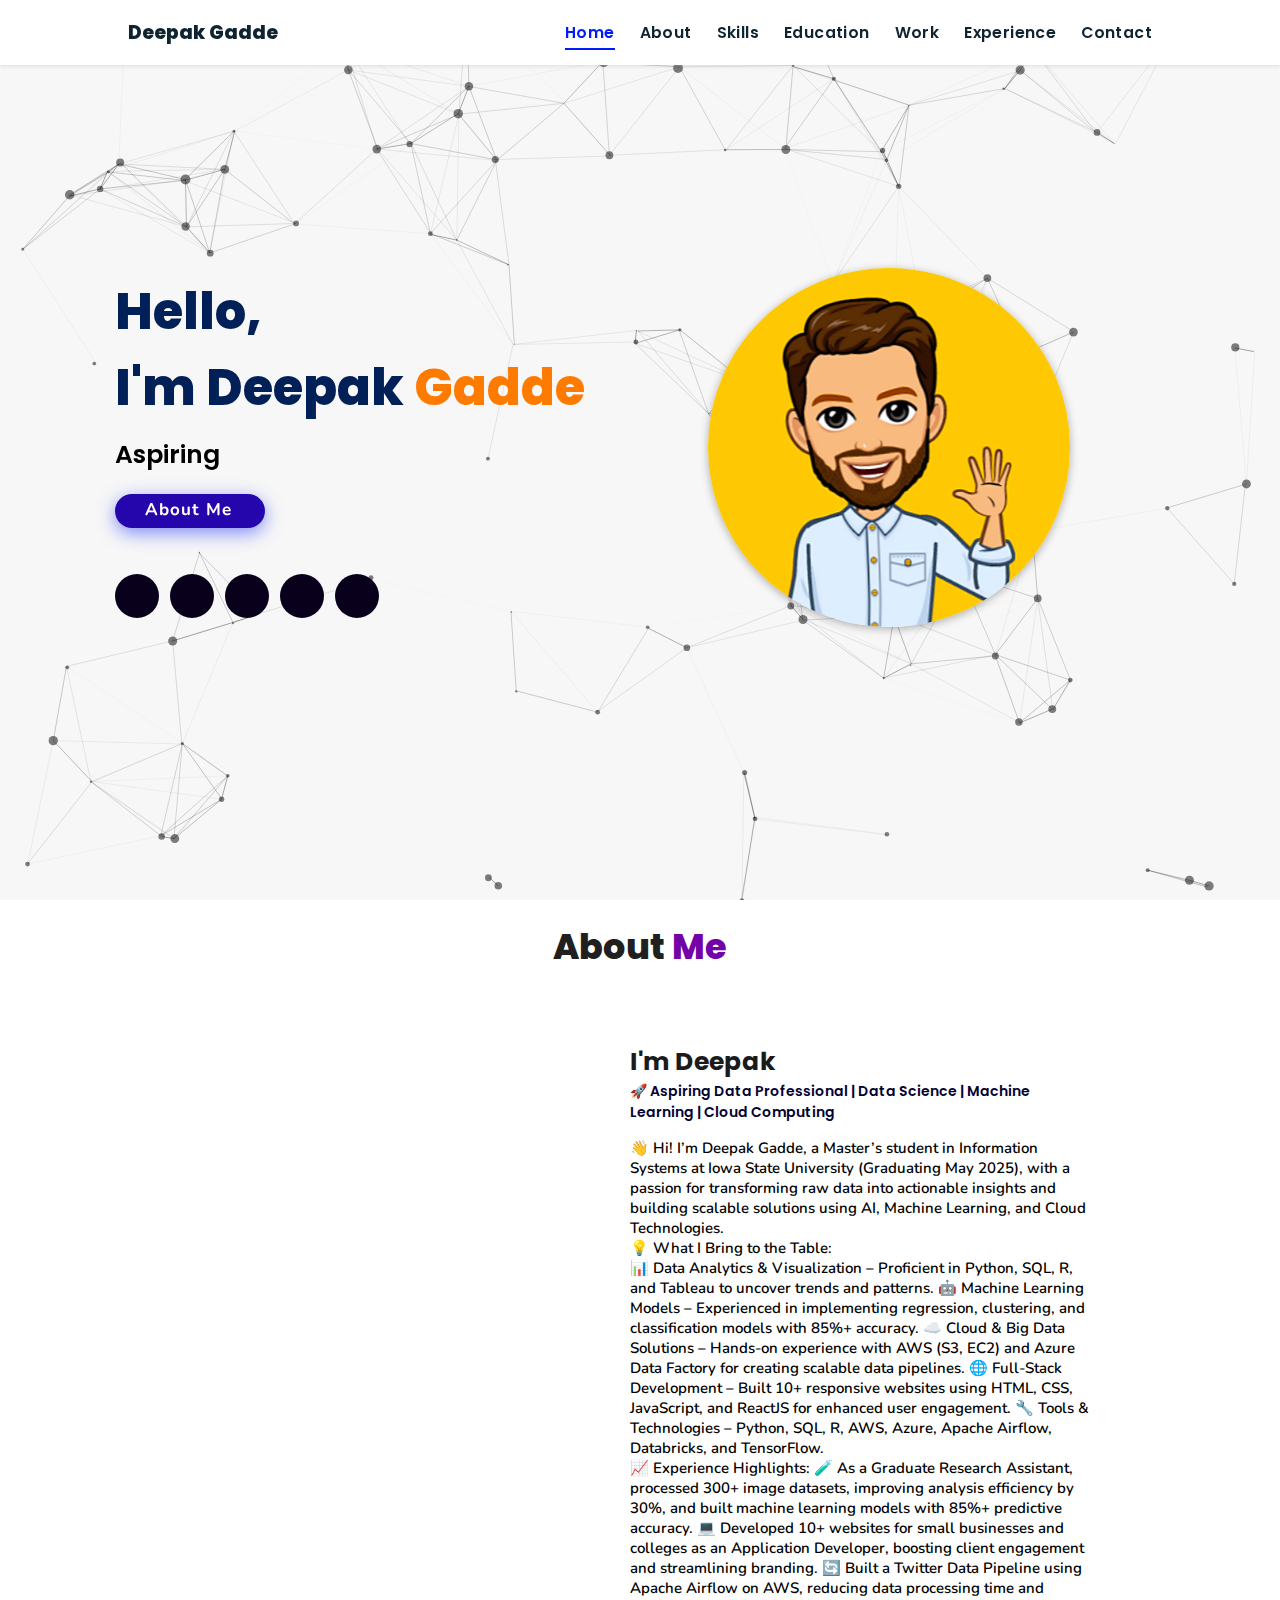
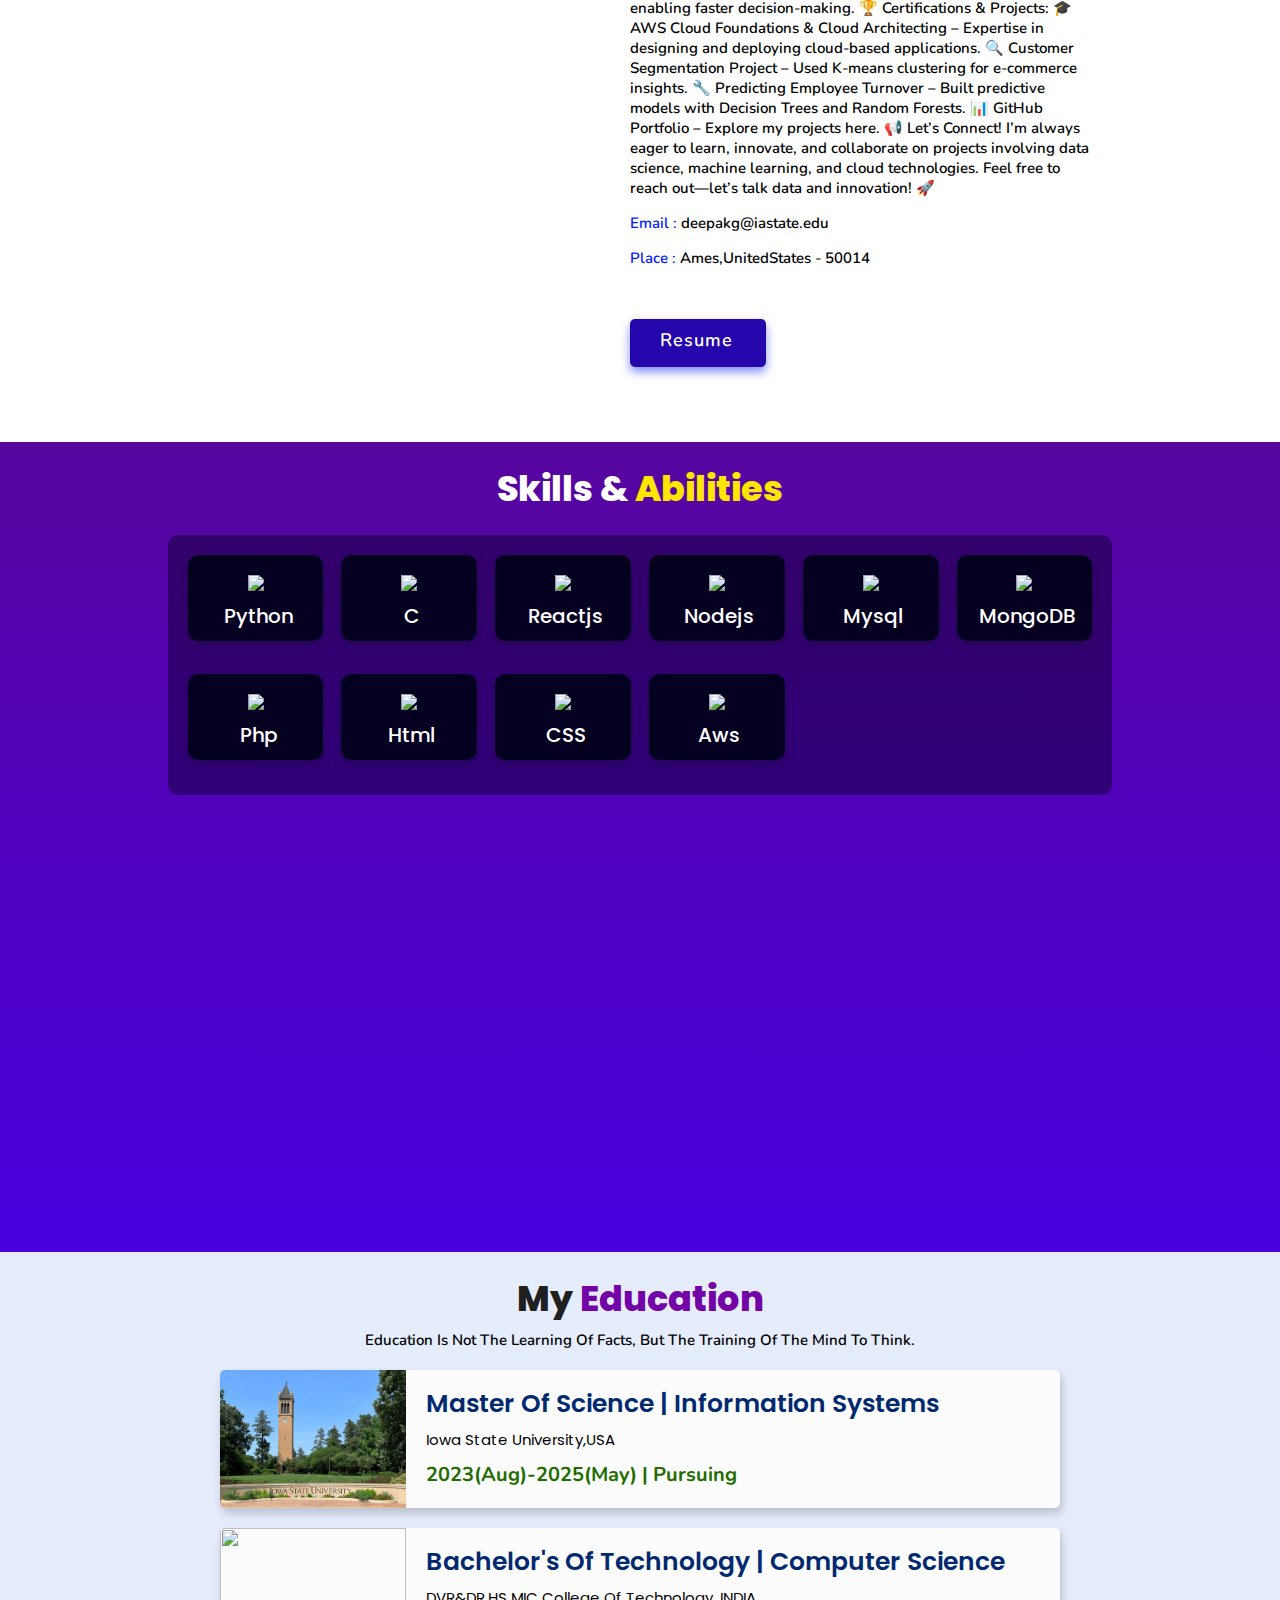
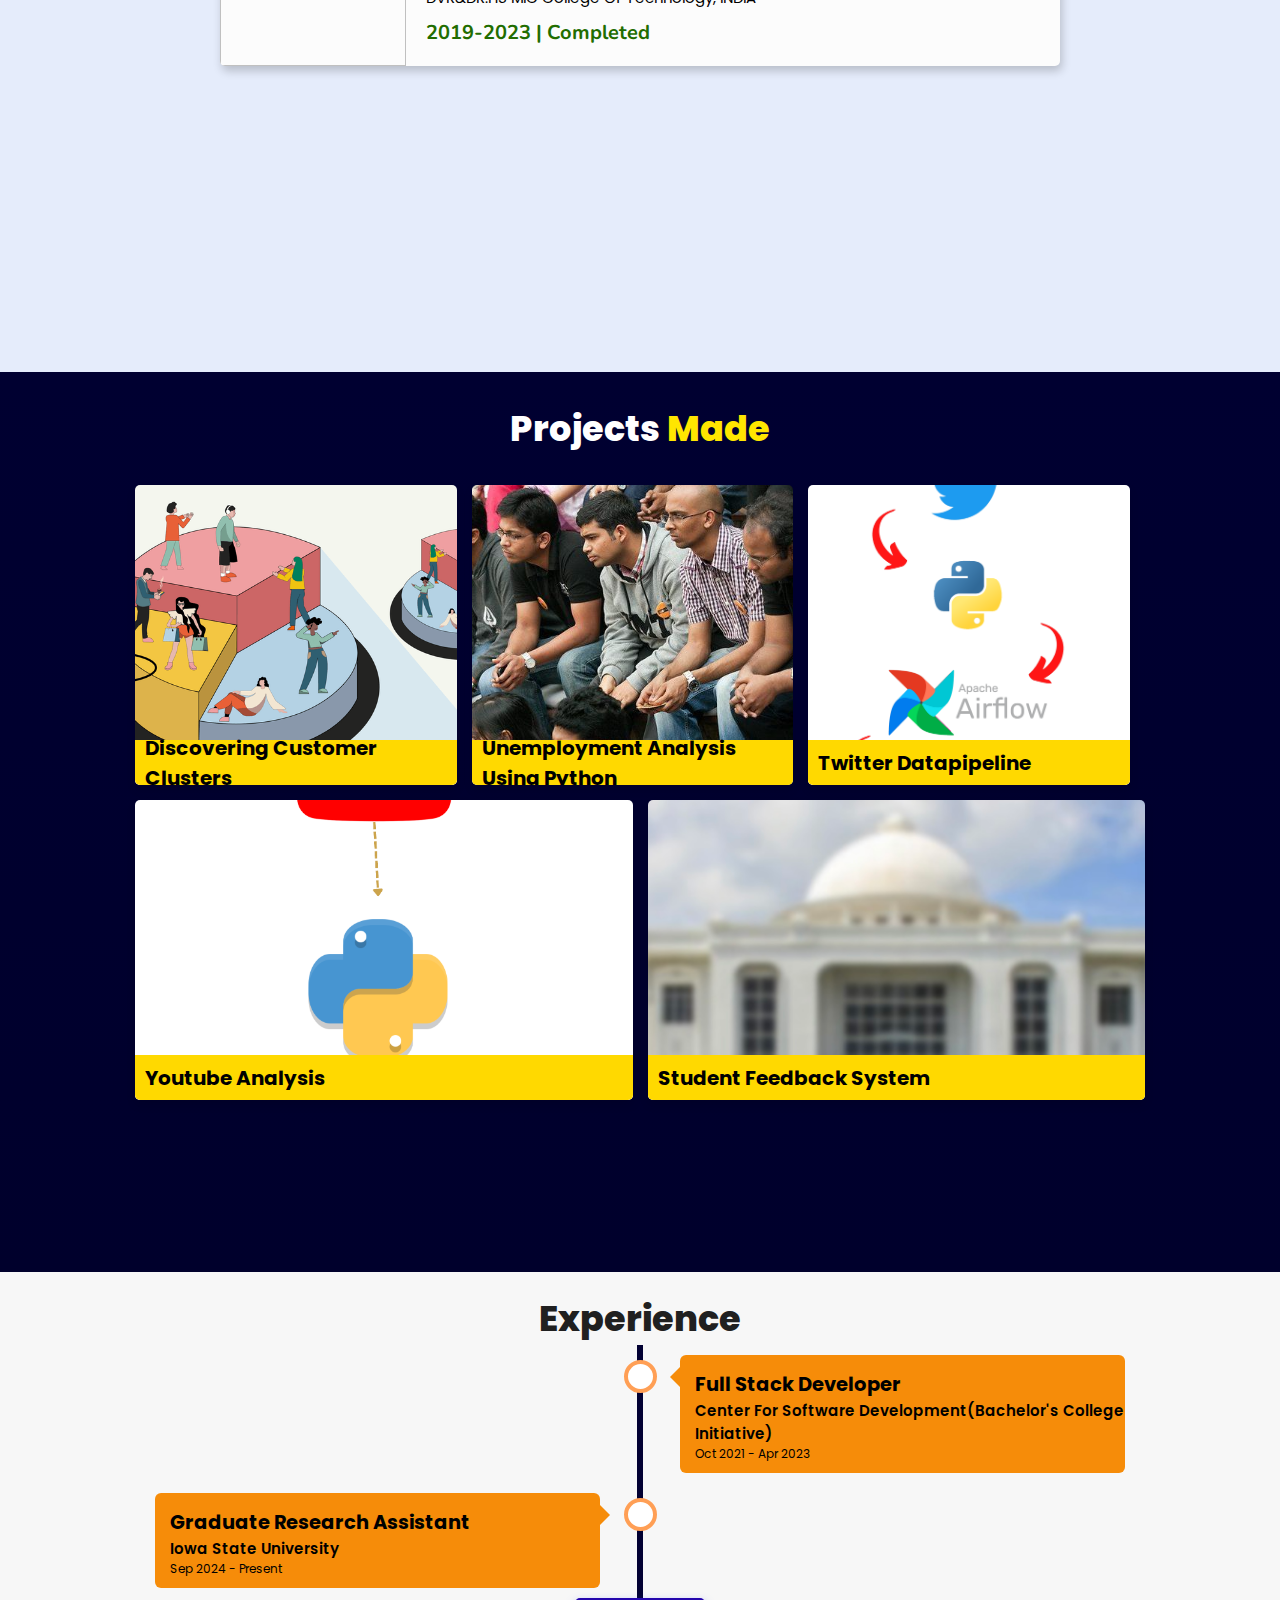
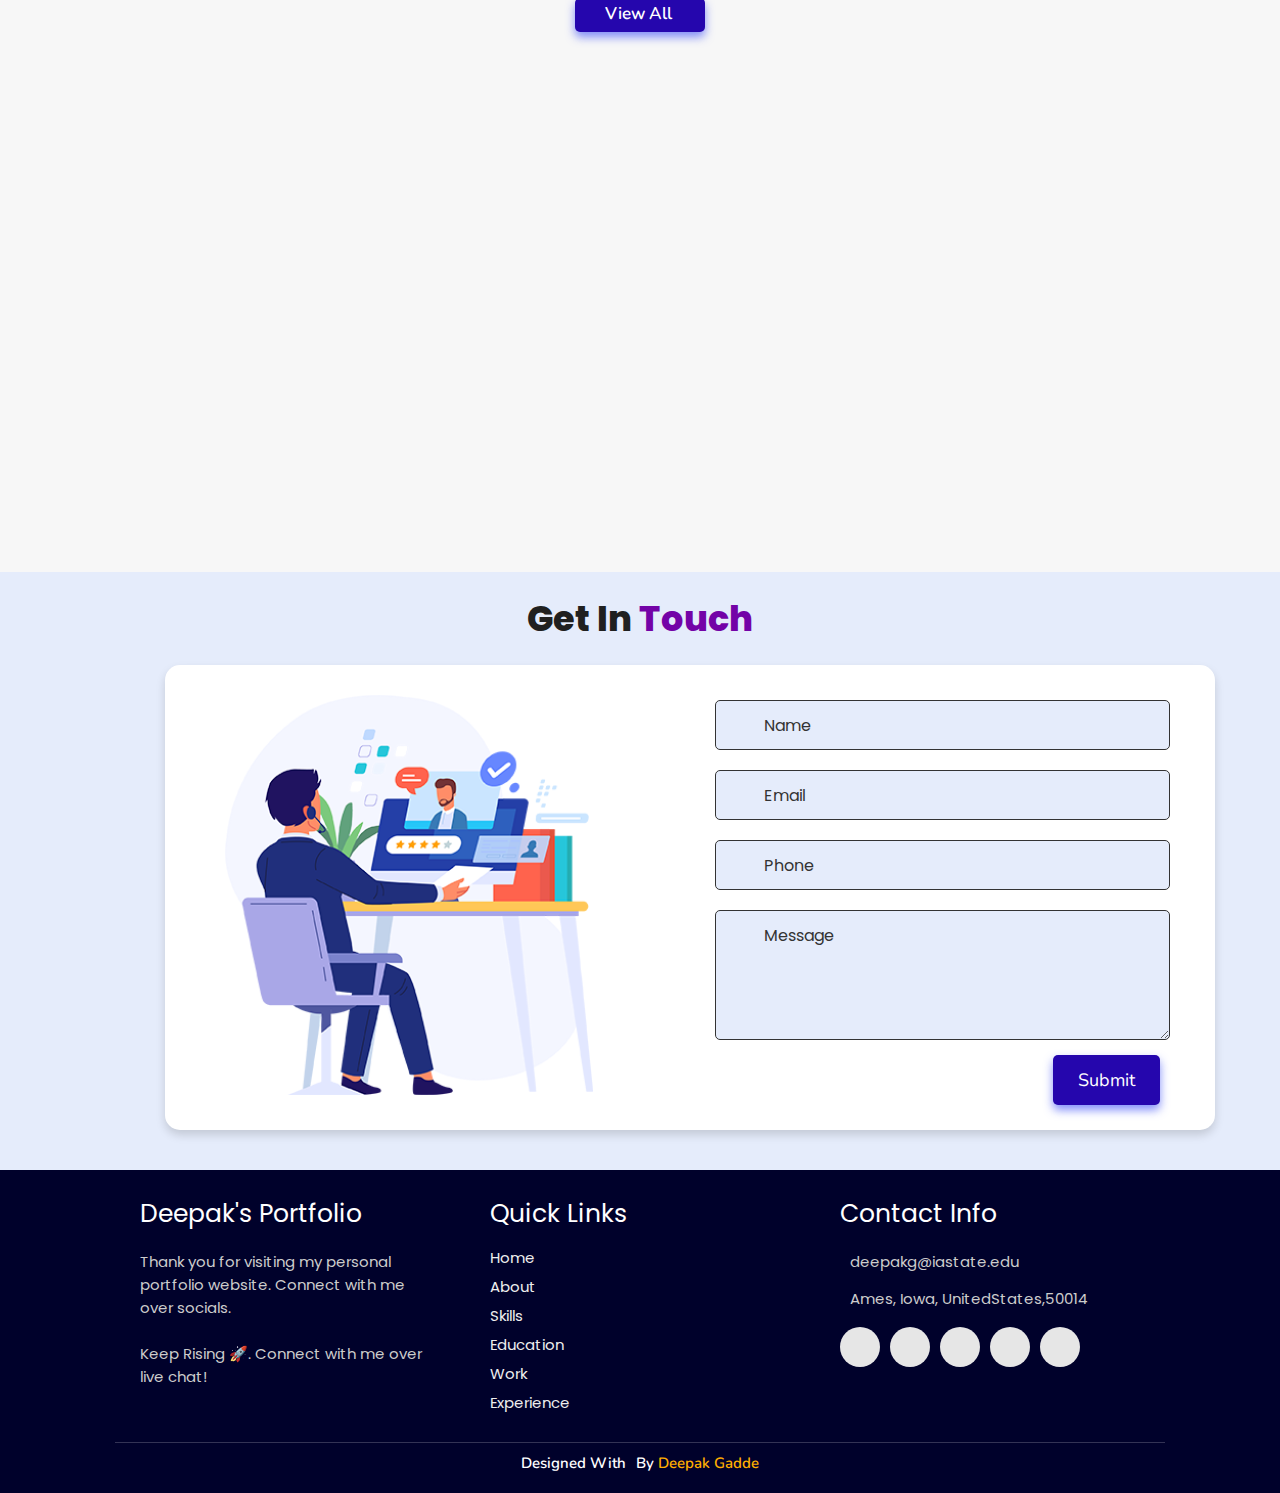
==== index.html @ ec5dc2f4 "Update index.html" ====
<!DOCTYPE html>
<html lang="en">
<head>
    <meta charset="UTF-8">
    <meta http-equiv="X-UA-Compatible" content="IE=edge">
    <meta name="viewport" content="width=device-width, initial-scale=1.0">
    <meta name="keywords" content=" portfolio, full stack dev, personal portfolio lifecodes, portfolio design, portfolio website, personal portfolio" />
    <meta name="description" content="Welcome to Deepak's Portfolio.  Machine learning and  Data Science Aspirant" />
    <!-- Custom CSS -->
    <link rel="stylesheet" href="./assets/css/style.css">
    <!-- Font Awesome -->
    <link rel="stylesheet" href="https://cdnjs.cloudflare.com/ajax/libs/font-awesome/5.15.3/css/all.min.css" integrity="sha512-iBBXm8fW90+nuLcSKlbmrPcLa0OT92xO1BIsZ+ywDWZCvqsWgccV3gFoRBv0z+8dLJgyAHIhR35VZc2oM/gI1w==" crossorigin="anonymous" referrerpolicy="no-referrer" />
    <!-- Favicon -->
    <link id='favicon' rel="shortcut icon" href="./assets/images/favicon.png" type="image/x-png">
    <title>Portfolio | Deepak Gadde</title>
</head>
<body oncontextmenu="return false">

<!-- pre loader -->
<!-- <div class="loader-container">
  <img draggable="false" src="./assets/images/preloader.gif" alt="">
</div> -->

<!-- navbar starts -->
<header>
        <a href="/" class="logo">Deepak Gadde</a>

        <div id="menu" class="fas fa-bars"></div>
        <nav class="navbar">
            <ul>
            <li><a class="active" href="#home">Home</a></li>
            <li><a href="#about">About</a></li>
            <li><a href="#skills">Skills</a></li>
            <li><a href="#education">Education</a></li>
            <li><a href="#work">Work</a></li>
            <li><a href="#experience">Experience</a></li>
            <li><a href="#contact">Contact</a></li>
            </ul>
        </nav>
</header>
<!-- navbar ends -->


<!-- hero section starts -->
<section class="home" id="home">
    <div id="particles-js"></div>

    <div class="content">
    <h2>Hello,<br/> I'm Deepak <span>Gadde</span></h2>
    <p>Aspiring <span class="typing-text"></span></p>
    <a href="#about" class="btn"><span>About Me</span>
      <i class="fas fa-arrow-circle-down"></i>
    </a>
    <div class="socials">
        <ul class="social-icons">
          <li><a class="linkedin" aria-label="LinkedIn" href="https://www.linkedin.com/in/deepak-gadde/" target="_blank"><i class="fab fa-linkedin"></i></a></li> 
          <li><a class="github" aria-label="GitHub" href="https://github.com/deepak2509" target="_blank"><i class="fab fa-github"></i></a></li>
          <li><a class="twitter" aria-label="Twitter" href="https://x.com/deepakgadde" target="_blank"><i class="fab fa-twitter"></i></a></li>
          <li><a class="instagram" aria-label="Instagram" href="https://www.instagram.com/deepakgadde25/?hl=en"><i class="fab fa-instagram" target="_blank"></i></a></li>
          <li><a class="dev" aria-label="Dev" href="#" target="_blank"><i class="fab fa-dev"></i></a></li>
        </ul>
      </div>
    </div>
<div class="image">
    <img draggable="false" class="tilt" src="./assets/images/hero.png" alt="">
</div>
</section>
<!-- hero section ends -->


<!-- about section starts -->
<section class="about" id="about">
    <h2 class="heading"><i class="fas fa-user-alt"></i> About <span>Me</span></h2>
    
    <div class="row">

    <div class="image">
        <img draggable="false" class="tilt" src="./assets/images/photo-output.HEIC" alt="">
    </div>
    <div class="content">
        <h3>I'm Deepak </h3>
        <span class="tag">🚀 Aspiring Data Professional | Data Science | Machine Learning | Cloud Computing</span>
        
        <p>👋 Hi! I’m Deepak Gadde, a Master’s student in Information Systems at Iowa State University (Graduating May 2025), with a passion for transforming raw data into actionable insights and building scalable solutions using AI, Machine Learning, and Cloud Technologies.
<br>
💡 What I Bring to the Table:
<br>
📊 Data Analytics & Visualization – Proficient in Python, SQL, R, and Tableau to uncover trends and patterns.
🤖 Machine Learning Models – Experienced in implementing regression, clustering, and classification models with 85%+ accuracy.
☁️ Cloud & Big Data Solutions – Hands-on experience with AWS (S3, EC2) and Azure Data Factory for creating scalable data pipelines.
🌐 Full-Stack Development – Built 10+ responsive websites using HTML, CSS, JavaScript, and ReactJS for enhanced user engagement.
🔧 Tools & Technologies – Python, SQL, R, AWS, Azure, Apache Airflow, Databricks, and TensorFlow.
<br>
📈 Experience Highlights:

🧪 As a Graduate Research Assistant, processed 300+ image datasets, improving analysis efficiency by 30%, and built machine learning models with 85%+ predictive accuracy.
💻 Developed 10+ websites for small businesses and colleges as an Application Developer, boosting client engagement and streamlining branding.
🔄 Built a Twitter Data Pipeline using Apache Airflow on AWS, reducing data processing time and enabling faster decision-making.

🏆 Certifications & Projects:

🎓 AWS Cloud Foundations & Cloud Architecting – Expertise in designing and deploying cloud-based applications.
🔍 Customer Segmentation Project – Used K-means clustering for e-commerce insights.
🔧 Predicting Employee Turnover – Built predictive models with Decision Trees and Random Forests.
📊 GitHub Portfolio – Explore my projects here.
📢 Let’s Connect!
I’m always eager to learn, innovate, and collaborate on projects involving data science, machine learning, and cloud technologies. Feel free to reach out—let’s talk data and innovation! 🚀</p>
        
        <div class="box-container">
            <!-- <div class="box">
              <p><span> age: </span> 20</p>
              <p><span> phone : </span> +91 XXX-XXX-XXXX</p>
            </div> -->
            <div class="box">
              <p><span> email : </span>deepakg@iastate.edu</p>
              <p><span> place : </span> Ames,UnitedStates - 50014</p>
            </div>
        </div>
        
        <div class="resumebtn">
            <a href="https://drive.google.com/file/d/1uhk9C5ehlZlVR6Irl1rBupCfFhFD1ezU/view?usp=share_link" target="_blank" class="btn"><span>Resume</span>
                <i class="fas fa-chevron-right"></i>
            </a>
        </div>

    </div>
    </div>
</section>
<!-- about section ends -->

<!-- skills section starts -->
<section class="skills" id="skills">

    <h2 class="heading"><i class="fas fa-laptop-code"></i> Skills & <span>Abilities</span></h2>

    <div class="container">
          <div class="row" id="skillsContainer">

            <div class="bar">
              <div class="info">
                <img src="https://img.icons8.com/color/60/python--v1.png"/>
                <span>Python</span>
              </div>
            </div> 
            <div class="bar">
              <div class="info">
                <img src="https://img.icons8.com/badges/60/circled-c.png"/>
                <span>c</span>
              </div>
            </div> 
            <div class="bar">
              <div class="info">
                <img src="https://img.icons8.com/color/60/react-native.png"/>
                <span>Reactjs</span>
              </div>
            </div> 
           
            <div class="bar">
              <div class="info">
                <img src="https://img.icons8.com/fluency/60/node-js.png"/>
                <span>Nodejs</span>
              </div>
            </div> 
            <div class="bar">
              <div class="info">
                <img src="https://img.icons8.com/color/60/mysql-logo.png"/>
                <span>Mysql</span>
              </div>
            </div> 
            <div class="bar">
              <div class="info">
                <img src="https://img.icons8.com/color/60/mongodb.png"/>
                <span>MongoDB</span>
              </div>
            </div> 
            <div class="bar">
              <div class="info">
                <img src="https://img.icons8.com/officel/60/php-logo.png"/>
                <span>Php</span>
              </div>
            </div> 
            <div class="bar">
              <div class="info">
                <img src="https://img.icons8.com/color/60/html-5--v1.png"/>
                <span>Html</span>
              </div>
            </div> 
            <div class="bar">
              <div class="info">
                <img src="https://img.icons8.com/fluency/60/css3.png"/>
                <span>CSS</span>
              </div>
            </div> 
            <div class="bar">
              <div class="info">
                <img src="https://img.icons8.com/color/60/amazon-web-services.png"/>
                <span>Aws</span>
              </div>
            </div> 
            
           

      </div>
</div>
</section>
<!-- skills section ends -->


<!-- education section starts -->
<section class="education" id="education">

  <h1 class="heading"><i class="fas fa-graduation-cap"></i> My <span>Education</span></h1>

    <p class="qoute">Education is not the learning of facts, but the training of the mind to think.</p>

    <div class="box-container">

    <div class="box">
        <div class="image">
        <img draggable="false" src="./assets/images/education/college.jpg" alt="">
        </div>
        <div class="content">
        <h3>Master of Science | Information Systems</h3>
        <p>Iowa state University,USA</p>
        <h4>2023(Aug)-2025(May) | Pursuing</h4>
        </div>
    </div>

    <div class="box">
      <div class="image">
      <img draggable="false" src="./assets/images/education/school.png.jxl" alt="">
      </div>
      <div class="content">
      <h3>Bachelor's of Technology | Computer Science</h3>
      <p>DVR&DR.HS MIC College Of Technology, INDIA</p>
      <h4>2019-2023 | Completed</h4>
      </div>
    </div>

</div>
</section>
<!-- education section ends -->


<!-- work project section starts -->
<section class="work" id="work">

  <h2 class="heading"><i class="fas fa-laptop-code"></i> Projects <span>Made</span></h2>

  <div class="box-container">
         <div class="box tilt">
      <img draggable="false" src="./assets/images/projects/segmentation.png" alt="" />
      <div class="content">
        <div class="tag">
        <h3>Discovering Customer Clusters</h3>
        </div>
        <div class="desc">
          <p>In this project, I analyzed and segmented a real-world e-commerce customer base using Python, the scikit-learn library, and Plotly.</p>
          <div class="btns">
            <a href="#" class="btn" target="_blank"><i class="fas fa-eye"></i> View</a>
            <a href="https://github.com/deepak2509/CustomerSegmentation-Unsupervised-ML-Model" class="btn" target="_blank">Code <i class="fas fa-code"></i></a>
          </div>
        </div>
      </div>
    </div> 
    <div class="box tilt">
      <img draggable="false" src="./assets/images/projects/mcms.php.jpeg" alt="" />
      <div class="content">
        <div class="tag">
        <h3>Unemployment Analysis using Python</h3>
        </div>
        <div class="desc">
          <p>Utilized Python to analyze India's unemployment rate during the Covid-19 pandemic.</p>
          <div class="btns">
            <a href="#" class="btn" target="_blank"><i class="fas fa-eye"></i> View</a>
            <a href="https://github.com/deepak2509/DataEngineering-project2-YouTube-analysis" class="btn" target="_blank">Code <i class="fas fa-code"></i></a>
          </div>
        </div>
      </div>
    </div> 
    <div class="box tilt">
      <img draggable="false" src="./assets/images/projects/twitter.PNG" alt="" />
      <div class="content">
        <div class="tag">
        <h3>Twitter Datapipeline</h3>
        </div>
        <div class="desc">
          <p>Orchestrated the design and development of a cutting-edge data pipeline using Apache Airflow on Amazon EC2 to extract user data from the Twitter API.</p>
          <div class="btns">
            <a href="#" class="btn" target="_blank"><i class="fas fa-eye"></i> View</a>
            <a href="https://github.com/deepak2509/DataEngineering-project-with-twitter-data" class="btn" target="_blank">Code <i class="fas fa-code"></i></a>
          </div>
        </div>
      </div>
    </div> 
    <br><br>
    <div class="box tilt">
      <img draggable="false" src="./assets/images/projects/youtube.png" alt="" />
      <div class="content">
        <div class="tag">
        <h3>Youtube Analysis</h3>
        </div>
        <div class="desc">
          <p>Modernized the development and deployment of a scalable infrastructure using AWS Glue, Spark, and Data Lake.</p>
          <div class="btns">
            <a href="#" class="btn" target="_blank"><i class="fas fa-eye"></i> View</a>
            <a href="https://github.com/deepak2509/DataEngineering-project2-YouTube-analysis" class="btn" target="_blank">Code <i class="fas fa-code"></i></a>
          </div>
        </div>
      </div>
    </div> 
    <div class="box tilt">
      <img draggable="false" src="./assets/images/projects/feedback.jpg" alt="" />
      <div class="content">
        <div class="tag">
        <h3>Student Feedback System</h3>
        </div>
        <div class="desc">
          <p>Developed a web application that improved faculty-student communication by 35% and increased feedback submissions by 40%, fostering a collaborative learning environment. .</p>
          <div class="btns">
            <a href="#" class="btn" target="_blank"><i class="fas fa-eye"></i> View</a>
            <a href="https://feedback.mictech.edu.in" class="btn" target="_blank">Code <i class="fas fa-code"></i></a>
          </div>
        </div>
      </div>
    </div> 
 

</div>

<!--<div class="viewall">
  <a href="/projects" class="btn"><span>View All</span>
    <i class="fas fa-arrow-right"></i>
</a>
</div>-->

</section>
<!-- work project section ends -->

<!-- experience section starts -->
<section class="experience" id="experience">

  <h2 class="heading"><i class="fas fa-briefcase"></i> Experience </h2>

  <div class="timeline">

    <div class="container right">
      <div class="content">
        <div class="tag">
          <h2>Full Stack Developer</h2>
        </div>
        <div class="desc">
            <h3>Center for Software Development(Bachelor's college Initiative)</h3>
            <p>Oct 2021 - Apr 2023</p>
        </div>
      </div>
    </div>

   <div class="container left">
      <div class="content">
        <div class="tag">
          <h2> Graduate Research Assistant</h2>
        </div>
        <div class="desc">
            <h3>Iowa State University</h3>
            <p>Sep 2024 - Present</p>
        </div>
      </div>
    </div>

   <!--  <div class="container right">
      <div class="content">
        <div class="tag">
          <h2>The Spark Foundation</h2>
        </div>
        <div class="desc">
            <h3>Website Developer | Internship</h3>
            <p>May 2021 - June 2021</p>
        </div>
      </div>
    </div>

    <div class="container left">
      <div class="content">
        <div class="tag">
          <h2>The Spark Foundation</h2>
        </div>
        <div class="desc">
            <h3>Mobile Application Developer | Internship</h3>
            <p>April 2021 - May 2021</p>
        </div>
      </div>
    </div>

    <div class="container right">
      <div class="content">
        <div class="tag">
          <h2>Frshr Technologies</h2>
        </div>
        <div class="desc">
            <h3>Wordpress Developer | Internship</h3>
            <p>April 2021 - April 2021</p>
        </div>
      </div>
    </div>

    <div class="container left">
      <div class="content">
        <div class="tag">
          <h2>WonderingBlog</h2>
        </div>
        <div class="desc">
            <h3>Web Development & SEO | Internship</h3>
            <p>March 2021 - April 2021</p>
        </div>
      </div>
    </div>
  </div>-->

  <div class="morebtn">
    <a href="/experience" class="btn"><span>View All</span>
      <i class="fas fa-arrow-right"></i>
  </a>
  </div>

</div>

</section>
<!-- experience section ends -->

<!-- contact section starts -->
<section class="contact" id="contact">
  
  <h2 class="heading"><i class="fas fa-headset"></i> Get in <span>Touch</span></h2>

  <div class="container">
    <div class="content">
      <div class="image-box">
        <img draggable="false" src="./assets/images/contact1.png" alt="">
      </div>
    <form id="contact-form">
      <script type="text/javascript" src="https://cdn.emailjs.com/dist/email.min.js"></script>
      <div class="form-group">
        <div class="field">
          <input type="text" name="name" placeholder="Name" required>
          <i class='fas fa-user'></i>
        </div>
        <div class="field">
          <input type="text" name="email" placeholder="Email" required>
          <i class='fas fa-envelope'></i>
        </div>
        <div class="field">
          <input type="text" name="phone" placeholder="Phone">
          <i class='fas fa-phone-alt'></i>
        </div>
        <div class="message">
        <textarea placeholder="Message" name="message" required></textarea>
        <i class="fas fa-comment-dots"></i>
        </div>
        </div>
      <div class="button-area">
        <button type="submit">
          Submit <i class="fa fa-paper-plane"></i></button>
      </div>
    </form>
  </div>
  </div>
</section>
<!-- contact section ends -->


<!-- footer section starts -->
<section class="footer">

  <div class="box-container">

      <div class="box">
          <h3>Deepak's Portfolio</h3>
          <p>Thank you for visiting my personal portfolio website. Connect with me over socials. <br/> <br/> Keep Rising 🚀. Connect with me over live chat!</p>
      </div>

      <div class="box">
          <h3>quick links</h3>
          <a href="#home"><i class="fas fa-chevron-circle-right"></i> home</a>
          <a href="#about"><i class="fas fa-chevron-circle-right"></i> about</a>
          <a href="#skills"><i class="fas fa-chevron-circle-right"></i> skills</a>
          <a href="#education"><i class="fas fa-chevron-circle-right"></i> education</a>
          <a href="#work"><i class="fas fa-chevron-circle-right"></i> work</a>
          <a href="#experience"><i class="fas fa-chevron-circle-right"></i> experience</a>
      </div>

      <div class="box">
          <h3>contact info</h3>
          <p> <i class="fas fa-envelope"></i>deepakg@iastate.edu</p>
          <p> <i class="fas fa-map-marked-alt"></i>Ames, Iowa, UnitedStates,50014</p>
          <div class="share">

              <a href="https://www.linkedin.com/in/deepak-gadde" class="fab fa-linkedin" aria-label="LinkedIn" target="_blank"></a>
              <a href="https://github.com/deepak2509 "class="fab fa-github" aria-label="GitHub" target="_blank"></a>
              <a href="mailto:deepakg@iastate.edu" class="fas fa-envelope" aria-label="Mail" target="_blank"></a>
              <a href="https://x.com/deepakgadde" class="fab fa-twitter" aria-label="Twitter" target="_blank"></a>
              <a href="#" class="fab fa-telegram-plane" aria-label="Telegram" target="_blank"></a>
          </div>
      </div>
  </div>

  <h1 class="credit">Designed with <i class="fa fa-heart pulse"></i> by <a href="https://www.linkedin.com/in/deepak-gadde">Deepak Gadde</a></h1>

</section>
<!-- footer section ends -->


<!-- scroll top btn -->
<a href="#home" aria-label="ScrollTop" class="fas fa-angle-up" id="scroll-top"></a>
<!-- scroll back to top -->


<!-- ==== ALL MAJOR JAVASCRIPT CDNS STARTS ==== -->
<!-- jquery cdn -->
<script src="https://cdnjs.cloudflare.com/ajax/libs/jquery/3.6.0/jquery.min.js" integrity="sha512-894YE6QWD5I59HgZOGReFYm4dnWc1Qt5NtvYSaNcOP+u1T9qYdvdihz0PPSiiqn/+/3e7Jo4EaG7TubfWGUrMQ==" crossorigin="anonymous" referrerpolicy="no-referrer"></script>

<!-- typed.js cdn -->
<script src="https://cdnjs.cloudflare.com/ajax/libs/typed.js/2.0.5/typed.min.js" integrity="sha512-1KbKusm/hAtkX5FScVR5G36wodIMnVd/aP04af06iyQTkD17szAMGNmxfNH+tEuFp3Og/P5G32L1qEC47CZbUQ==" crossorigin="anonymous" referrerpolicy="no-referrer"></script>

<!-- particle.js links -->
<script src="./assets/js/particles.min.js"></script>
<script src="./assets/js/app.js"></script>

<!-- vanilla tilt.js links -->
<script src="https://cdnjs.cloudflare.com/ajax/libs/vanilla-tilt/1.7.0/vanilla-tilt.min.js" integrity="sha512-SttpKhJqONuBVxbRcuH0wezjuX+BoFoli0yPsnrAADcHsQMW8rkR84ItFHGIkPvhnlRnE2FaifDOUw+EltbuHg==" crossorigin="anonymous" referrerpolicy="no-referrer"></script>

<!-- scroll reveal anim -->
<script src="https://unpkg.com/scrollreveal"></script>

<script
      type="text/javascript"
      src="https://cdn.jsdelivr.net/npm/emailjs-com@3/dist/email.min.js"
    ></script>

<!-- ==== ALL MAJOR JAVASCRIPT CDNS ENDS ==== -->

<script src="./assets/js/script.js"></script>

</body>
</html>
---- assets/css/style.css ----
@import url("https://fonts.googleapis.com/css2?family=Poppins:wght@400;600;700&display=swap");
@import url("https://fonts.googleapis.com/css2?family=Nunito:ital,wght@0,300;0,400;0,600;0,700;1,300;1,400&display=swap");

* {
  margin: 0;
  padding: 0;
  box-sizing: border-box;
  text-decoration: none;
  outline: none;
  border: none;
  text-transform: capitalize;
  transition: all 0.2s linear;
}
html {
  font-size: 62.5%;
  overflow-x: hidden;
  scroll-behavior: smooth;
}
body {
  background: #f7f7f7;
  font-family: "Poppins", sans-serif;
}

*::selection {
  background: #2b3dda;
  color: #fff;
}

html {
  font-size: 62.5%;
  overflow-x: hidden;
}
html::-webkit-scrollbar {
  width: 0.8rem;
}
html::-webkit-scrollbar-track {
  background: rgb(235, 202, 245);
}
html::-webkit-scrollbar-thumb {
  background: #420177;
}

/* pre loader start */
.loader-container {
  position: fixed;
  top: 0;
  left: 0;
  z-index: 10000;
  background: #e6eff1;
  display: flex;
  align-items: center;
  justify-content: center;
  height: 100%;
  width: 100%;
}
.loader-container.fade-out {
  top: -120%;
}
/* pre loader end */

/* navbar starts */
header {
  position: fixed;
  top: 0;
  left: 0;
  right: 0;
  z-index: 1000;
  display: flex;
  align-items: center;
  justify-content: space-between;
  padding: 1.7rem 10%;
  height: 6.5rem;
  background-color: #fff;
  box-shadow: 0 1px 4px rgba(146, 161, 176, 0.3);
}
section {
  min-height: 100vh;
  padding: 2rem 9%;
}
.heading {
  font-size: 3.5rem;
  color: rgb(32, 32, 32);
  font-weight: 800;
  text-align: center;
}
.heading span {
  color: rgb(115, 3, 167);
}
header .logo {
  font-size: 1.9rem;
  font-weight: 800;
  text-decoration: none;
  color: #0e2431;
}
header .logo i {
  font-size: 2.2rem;
}
header .logo:hover {
  color: #fc8c05;
}
header .navbar ul {
  list-style: none;
  display: flex;
  justify-content: center;
  align-items: center;
}
header .navbar li {
  margin-left: 2.5rem;
}
header .navbar ul li a {
  font-size: 1.57rem;
  color: #0e2431;
  font-weight: 600;
  text-decoration: none;
  letter-spacing: 0.04rem;
  transition: 0.2s;
}
header .navbar ul li a.active,
header .navbar ul li a:hover {
  color: #011aff;
  border-bottom: 0.2rem solid #011aff;
  padding: 0.5rem 0;
}
/* navbar ends */

/* hamburger icon starts*/
#menu {
  font-size: 3rem;
  cursor: pointer;
  color: rgb(24, 2, 63);
  display: none;
}
@media (max-width: 768px) {
  #menu {
    display: block;
  }
  header .navbar {
    position: fixed;
    top: 6.5rem;
    right: -120%;
    width: 75%;
    height: 100%;
    text-align: left;
    align-items: flex-start;
    background-color: #0e0f31;
  }
  header .navbar ul {
    flex-flow: column;
    padding: 1rem;
  }
  header .navbar ul li {
    text-align: center;
    width: 100%;
    margin: 1rem 0;
    border-radius: 0.5rem;
    width: 26rem;
  }
  header .navbar ul li a {
    display: block;
    padding: 1rem;
    text-align: left;
    color: #fff;
    font-size: 2rem;
  }
  header .navbar ul li a.active,
  header .navbar ul li a:hover {
    padding: 1rem;
    color: #fff;
    border-radius: 0.5rem;
    border-bottom: 0.5rem solid #011aff;
  }
  .fa-times {
    transform: rotate(180deg);
  }
  header .navbar.nav-toggle {
    right: 0;
  }
}
/* hamburger icon ends */

/* hero section starts*/
.home {
  position: relative;
  display: flex;
  flex-wrap: wrap;
  gap: 1.5rem;
  min-height: 100vh;
  align-items: center;
}
.home #particles-js {
  position: absolute;
  top: 0;
  left: 0;
  height: 100%;
  width: 100%;
}
.home::before {
  content: "";
  position: absolute;
  top: 0;
  left: 0;
  height: 100%;
  width: 100%;
}
.home .content {
  flex: 1 1 40rem;
  padding-top: 1rem;
  z-index: 1;
}
.home .image {
  flex: 1 1 40rem;
  z-index: 1;
}
.home .image img {
  width: 70%;
  margin-left: 6rem;
  border-radius: 50%;
  box-shadow: 0 2px 8px rgba(0, 0, 0, 0.3);
  cursor: pointer;
}
.home .image img:hover {
  box-shadow: 0 5px 15px rgba(0, 0, 0, 0.5);
}
.home .content h2 {
  font-size: 5rem;
  font-weight: 800;
  color: #002057;
}
.home .content h2 span {
  font-size: 5rem;
  font-weight: 800;
  color: #ff7b00;
}
.home .content p {
  font-size: 2.5rem;
  color: #000;
  font-weight: 600;
  padding: 1rem 0;
}
.home .content p span {
  font-size: 2.5rem;
  color: rgb(148, 8, 8);
  font-weight: 600;
  padding: 1rem 0;
}
.home .btn {
  margin-top: 1rem;
  position: absolute;
  line-height: 0;
  padding: 1.6rem 3rem;
  border-radius: 4em;
  transition: 0.5s;
  color: #fff;
  background: #2506ad;
  box-shadow: 0px 5px 18px rgba(48, 68, 247, 0.6);
  font-family: "Nunito", sans-serif;
}
.home .btn span {
  font-weight: 700;
  font-size: 1.7rem;
  letter-spacing: 0.1rem;
}
.home .btn i {
  margin-left: 0.3rem;
  font-size: 1.5rem;
  transition: 0.3s;
}
.home .btn:hover {
  background: #1a047e;
}
.home .btn:hover i {
  transform: translateX(5px);
}
/* social icons start */
.socials {
  position: relative;
  margin-top: 9rem;
}
.socials .social-icons {
  padding-left: 0;
  margin-bottom: 0;
  list-style: none;
}
.socials .social-icons li {
  display: inline-block;
  margin-bottom: 14px;
}
.social-icons a {
  font-size: 2rem;
  display: inline-block;
  line-height: 44px;
  color: #00d9ff;
  background-color: #09011b;
  width: 44px;
  height: 44px;
  text-align: center;
  margin-right: 8px;
  border-radius: 100%;
  -webkit-transition: all 0.2s linear;
  -o-transition: all 0.2s linear;
  transition: all 0.2s linear;
}
.social-icons a:active,
.social-icons a:focus,
.social-icons a:hover {
  color: #fff;
  background-color: #0685da;
}
.social-icons a.github:hover {
  background-color: #0e0e0e;
}
.social-icons a.twitter:hover {
  background-color: #00aced;
}
.social-icons a.linkedin:hover {
  background-color: #007bb6;
}
.social-icons a.dev:hover {
  background-color: #070707;
}
.social-icons a.instagram:hover {
  background-color: #ee00da;
}
/* social icons end */

/* hero media queries starts*/
@media (max-width: 450px) {
  .home .btn {
    margin: 4rem 0;
  }
  .socials {
    margin-top: 12rem;
  }
  .home .image img {
    margin-top: -12rem;
  }
  .home .content p {
    font-size: 2.2rem;
  }
  .home .content p span {
    font-size: 2.2rem;
  }
}
/* hero media queries ends*/
/* hero section end */

/* about section starts */
.about {
  background: rgb(255, 255, 255);
}
.about .row {
  display: flex;
  flex-direction: row;
  gap: 2rem;
  flex-wrap: wrap;
  padding: 4rem;
}
.about .row .image {
  text-align: center;
  flex: 1 1 35rem;
}
.about .row .image img {
  margin: 4rem;
  width: 30rem;
  height: auto;
  border-radius: 5%;
  box-shadow: 0 5px 10px rgba(0, 0, 0, 0.6);
  mix-blend-mode: luminosity;
  transition: 0.3s;
  cursor: pointer;
}
.about .row .image img:hover {
  mix-blend-mode: normal;
}
.about .row .content {
  flex: 1 1 45rem;
  padding: 3rem;
}
.about .row .content h3 {
  color: rgb(27, 27, 27);
  font-size: 2.5rem;
}
.about .row .content .tag {
  font-size: 1.4rem;
  color: #020133;
  font-weight: 600;
  margin-top: 1rem;
}
.about .row .content p {
  font-size: 1.5rem;
  margin-top: 1.5rem;
  font-family: "Nunito";
  font-weight: 600;
  text-transform: none;
}
.about .row .content .box-container {
  display: flex;
  flex-wrap: wrap;
  gap: 1.5rem;
  font-family: "Nunito";
  font-weight: 600;
}
.about .row .content .box-container .box p {
  text-transform: none;
}
.about .row .content .box-container .box p span {
  color: #011aff;
}
.resumebtn {
  margin-top: 6rem;
}
.resumebtn .btn {
  padding: 1.7rem 3rem;
  border-radius: 0.5em;
  transition: 0.3s;
  color: #fff;
  background: #2506ad;
  box-shadow: 0px 5px 10px rgba(48, 68, 247, 0.6);
  font-family: "Nunito", sans-serif;
}
.resumebtn .btn span {
  font-weight: 600;
  font-size: 1.8rem;
  letter-spacing: 0.1rem;
}
.resumebtn .btn i {
  margin-left: 0.3rem;
  font-size: 1.2rem;
  transition: 0.3s;
}
.resumebtn .btn:hover {
  background: #1a047e;
}
.resumebtn .btn:hover i {
  transform: translateX(5px);
}
/* about media queries starts*/
@media screen and (max-width: 600px) {
  .about .row .image {
    margin-top: 2rem;
  }
  .about .row .image img {
    margin: 0 auto;
    width: 80%;
    mix-blend-mode: normal;
  }
  .about .row {
    padding: 0.5rem;
    margin-bottom: 7rem;
  }
  .about .row .content {
    padding: 1rem;
  }
  .about .row .content .box-container {
    gap: 0;
  }
}
/* about media queries ends*/
/* about section ends */

/* skills section starts */
.skills {
  min-height: 90vh;
  background: linear-gradient(to bottom, #57059e, #4a00e0);
}
.skills h2 {
  color: #fff;
}
.skills .heading span {
  color: rgb(255, 230, 0);
}
.skills .container {
  background: rgba(0, 0, 22, 0.4);
  color: #fff;
  border-radius: 1rem;
  padding: 2rem;
  width: 90%;
  margin: auto;
  margin-top: 2rem;
}
.skills .container .row {
  display: grid;
  grid-template-columns: repeat(6, 1fr);
  flex-wrap: wrap;
  gap: 1.8rem;
}
.skills .container .bar {
  margin-bottom: 15px;
  padding: 10px;
  border-radius: 1rem;
  box-shadow: 0 4px 10px rgba(0, 0, 0, 0.2);
  background: rgba(0, 0, 22, 0.9);
  transition: 0.2s;
}
.skills .container .bar:hover {
  box-shadow: 0 8px 10px rgba(0, 2, 68, 0.8) !important;
  background-color: rgba(0, 0, 0, 0.9) !important;
}
.skills .container .bar .info {
  display: flex;
  flex-direction: column;
  align-items: center;
  gap: 1rem;
  margin-top: 1rem;
}
.skills .container .bar .info i {
  font-size: 4rem;
}
.skills .container .bar .info span {
  font-size: 2rem;
  font-weight: 500;
  font-family: "Poppins";
  margin-left: 0.5rem;
}
/* skills media queries starts*/
@media screen and (max-width: 600px) {
  .skills .container {
    padding: 0;
    margin: 0;
  }
  .skills .container .row {
    grid-template-columns: repeat(2, 1fr);
    margin: 1rem;
    padding: 2rem 0.2rem 2rem 0.2rem;
    gap: 1rem;
  }
  .skills .container {
    margin-top: 5px;
    width: 100%;
  }
}
/* skills media queries ends*/
/* skills section ends */

/* education section starts */
.education {
  background: #e5ecfb;
  min-height: 80vh;
}
.education .qoute {
  font-size: 1.5rem;
  text-align: center;
  font-family: "Nunito", sans-serif;
  font-weight: 600;
  margin-top: 0.5rem;
}
.education .box-container {
  display: flex;
  flex-wrap: wrap;
  justify-content: center;
  align-items: center;
  flex-direction: column;
}
.education .box-container .box {
  display: flex;
  flex-direction: row;
  width: 80%;
  border-radius: 0.5rem;
  box-shadow: 0.2rem 0.5rem 1rem rgba(0, 0, 0, 0.2);
  text-align: center;
  position: relative;
  margin-top: 2rem;
  overflow: hidden;
  transition: 0.3s;
  background: rgb(252, 252, 252);
}
.education .box-container .box:hover {
  transform: scale(1.03);
  box-shadow: 1rem 0.5rem 1.2rem rgba(0, 0, 0, 0.3);
}
.education .box-container .box .image {
  flex: 1 1 20rem;
  width: 100%;
}
.education .box-container .box img {
  object-fit: cover;
  position: relative;
  width: 100%;
  height: 100%;
}
.education .box-container .box .content {
  position: relative;
  display: flex;
  flex-direction: column;
  padding: 1rem;
  flex-wrap: wrap;
  flex: 1 1 70rem;
}
.education .box-container .box .content h3 {
  font-size: 2.5rem;
  color: #012970;
  padding: 0.5rem 0;
  font-weight: 600;
  text-align: left;
  margin-left: 1rem;
}
.education .box-container .box .content p {
  font-size: 1.5rem;
  margin-left: 1rem;
  text-align: left;
}
.education h4 {
  font-size: 2rem;
  color: rgb(34, 109, 0);
  text-align: left;
  margin: 1rem;
  font-family: "Nunito", sans-serif;
  font-weight: 700;
}

/* education media queries starts*/
@media screen and (max-width: 600px) {
  .education .box-container .box {
    flex-direction: column;
    width: 100%;
  }
  .education .box-container .box .image {
    width: 100%;
    height: 25rem;
  }
  .education .box-container .box img {
    width: 100%;
  }
  .education .box-container .box .content {
    position: relative;
    display: flex;
    flex-direction: column;
    padding: 1rem;
    flex-wrap: wrap;
    flex: 0;
  }
  .education .btns {
    margin-top: 2rem;
    margin-left: 1rem;
    margin-right: 1rem;
    flex-wrap: wrap;
  }
}
/* education media queries ends*/
/* education section ends */

/* work section starts */
.work {
  /* background: #010124; */
  background: linear-gradient(to bottom, #000031, #00002c);
}
.work h2 {
  color: #fff;
  padding: 1rem;
}
.work .heading span {
  color: rgb(255, 230, 0);
}
.work .box-container {
  display: flex;
  flex-wrap: wrap;
  gap: 1.5rem;
  margin: 2rem;
}
.work .box-container .box {
  flex: 1 1 30rem;
  border-radius: 0.5rem;
  box-shadow: 0 0.5rem 1rem rgba(0, 0, 0, 0.1);
  position: relative;
  overflow: hidden;
  height: 30rem;
}
.work .box-container .box img {
  height: 100%;
  width: 100%;
  object-fit: cover;
}
.work .box-container .box .content {
  height: 100%;
  width: 100%;
  position: absolute;
  top: 85%;
  left: 0;
  background: rgba(255, 255, 255, 0.9);
  display: flex;
  flex-direction: column;
}
.work .box-container .box .content .tag {
  display: flex;
  flex-direction: row;
  justify-content: space-between;
  align-items: center;
  height: 4.5rem;
  width: 100%;
  padding-left: 1rem;
  background: #ffd900;
}
.work .box-container .box .content .tag h3 {
  font-size: 2rem;
}
.work .box-container .box:hover .content {
  top: 25%;
}
.work .desc {
  margin: 2rem;
  display: flex;
  flex-direction: column;
  justify-content: center;
}
.work .desc p {
  font-size: 1.5rem;
}
.work .desc .btns {
  display: flex;
  justify-content: space-between;
  width: 100%;
  margin-top: 2rem;
}
.work .desc .btns .btn {
  line-height: 0;
  display: inline;
  padding: 1.5rem 2.5rem;
  border-radius: 0.5rem;
  font-size: 1.5rem;
  color: #fff;
  background: rgb(12, 12, 12);
  margin-right: 2rem;
}
.work .desc .btns .btn:hover {
  background: #310ae0f5;
}
.work .viewall {
  display: flex;
  justify-content: center;
}
.work .viewall .btn {
  position: relative;
  line-height: 0;
  padding: 1.6rem 3rem;
  border-radius: 0.5em;
  transition: 0.5s;
  color: rgb(255, 255, 255);
  font-weight: 700;
  border: 2px solid #fff;
  box-shadow: 0px 5px 10px rgba(65, 84, 241, 0.4);
  text-align: center;
}
.work .viewall .btn span {
  font-weight: 600;
  font-size: 1.7rem;
  font-family: "Nunito", sans-serif;
}
.work .viewall .btn i {
  margin-left: 0.3rem;
  font-size: 1.5rem;
  transition: 0.3s;
}
.work .viewall .btn:hover {
  background: #fff;
  color: #000;
}
.work .viewall .btn:hover i {
  transform: translateX(5px);
}
/* work section ends */

/* experience section starts */
.experience .timeline {
  position: relative;
  max-width: 1200px;
  margin: 0 auto;
}
.experience .timeline::after {
  content: "";
  position: absolute;
  width: 6px;
  background: #020133;
  top: 0;
  bottom: 0;
  left: 50%;
  margin-left: -3px;
  z-index: -2;
}
.experience .container {
  padding: 10px 40px;
  position: relative;
  background-color: inherit;
  width: 50%;
}
/*circles on timeline*/
.experience .container::after {
  content: "\f0b1";
  position: absolute;
  width: 25px;
  height: 25px;
  right: -17px;
  background-color: rgb(255, 255, 255);
  border: 4px solid #ff9f55;
  top: 15px;
  border-radius: 50%;
  z-index: 100;
  font-size: 1.89rem;
  text-align: center;
  font-weight: 600;
  color: #02094b;
  font-family: "Font Awesome\ 5 Free";
}
.experience .left {
  left: 0;
}
.experience .right {
  left: 50%;
}
/* arrows pointing right */
.experience .left::before {
  content: " ";
  height: 0;
  position: absolute;
  top: 22px;
  width: 0;
  z-index: 1;
  right: 30px;
  border: medium solid #f68c09;
  border-width: 10px 0 10px 10px;
  border-color: transparent transparent transparent #f68c09;
}
/* arrows pointing left  */
.experience .right::before {
  content: " ";
  height: 0;
  position: absolute;
  top: 22px;
  width: 0;
  z-index: 1;
  left: 30px;
  border: medium solid #f68c09;
  border-width: 10px 10px 10px 0;
  border-color: transparent #f68c09 transparent transparent;
}
.experience .right::after {
  left: -16px;
}
.experience .content {
  background-color: #f68c09;
  position: relative;
  border-radius: 6px;
}
.experience .content .tag {
  font-size: 1.3rem;
  padding-top: 1.5rem;
  padding-left: 1.5rem;
}
.experience .content .desc {
  margin-left: 1.5rem;
  padding-bottom: 1rem;
}
.experience .content .desc h3 {
  font-size: 1.5rem;
  font-weight: 600;
}
.experience .content .desc p {
  font-size: 1.2rem;
}
/* view all button */
.morebtn {
  display: flex;
  justify-content: center;
}
.morebtn .btn {
  position: relative;
  line-height: 0;
  padding: 1.6rem 3rem;
  border-radius: 0.5em;
  transition: 0.5s;
  color: #fff;
  background: #2506ad;
  box-shadow: 0px 5px 10px rgba(48, 68, 247, 0.6);
  text-align: center;
}
.morebtn .btn span {
  font-weight: 600;
  font-size: 1.7rem;
  font-family: "Nunito", sans-serif;
}
.morebtn .btn i {
  margin-left: 0.3rem;
  font-size: 1.5rem;
  transition: 0.3s;
}
.morebtn .btn:hover {
  background: #1a047e;
}
.morebtn .btn:hover i {
  transform: translateX(5px);
}

/* Media queries - Responsive timeline on screens less than 600px wide */
@media screen and (max-width: 600px) {
  .experience {
    min-height: 80vh;
  }
  .experience .timeline {
    margin-top: 2rem;
  }
  .experience .timeline::after {
    left: 31px;
  }
  .experience .container {
    width: 100%;
    padding-left: 8rem;
    padding-right: 2rem;
  }
  .experience .container::after {
    font-size: 2.2rem;
  }
  .experience .container::before {
    left: 61px;
    border: medium solid #f68c09;
    border-width: 10px 10px 10px 0;
    border-color: transparent #f68c09 transparent transparent;
  }
  .experience .left::after {
    left: 15px;
  }
  .experience .right::after {
    left: 15px;
  }
  .experience .right {
    left: 0%;
  }
  .morebtn {
    margin-top: 3rem;
  }
}
/* experience media queries ends */
/* experience section ends */

/* contact section starts */
.contact {
  background: #e5ecfb;
  min-height: 60vh;
}
.contact .container {
  max-width: 1050px;
  width: 100%;
  background: #fff;
  border-radius: 1.5rem;
  margin: 2rem 5rem;
  box-shadow: 0 5px 10px rgba(0, 0, 0, 0.15);
}
.contact .container .content {
  display: flex;
  align-items: center;
  justify-content: space-between;
  padding: 2.5rem 2rem;
}
.contact .content .image-box {
  max-width: 60%;
  margin-left: 4rem;
}
.contact .content .image-box img {
  width: 100%;
  height: 40rem;
  position: relative;
}
.contact .content form {
  width: 45%;
  margin-right: 3.5rem;
}
form .form-group {
  display: flex;
  flex-direction: column;
  justify-content: center;
}
.form-group .field {
  height: 50px;
  display: flex;
  position: relative;
  margin: 1rem;
  width: 100%;
}
form i {
  position: absolute;
  top: 50%;
  left: 18px;
  color: rgb(51, 51, 51);
  font-size: 17px;
  pointer-events: none;
  transform: translateY(-50%);
}
form .field input,
form .message textarea {
  width: 100%;
  height: 100%;
  outline: none;
  padding: 0 16px 0 48px;
  font-size: 16px;
  font-family: "Poppins", sans-serif;
  border-radius: 5px;
  border: 1px solid rgb(51, 51, 51);
  background: #e5ecfb;
}
.field input::placeholder,
.message textarea::placeholder {
  color: rgb(51, 51, 51);
}
.field input:focus,
.message textarea:focus {
  padding-left: 47px;
  border: 2px solid rgb(115, 3, 167);
}
.field input:focus ~ i,
.message textarea:focus ~ i {
  color: rgb(115, 3, 167);
}
form .message {
  position: relative;
  margin: 1rem;
  width: 100%;
}
form .message i {
  top: 25px;
  font-size: 20px;
  left: 15px;
}
form .message textarea {
  min-height: 130px;
  max-height: 230px;
  max-width: 100%;
  min-width: 100%;
  padding: 12px 20px 0 48px;
}
form .message textarea::-webkit-scrollbar {
  width: 0px;
}
form .button-area {
  display: flex;
  float: right;
  flex-direction: row-reverse;
}
.button-area button {
  color: #fff;
  border: none;
  outline: none;
  font-size: 1.8rem;
  cursor: pointer;
  border-radius: 5px;
  padding: 13px 25px;
  background: #2506ad;
  box-shadow: 0px 5px 10px rgba(48, 68, 247, 0.6);
  transition: 0.3s ease;
  font-family: "Nunito", sans-serif;
}
.button-area button:hover {
  background: #421cecf5;
}
.button-area span {
  font-size: 17px;
  padding: 1rem;
  display: none;
}
.button-area button i {
  position: relative;
  top: 6px;
  left: 2px;
  font-size: 1.5rem;
  transition: 0.3s;
  color: #fff;
}
.button-area button:hover i {
  left: 8px;
}
/* contact section media queries starts */
@media (max-width: 900px) {
  .contact {
    min-height: 70vh;
  }
  .contact .container {
    margin: 3rem 0 2rem 0;
  }
  .contact .container .content {
    padding: 18px 12px;
  }
  .contact .content .image-box {
    display: none;
  }
  .contact .content form {
    width: 100%;
    margin-right: 2rem;
  }
}
/* contact section media queries ends */
/* contact section ends */

/* footer section starts */
.footer {
  min-height: auto;
  padding-top: 0;
  background: rgb(0, 1, 43);
}
.footer .box-container {
  display: flex;
  justify-content: center;
  flex-wrap: wrap;
}
.footer .box-container .box {
  flex: 1 1 25rem;
  margin: 2.5rem;
}
.footer .box-container .box h3 {
  font-size: 2.5rem;
  color: #fff;
  padding-bottom: 1rem;
  font-weight: normal;
}
.footer .box-container .box p {
  font-size: 1.5rem;
  color: #ccc;
  padding: 0.7rem 0;
  text-transform: none;
}
.footer .box-container .box p i {
  padding-right: 1rem;
  color: #ffae00;
}
.footer .box-container .box a {
  font-size: 1.5rem;
  color: rgb(238, 238, 238);
  padding: 0.3rem 0;
  display: block;
}
.footer .box-container .box a:hover {
  color: #ffae00;
}
.footer .box-container .box .share {
  display: flex;
  flex-wrap: wrap;
  padding: 1rem 0;
}
.footer .box-container .box .share a {
  height: 4rem;
  width: 4rem;
  padding: 1rem;
  text-align: center;
  border-radius: 5rem;
  font-size: 1.7rem;
  margin-right: 1rem;
  transition: 0.2s;
  background: rgb(230, 230, 230);
  color: #02094b;
  border: none;
}
.footer .box-container .box .share a:hover {
  background: transparent;
  transform: scale(0.98);
  border: 0.1rem solid rgb(180, 178, 178);
  color: #ffae00;
}
.footer .credit {
  padding: 1rem 0 0 0;
  text-align: center;
  font-size: 1.5rem;
  font-family: "Nunito", sans-serif;
  font-weight: 600;
  color: #fff;
  border-top: 0.1rem solid #fff3;
}
.footer .credit a {
  color: #ffae00;
}
.footer .fa {
  color: #e90606;
  margin: 0 0.3rem;
  font-size: 1.5rem;
  animation: pound 0.35s infinite alternate;
}
@-webkit-keyframes pound {
  to {
    transform: scale(1.1);
  }
}
@keyframes pound {
  to {
    transform: scale(1.1);
  }
}
@media (max-width: 450px) {
  .footer .box-container .box {
    margin: 1.5rem;
  }
  .footer .box-container .box p {
    padding: 0.7rem;
  }
  .footer .box-container .box .share a {
    padding: 1.2rem;
  }
}
/* footer section ends */

/* common media queries starts*/
@media (max-width: 450px) {
  html {
    font-size: 55%;
  }
  body {
    padding-right: 0;
  }
  section {
    padding: 2rem;
  }
}
/* common media queries ends*/

/* scroll top starts */
#scroll-top {
  position: fixed;
  top: -140%;
  right: 2rem;
  padding: 1rem 1.5rem;
  font-size: 2rem;
  background: #ffae00;
  color: rgb(13, 0, 44);
  border-radius: 50%;
  transition: 1s linear;
  z-index: 1000;
}
#scroll-top.active {
  top: calc(100% - 12rem);
}
/* scroll top ends */
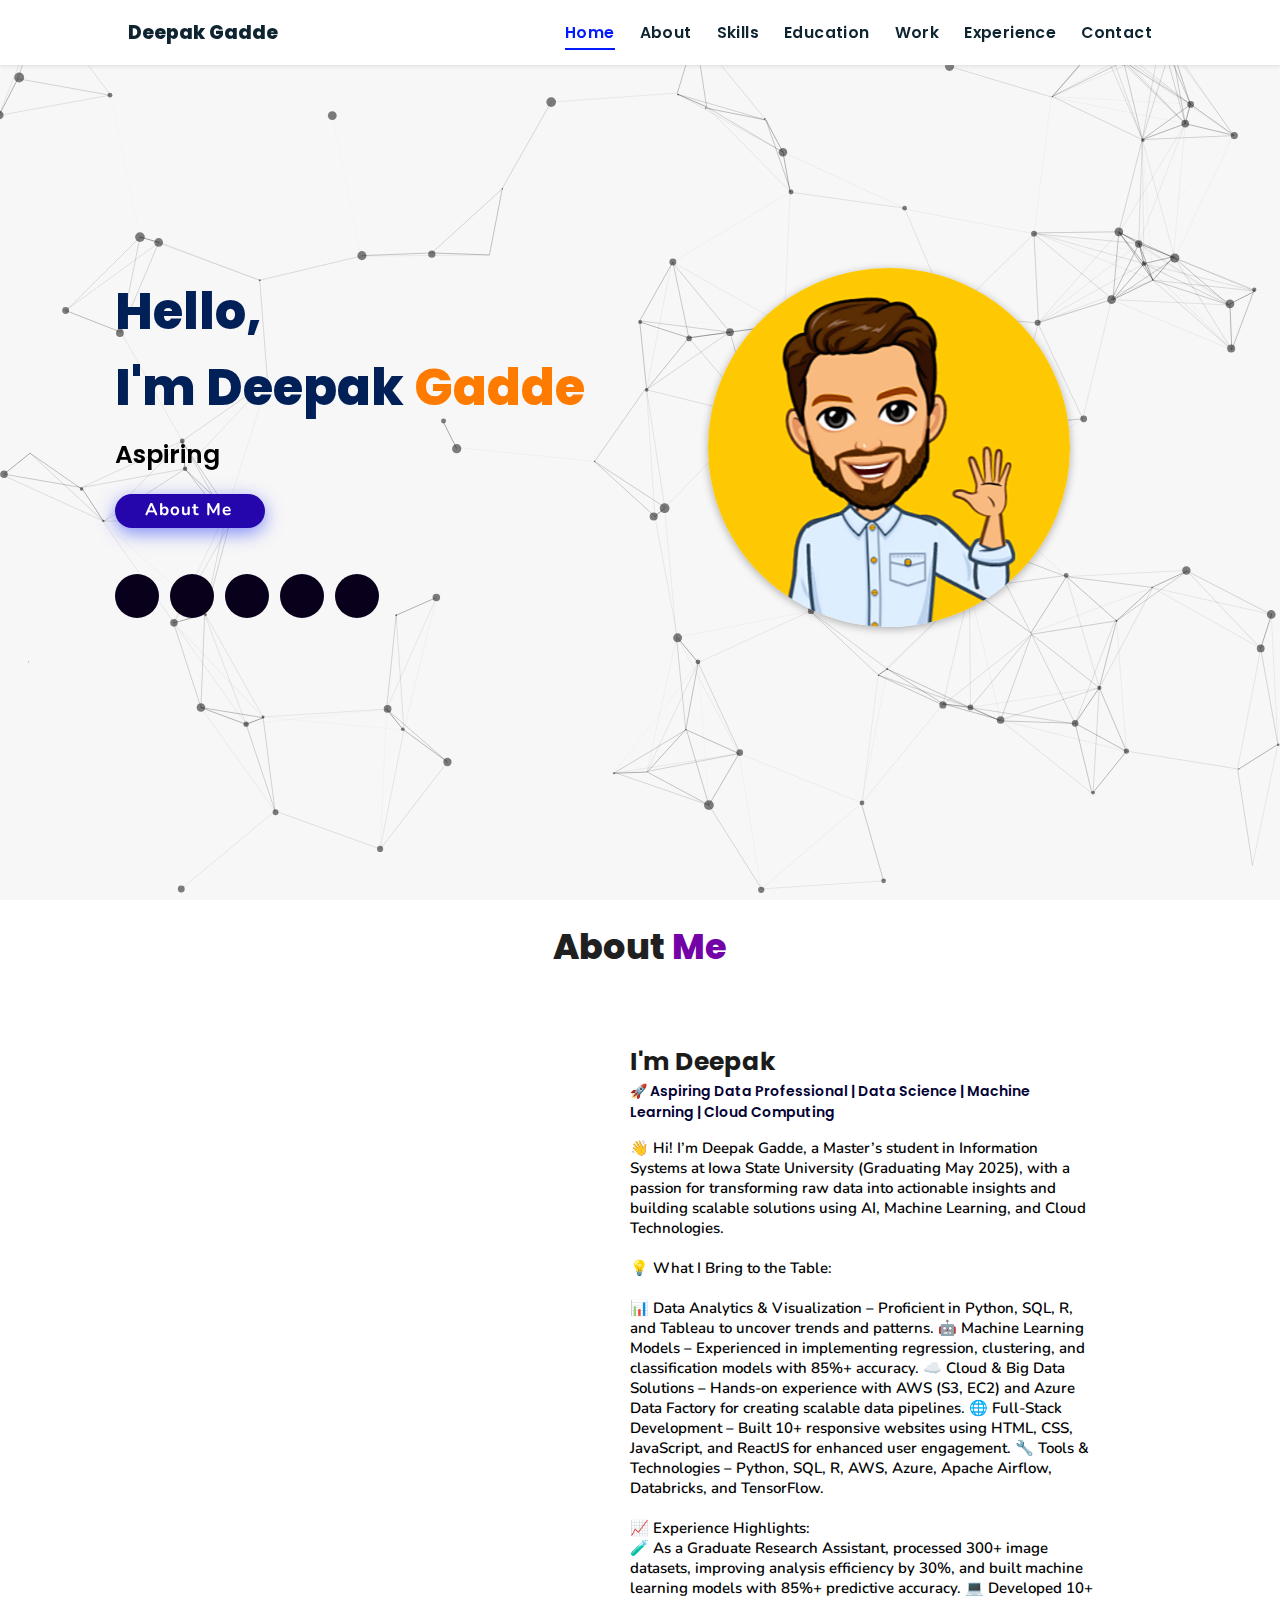
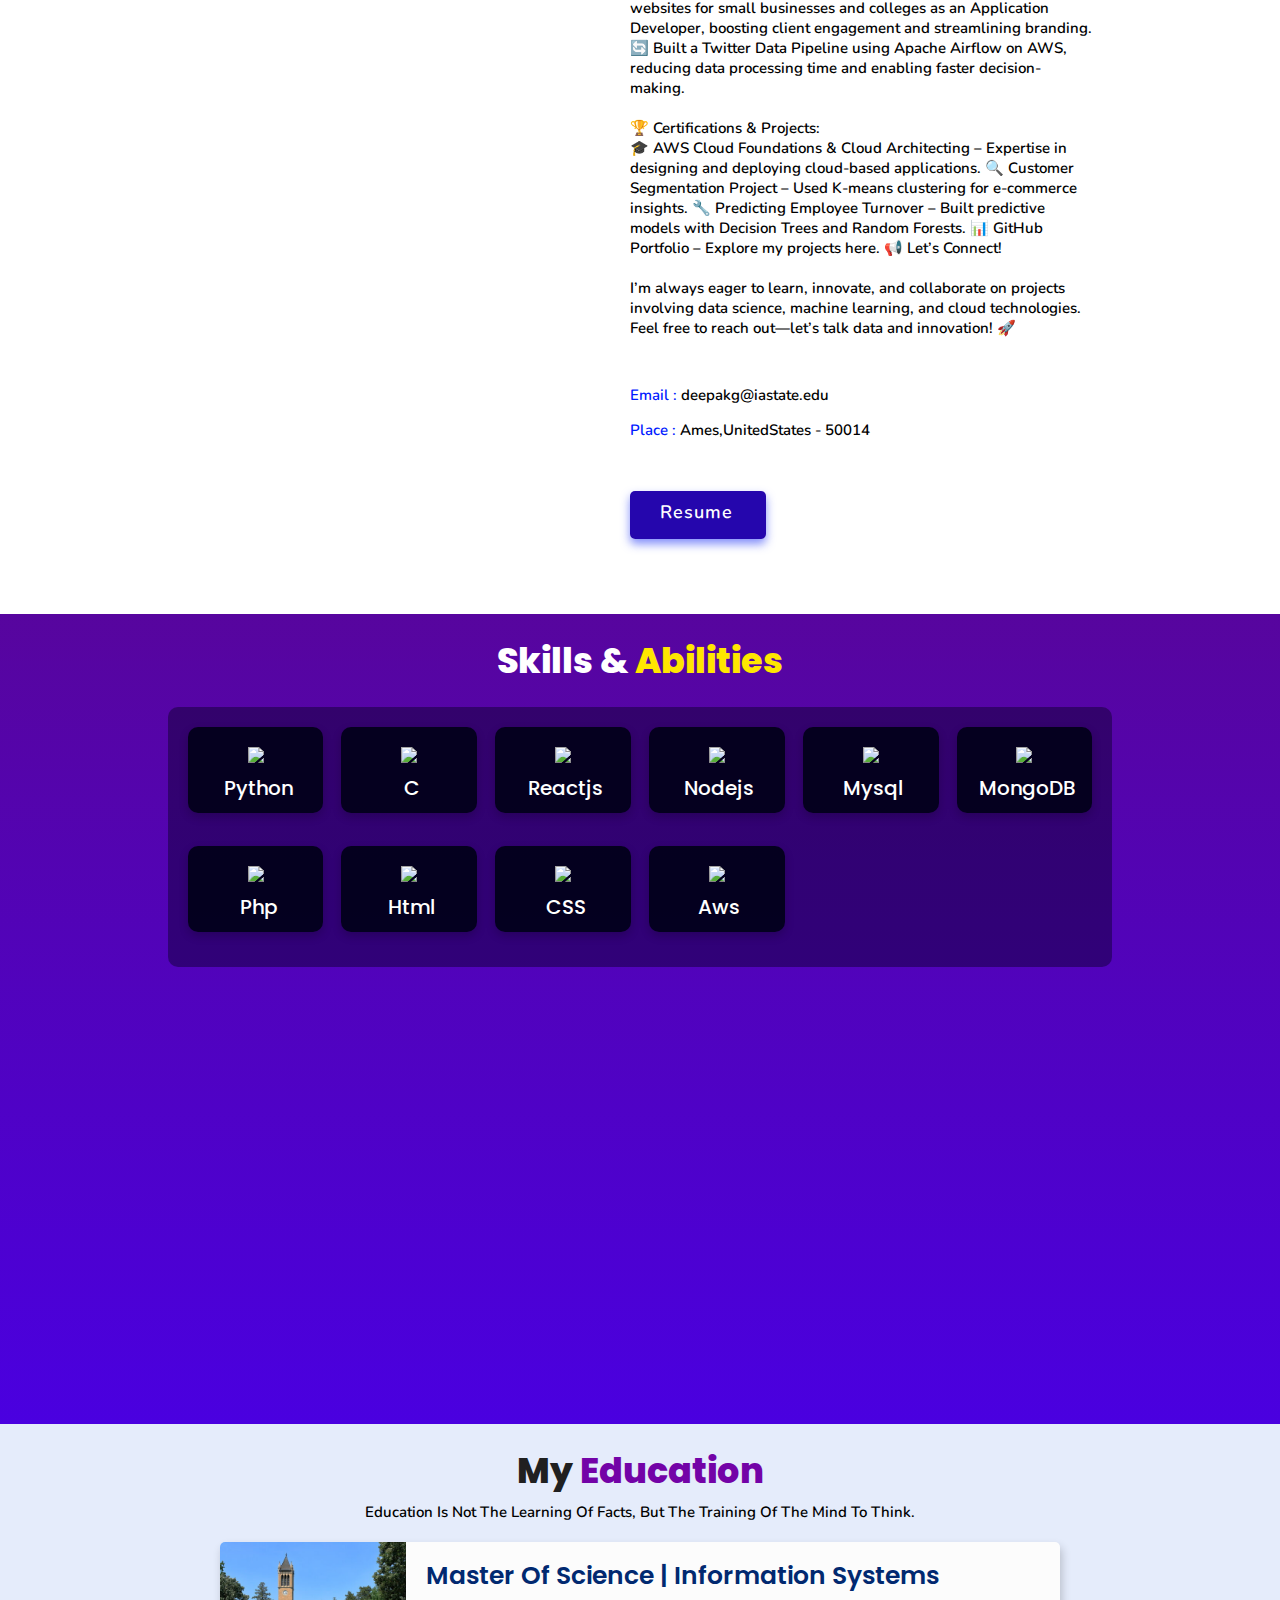
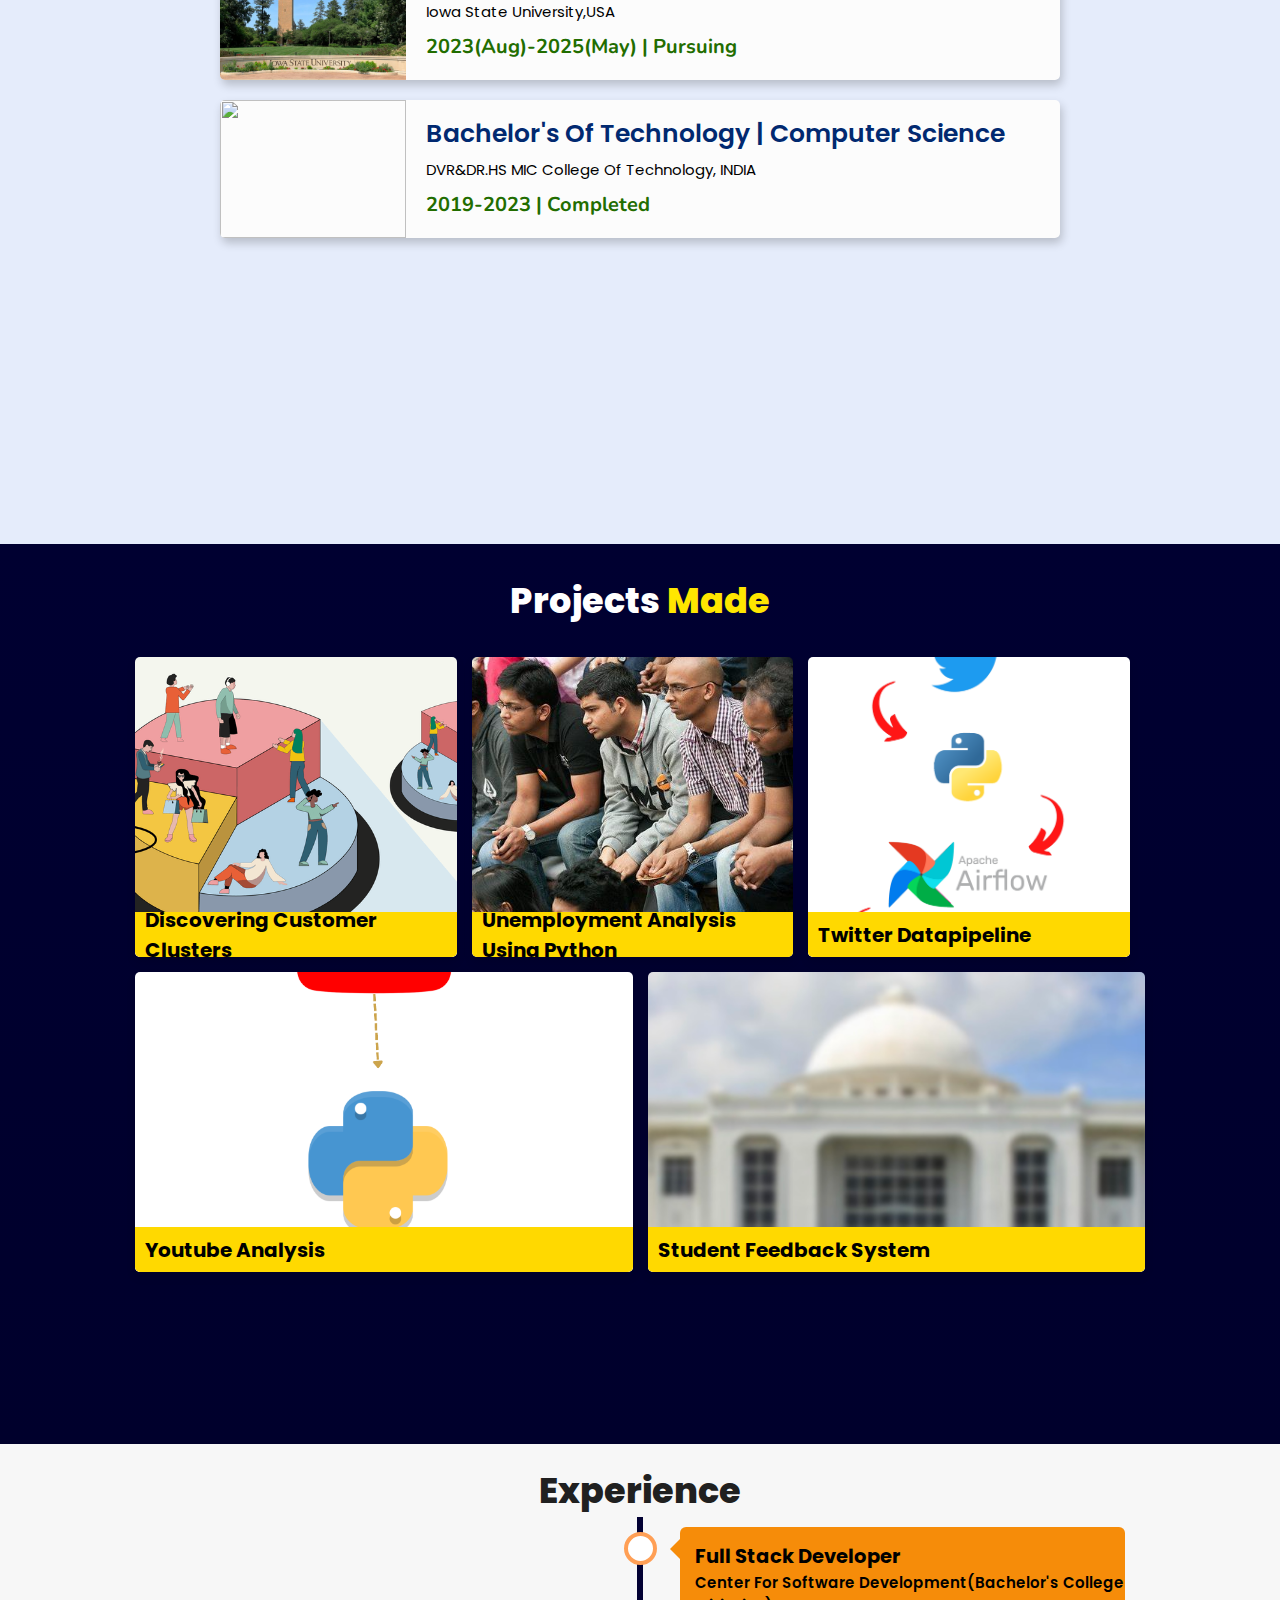
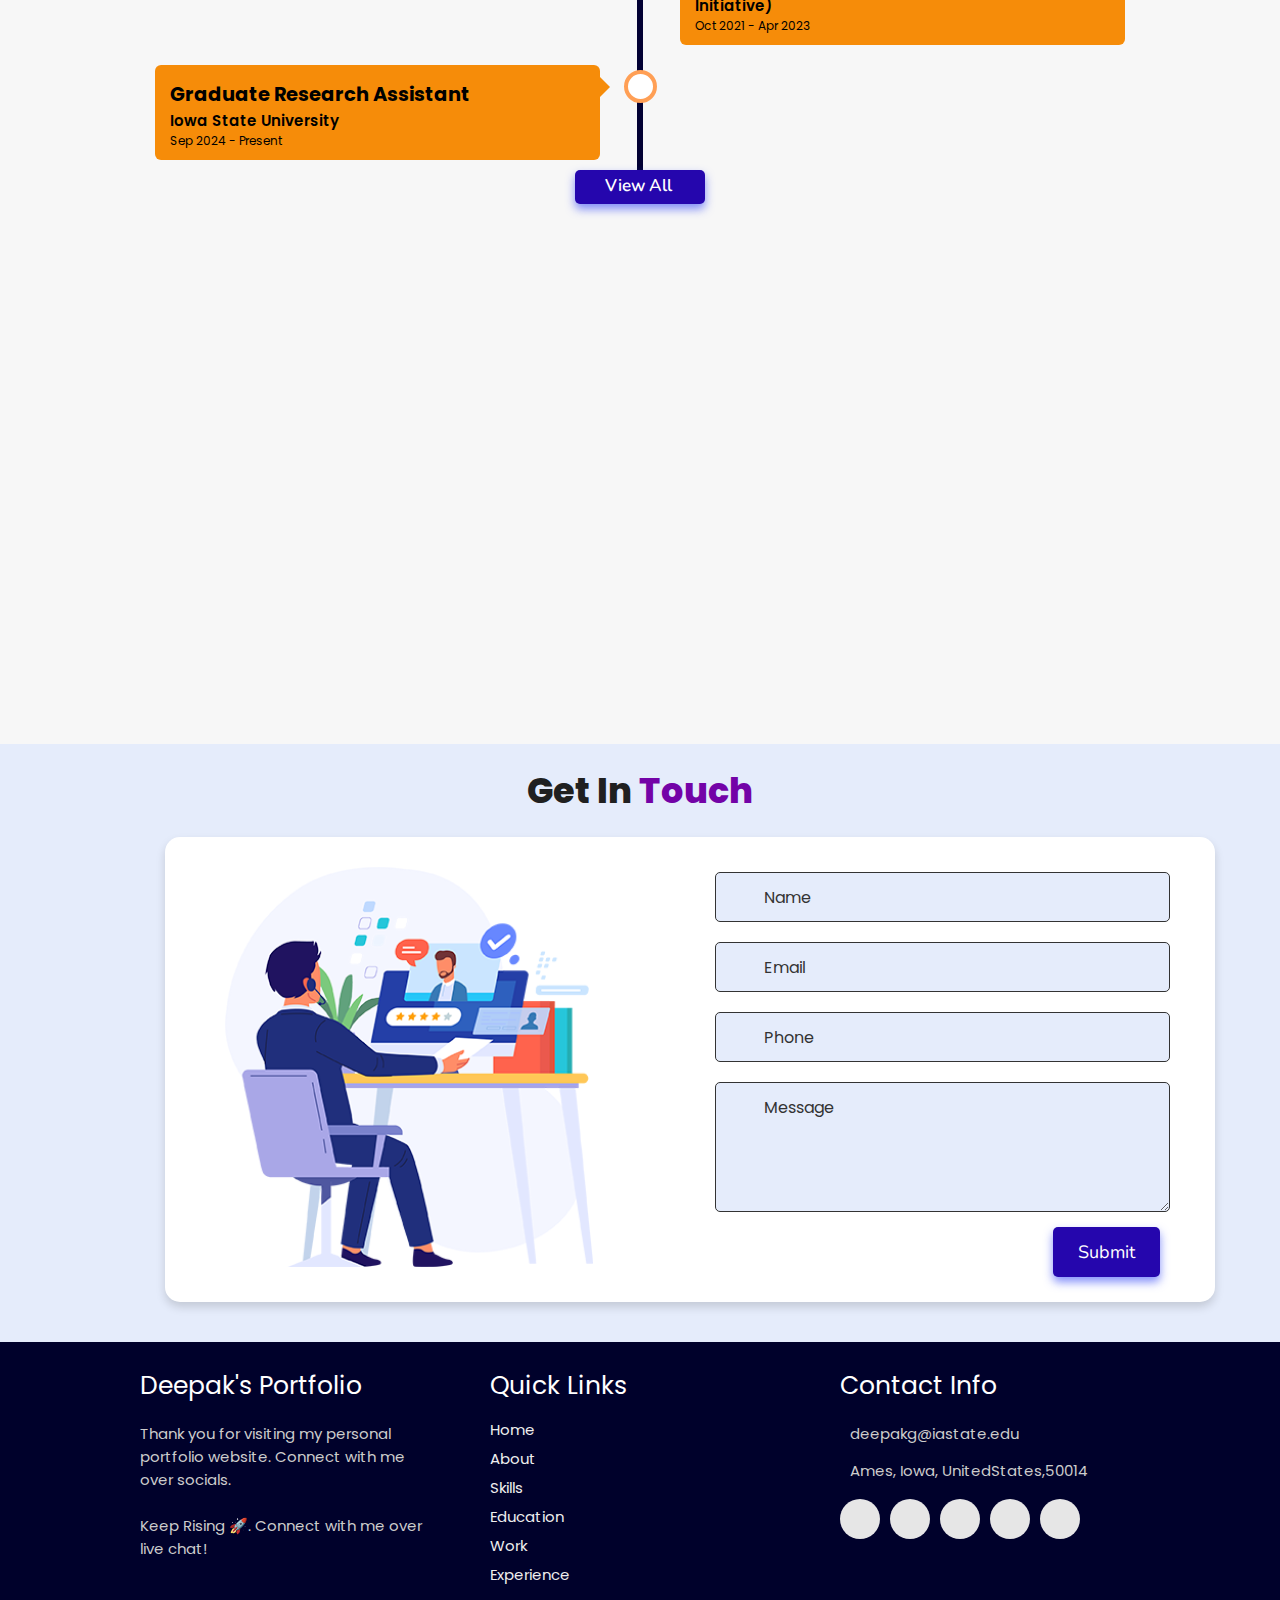
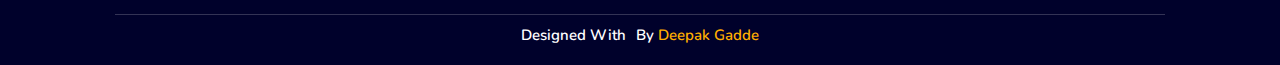
==== commit 3802f1ae: "Update index.html" ====
--- a/index.html
+++ b/index.html
@@ -82,30 +82,30 @@
         <span class="tag">🚀 Aspiring Data Professional | Data Science | Machine Learning | Cloud Computing</span>
         
         <p>👋 Hi! I’m Deepak Gadde, a Master’s student in Information Systems at Iowa State University (Graduating May 2025), with a passion for transforming raw data into actionable insights and building scalable solutions using AI, Machine Learning, and Cloud Technologies.
-<br>
+<br><br>
 💡 What I Bring to the Table:
-<br>
+<br><br>
 📊 Data Analytics & Visualization – Proficient in Python, SQL, R, and Tableau to uncover trends and patterns.
 🤖 Machine Learning Models – Experienced in implementing regression, clustering, and classification models with 85%+ accuracy.
 ☁️ Cloud & Big Data Solutions – Hands-on experience with AWS (S3, EC2) and Azure Data Factory for creating scalable data pipelines.
 🌐 Full-Stack Development – Built 10+ responsive websites using HTML, CSS, JavaScript, and ReactJS for enhanced user engagement.
 🔧 Tools & Technologies – Python, SQL, R, AWS, Azure, Apache Airflow, Databricks, and TensorFlow.
+<br><br>
+📈 Experience Highlights:
 <br>
-📈 Experience Highlights:
-
 🧪 As a Graduate Research Assistant, processed 300+ image datasets, improving analysis efficiency by 30%, and built machine learning models with 85%+ predictive accuracy.
 💻 Developed 10+ websites for small businesses and colleges as an Application Developer, boosting client engagement and streamlining branding.
 🔄 Built a Twitter Data Pipeline using Apache Airflow on AWS, reducing data processing time and enabling faster decision-making.
-
+<br><br>
 🏆 Certifications & Projects:
-
+<br>
 🎓 AWS Cloud Foundations & Cloud Architecting – Expertise in designing and deploying cloud-based applications.
 🔍 Customer Segmentation Project – Used K-means clustering for e-commerce insights.
 🔧 Predicting Employee Turnover – Built predictive models with Decision Trees and Random Forests.
 📊 GitHub Portfolio – Explore my projects here.
-📢 Let’s Connect!
+📢 Let’s Connect!<br><br>
 I’m always eager to learn, innovate, and collaborate on projects involving data science, machine learning, and cloud technologies. Feel free to reach out—let’s talk data and innovation! 🚀</p>
-        
+   <br><br>     
         <div class="box-container">
             <!-- <div class="box">
               <p><span> age: </span> 20</p>
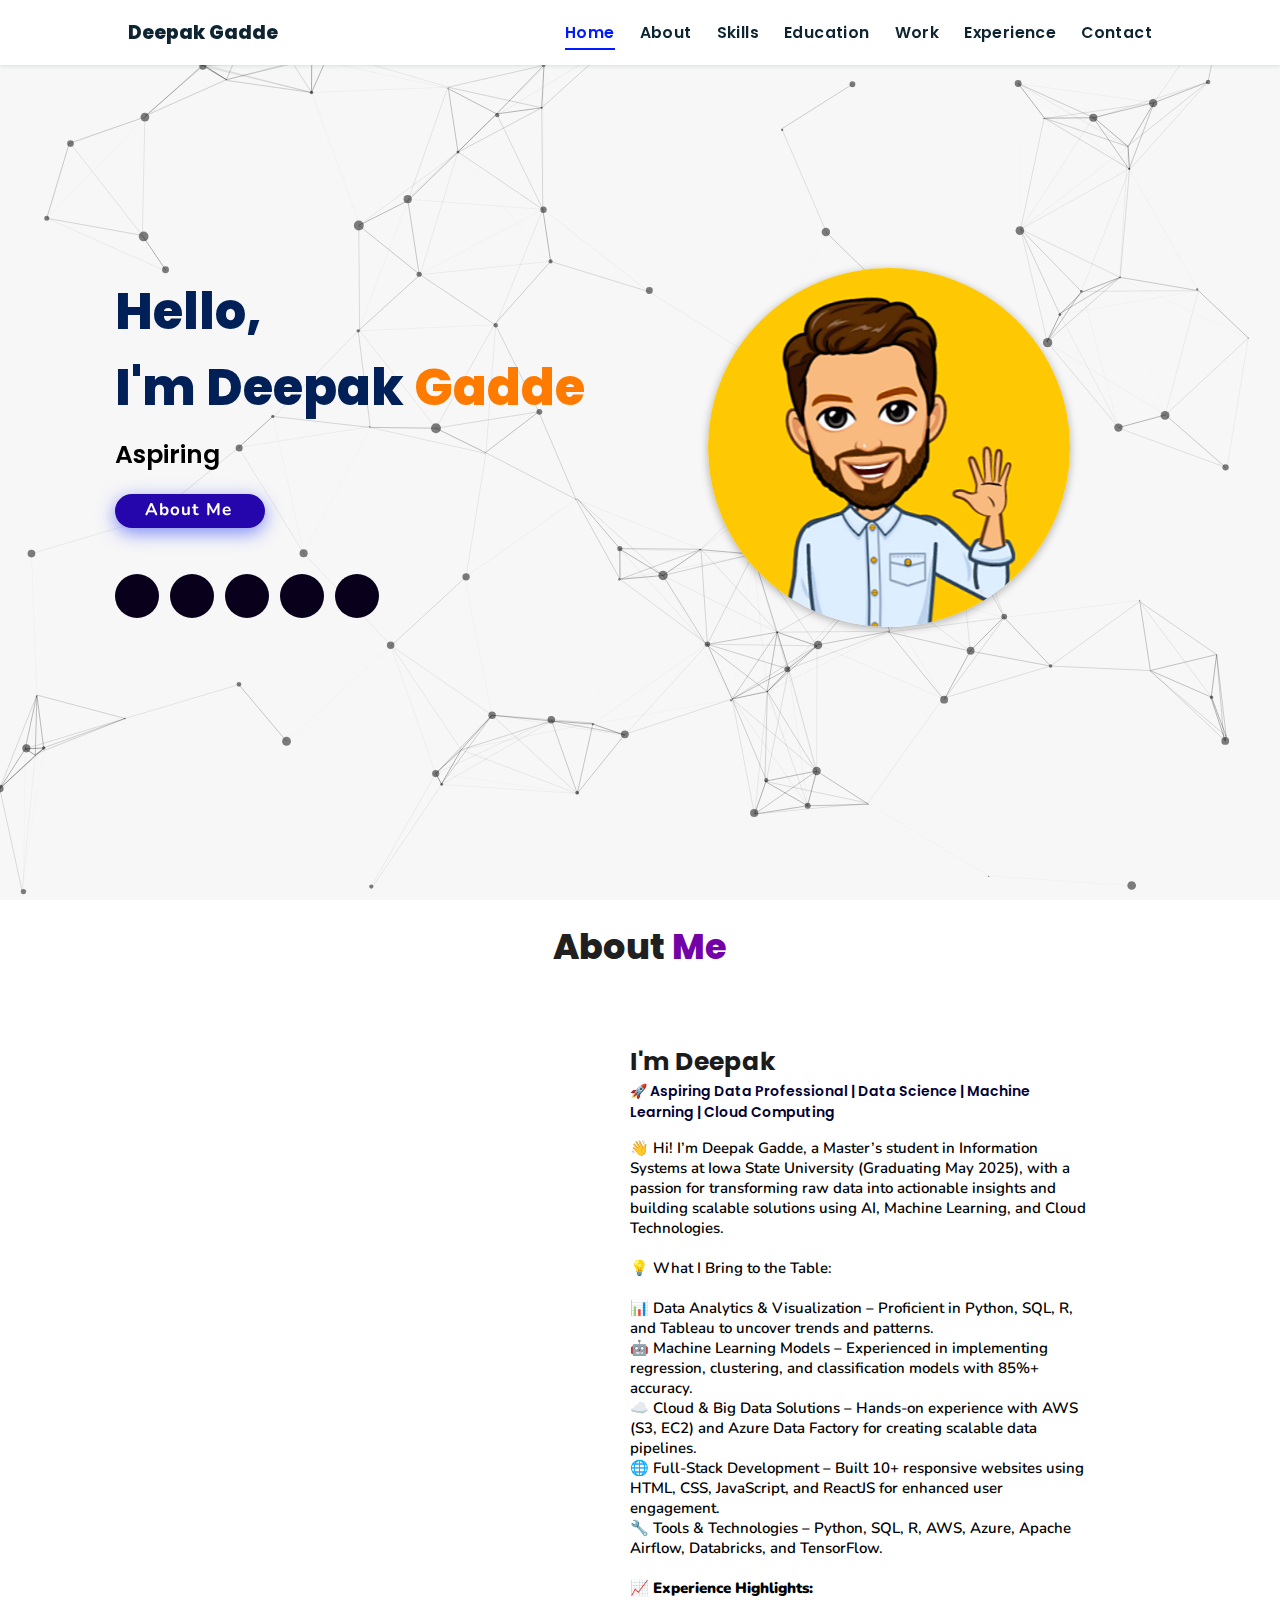
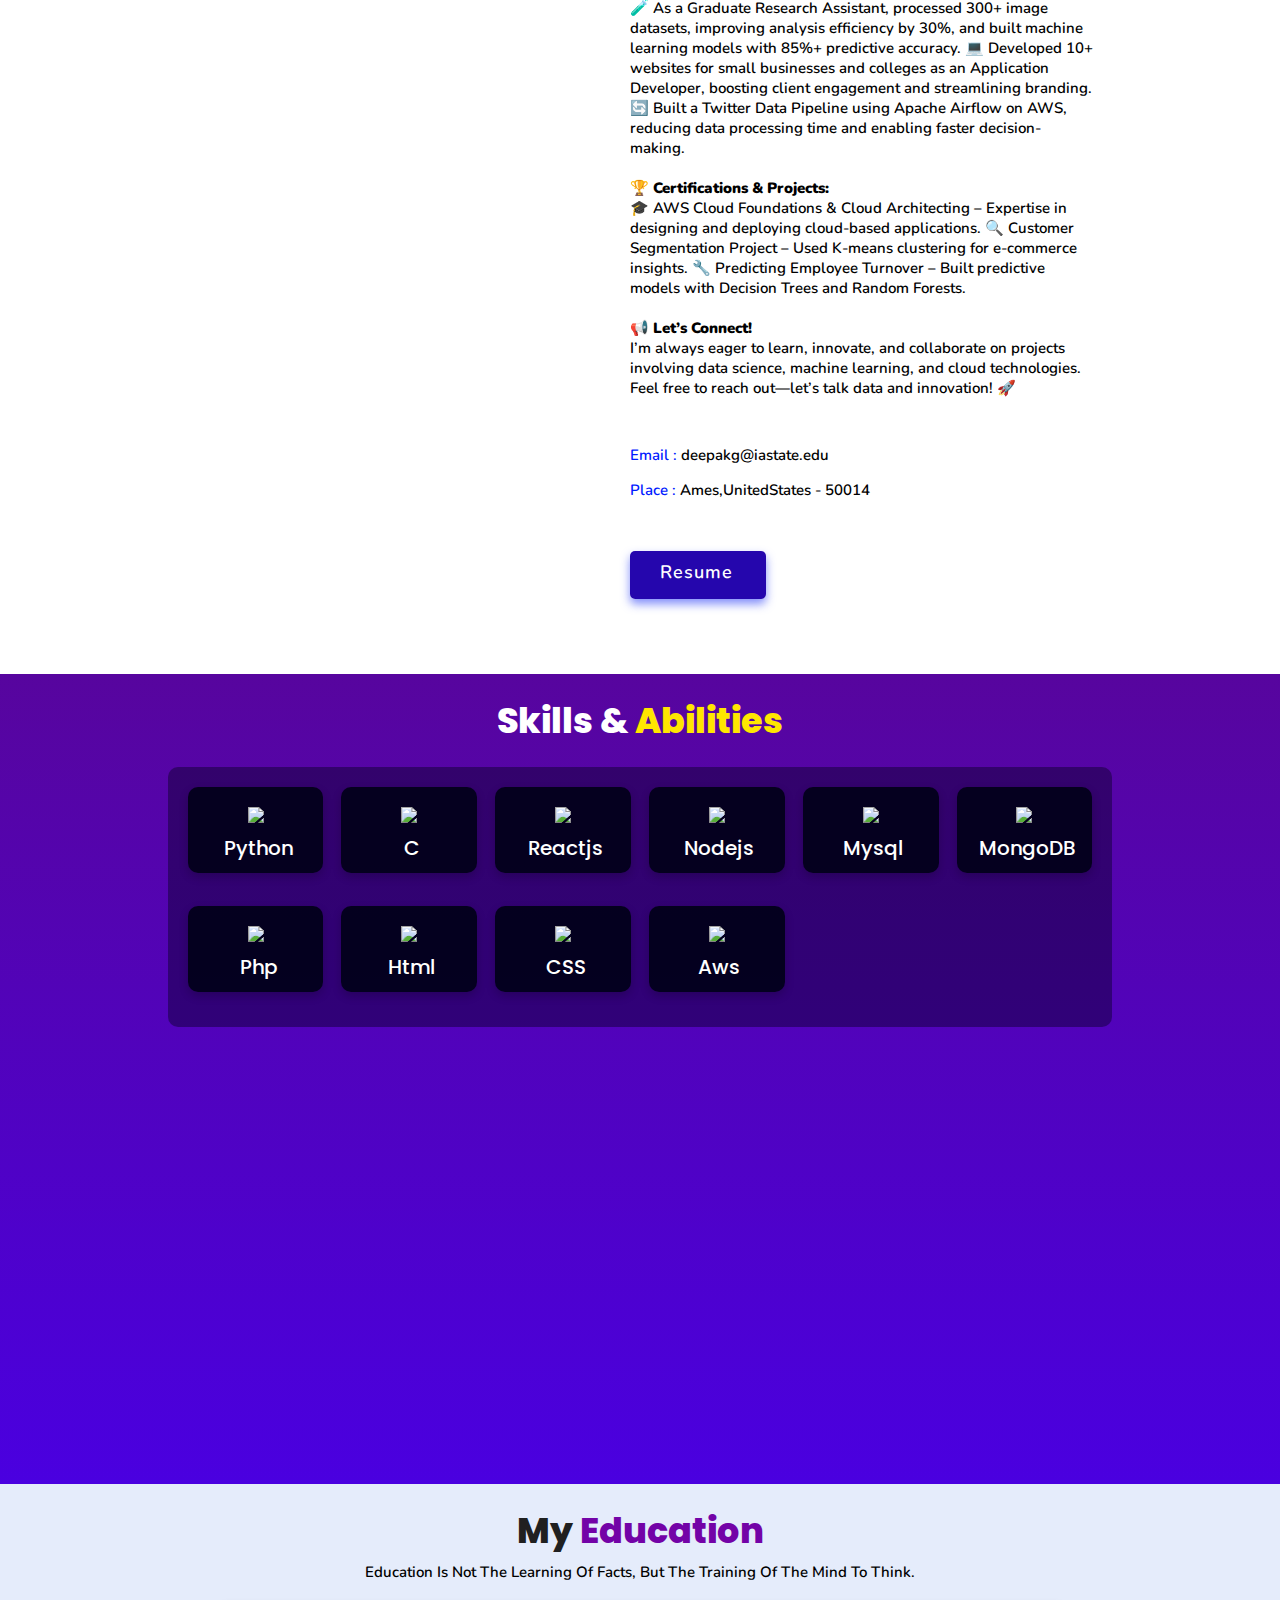
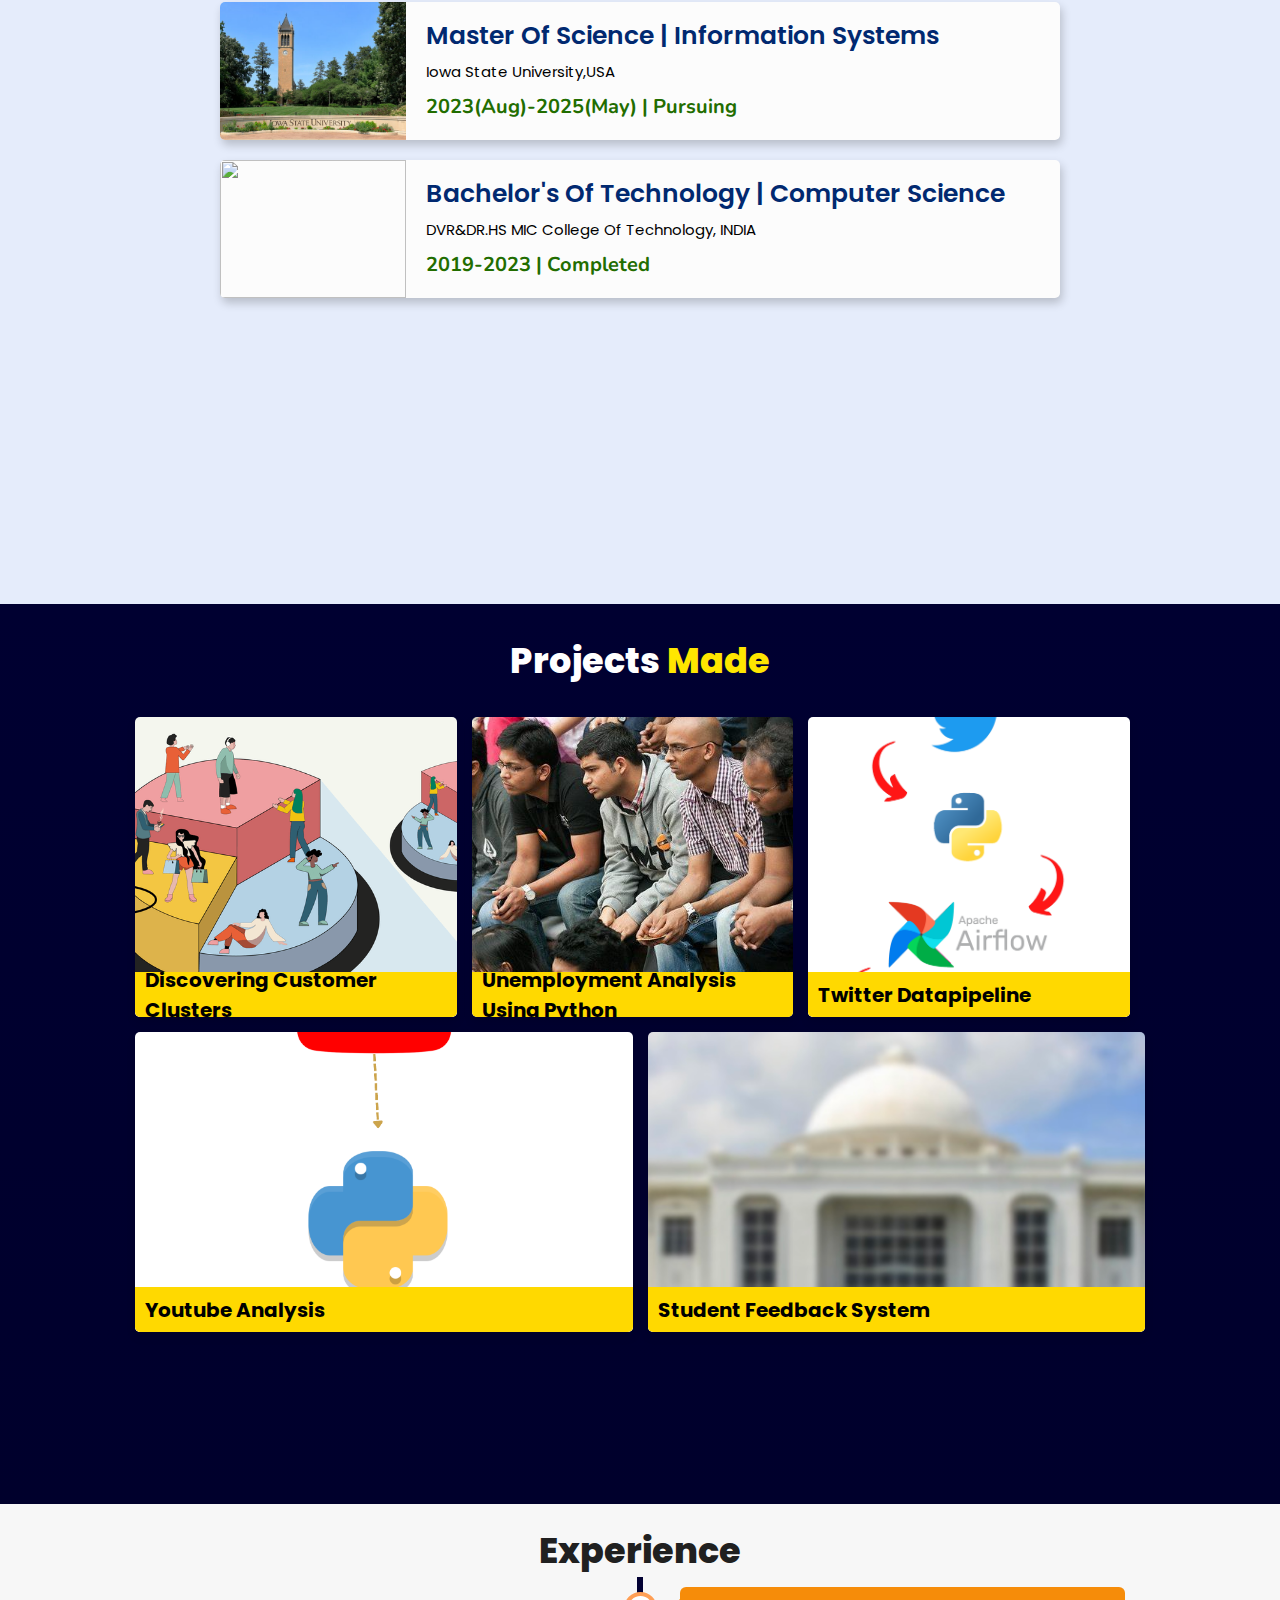
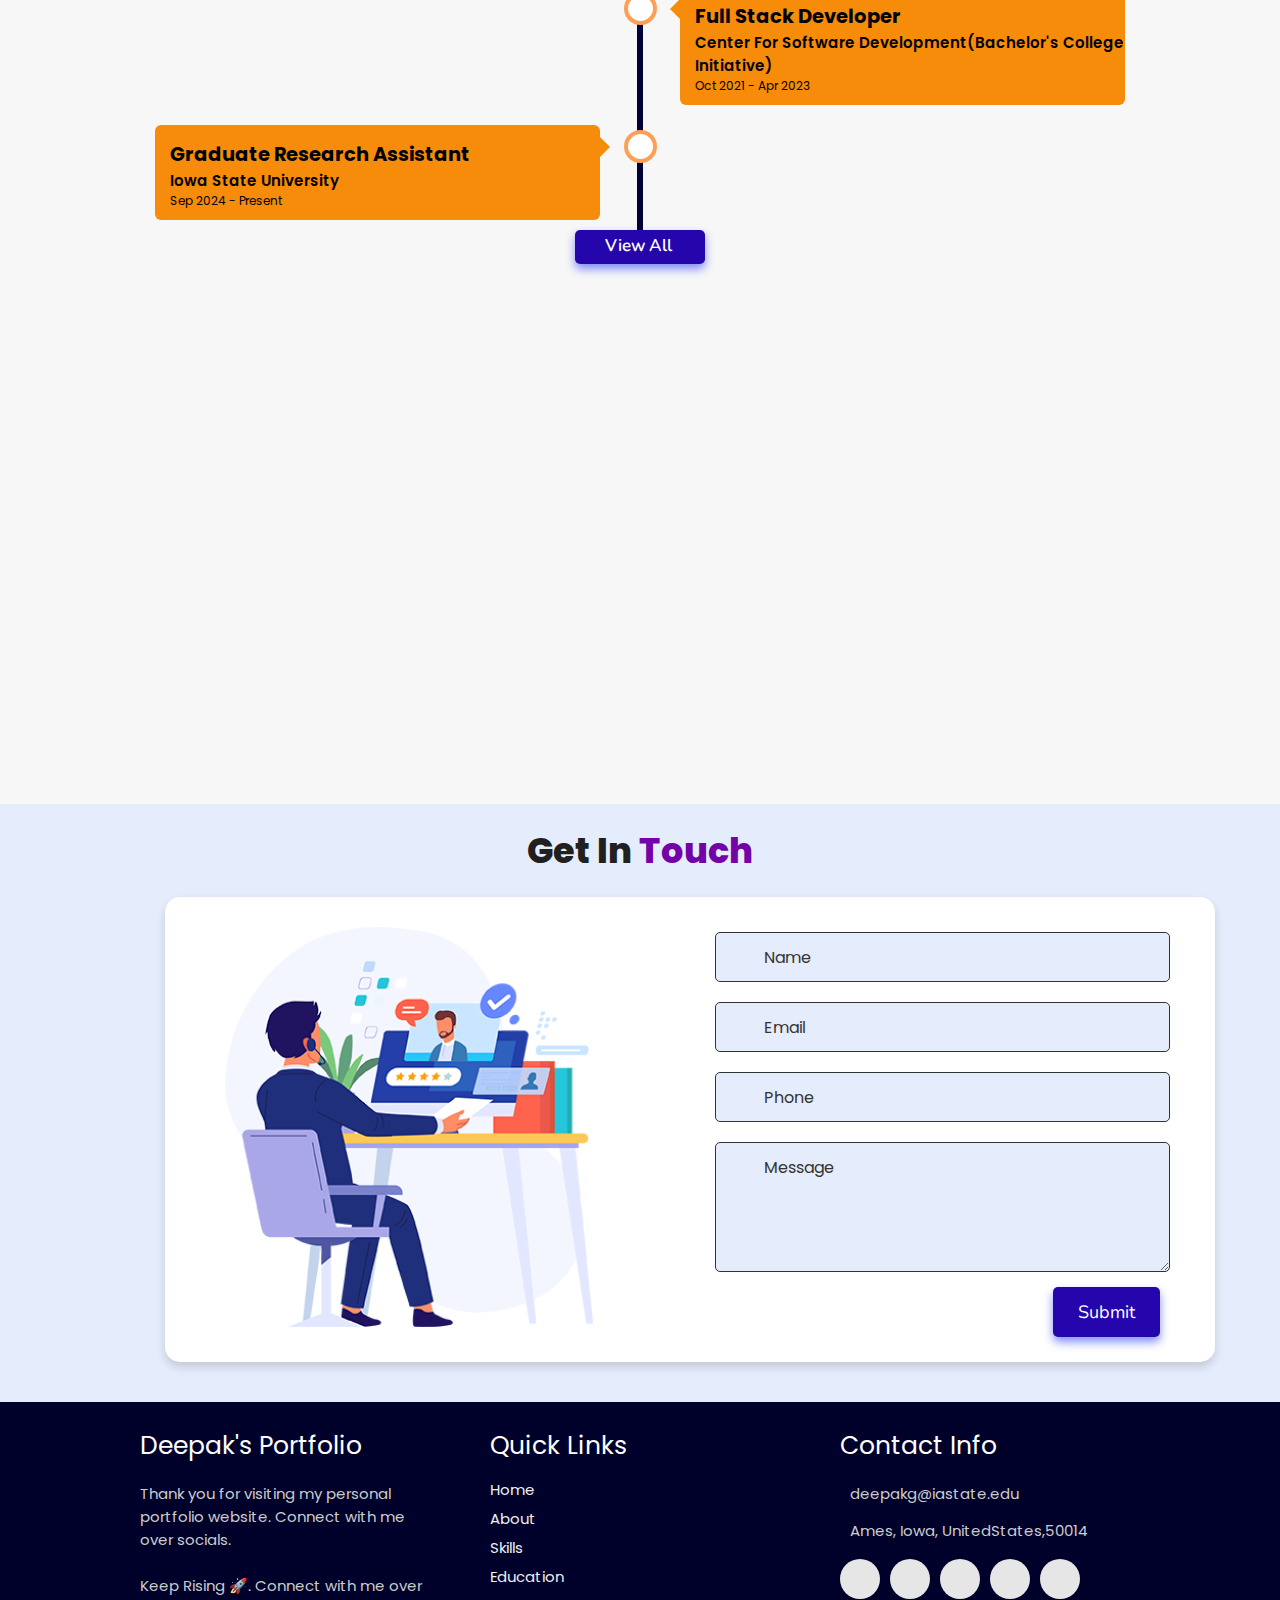
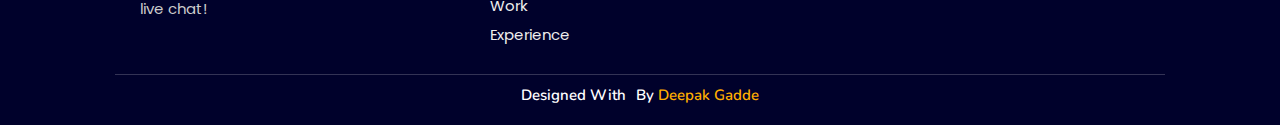
==== commit 5dd61e85: "Update index.html" ====
--- a/index.html
+++ b/index.html
@@ -85,25 +85,25 @@
 <br><br>
 💡 What I Bring to the Table:
 <br><br>
-📊 Data Analytics & Visualization – Proficient in Python, SQL, R, and Tableau to uncover trends and patterns.
-🤖 Machine Learning Models – Experienced in implementing regression, clustering, and classification models with 85%+ accuracy.
-☁️ Cloud & Big Data Solutions – Hands-on experience with AWS (S3, EC2) and Azure Data Factory for creating scalable data pipelines.
-🌐 Full-Stack Development – Built 10+ responsive websites using HTML, CSS, JavaScript, and ReactJS for enhanced user engagement.
+📊 Data Analytics & Visualization – Proficient in Python, SQL, R, and Tableau to uncover trends and patterns.<br>
+🤖 Machine Learning Models – Experienced in implementing regression, clustering, and classification models with 85%+ accuracy.<br>
+☁️ Cloud & Big Data Solutions – Hands-on experience with AWS (S3, EC2) and Azure Data Factory for creating scalable data pipelines.<br>
+🌐 Full-Stack Development – Built 10+ responsive websites using HTML, CSS, JavaScript, and ReactJS for enhanced user engagement.<br>
 🔧 Tools & Technologies – Python, SQL, R, AWS, Azure, Apache Airflow, Databricks, and TensorFlow.
 <br><br>
-📈 Experience Highlights:
+<strong>📈 Experience Highlights:</strong>
 <br>
 🧪 As a Graduate Research Assistant, processed 300+ image datasets, improving analysis efficiency by 30%, and built machine learning models with 85%+ predictive accuracy.
 💻 Developed 10+ websites for small businesses and colleges as an Application Developer, boosting client engagement and streamlining branding.
 🔄 Built a Twitter Data Pipeline using Apache Airflow on AWS, reducing data processing time and enabling faster decision-making.
 <br><br>
-🏆 Certifications & Projects:
+<strong>🏆 Certifications & Projects:</strong>
 <br>
 🎓 AWS Cloud Foundations & Cloud Architecting – Expertise in designing and deploying cloud-based applications.
 🔍 Customer Segmentation Project – Used K-means clustering for e-commerce insights.
 🔧 Predicting Employee Turnover – Built predictive models with Decision Trees and Random Forests.
-📊 GitHub Portfolio – Explore my projects here.
-📢 Let’s Connect!<br><br>
+<br><br>
+<strong>📢 Let’s Connect!</strong><br>
 I’m always eager to learn, innovate, and collaborate on projects involving data science, machine learning, and cloud technologies. Feel free to reach out—let’s talk data and innovation! 🚀</p>
    <br><br>     
         <div class="box-container">
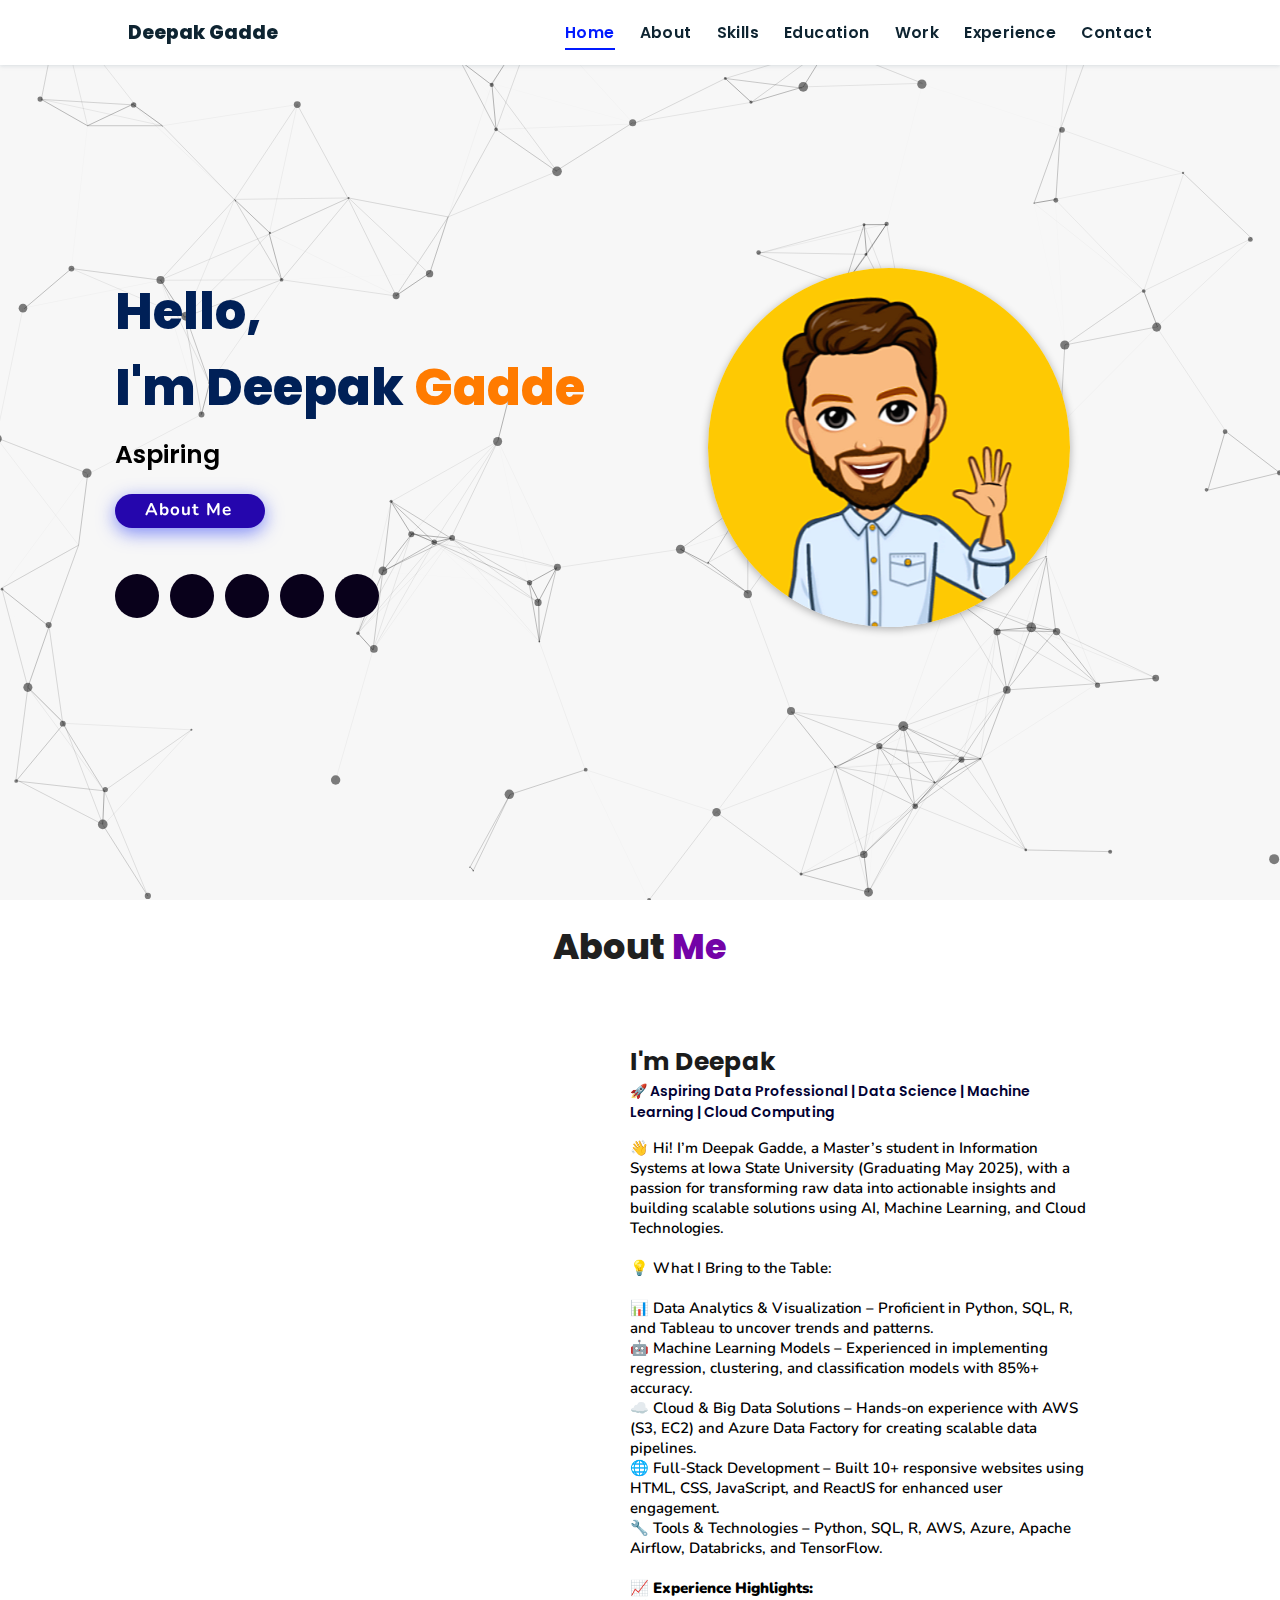
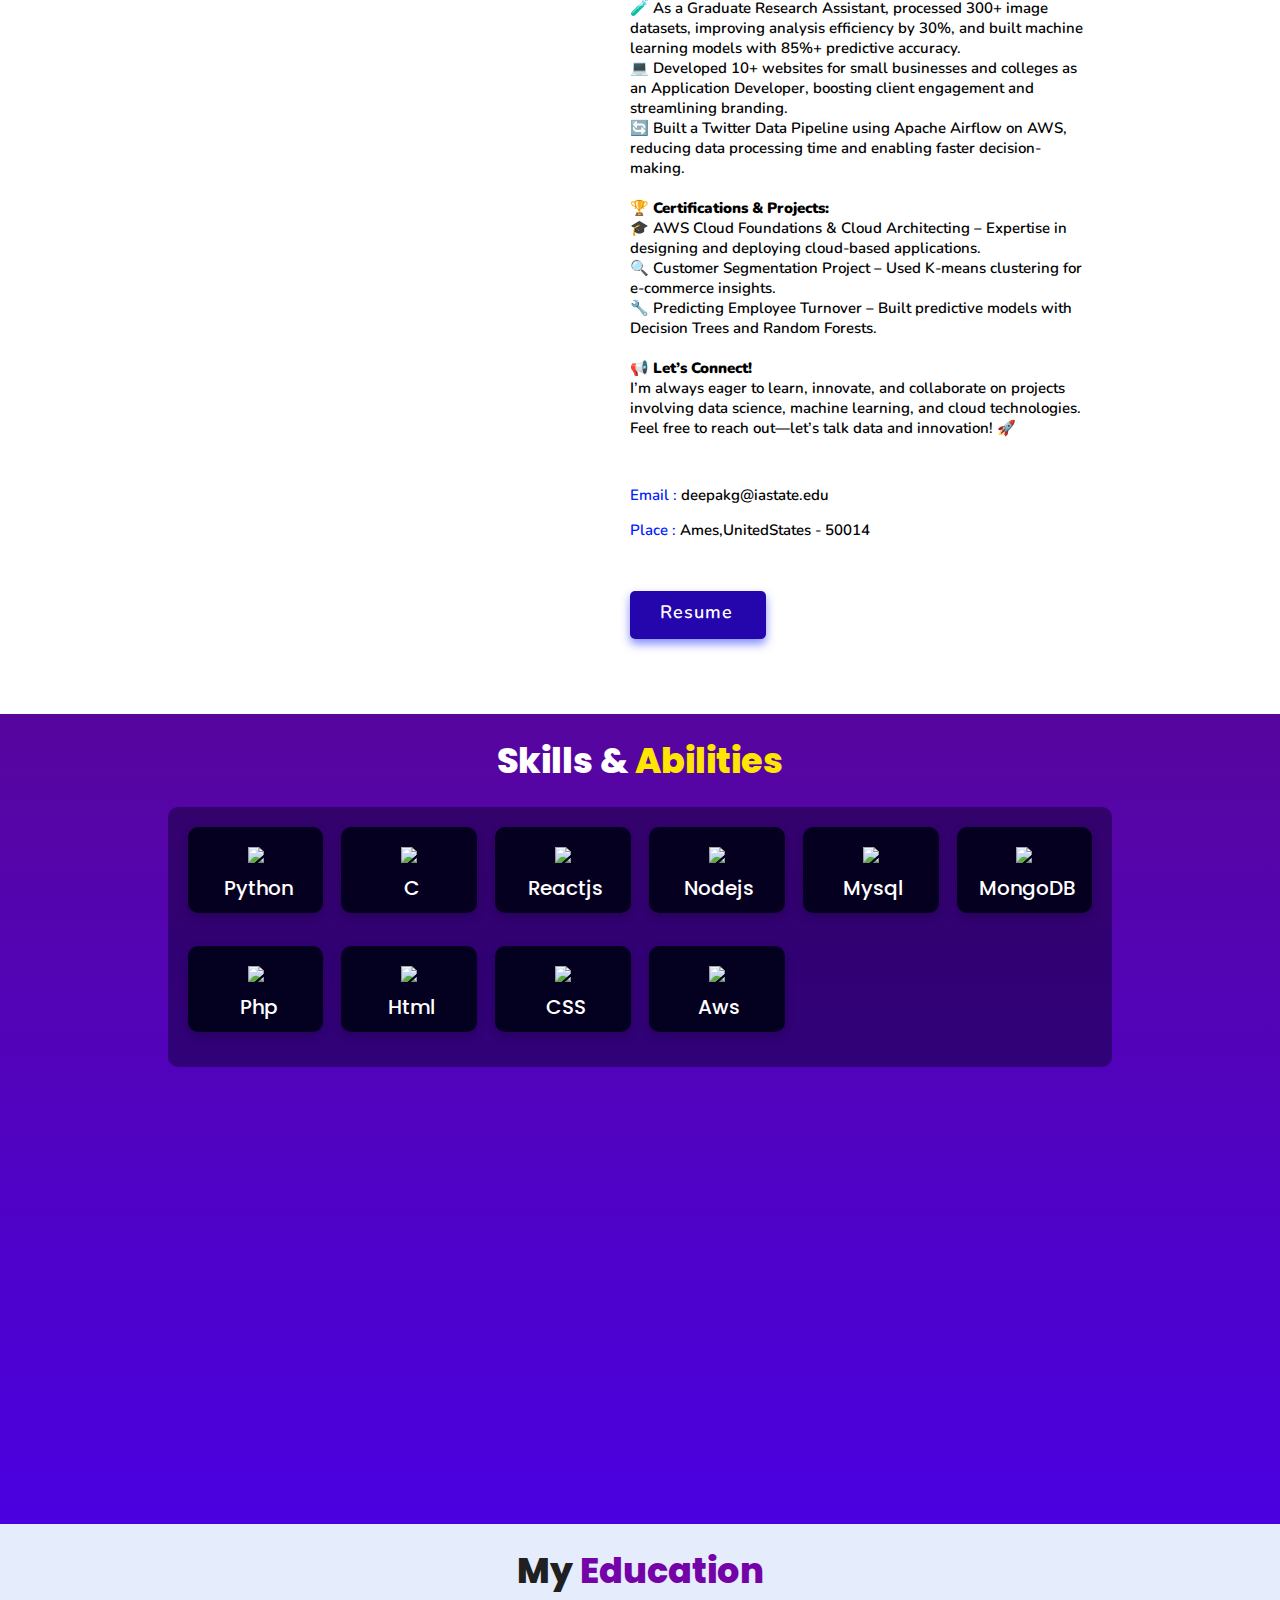
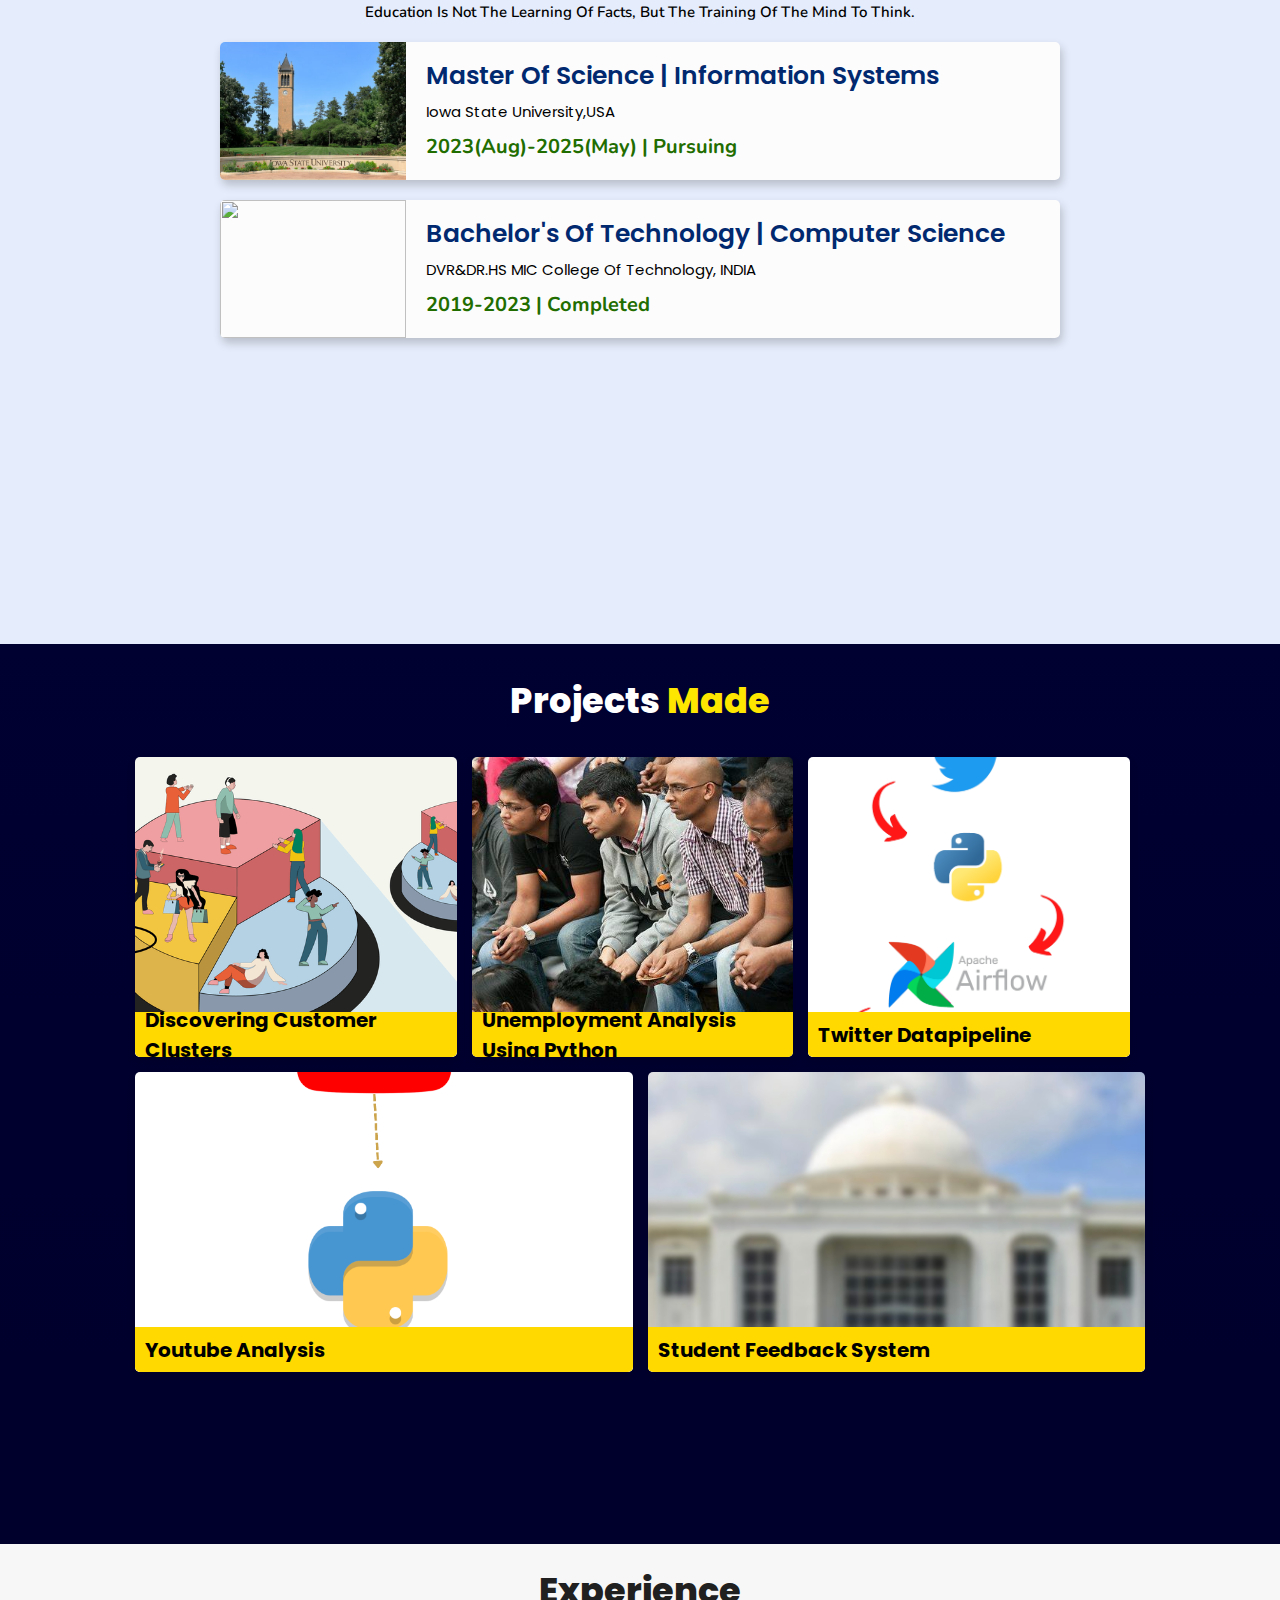
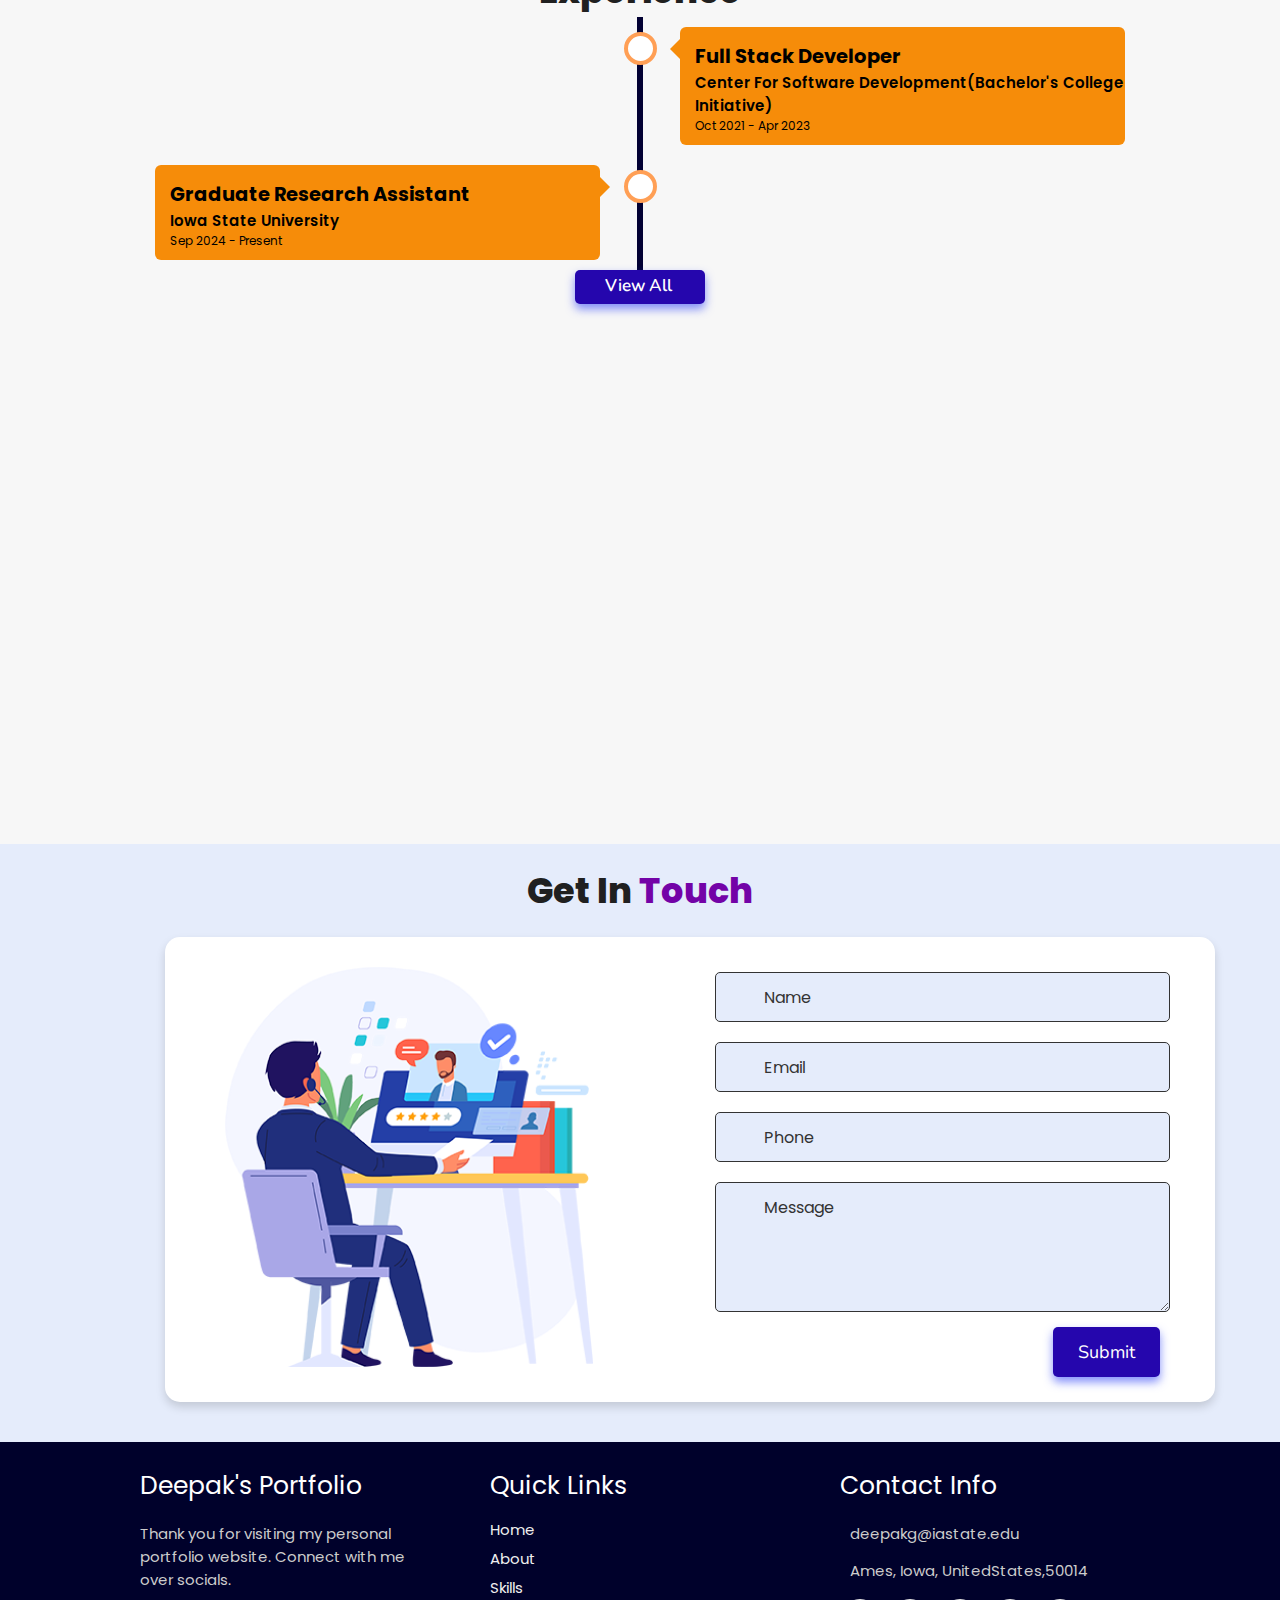
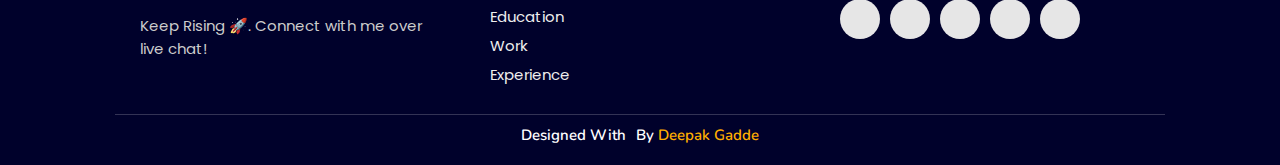
==== commit bbbbde23: "Update index.html" ====
--- a/index.html
+++ b/index.html
@@ -93,14 +93,14 @@
 <br><br>
 <strong>📈 Experience Highlights:</strong>
 <br>
-🧪 As a Graduate Research Assistant, processed 300+ image datasets, improving analysis efficiency by 30%, and built machine learning models with 85%+ predictive accuracy.
-💻 Developed 10+ websites for small businesses and colleges as an Application Developer, boosting client engagement and streamlining branding.
+🧪 As a Graduate Research Assistant, processed 300+ image datasets, improving analysis efficiency by 30%, and built machine learning models with 85%+ predictive accuracy.<br>
+💻 Developed 10+ websites for small businesses and colleges as an Application Developer, boosting client engagement and streamlining branding.<br>
 🔄 Built a Twitter Data Pipeline using Apache Airflow on AWS, reducing data processing time and enabling faster decision-making.
 <br><br>
 <strong>🏆 Certifications & Projects:</strong>
 <br>
-🎓 AWS Cloud Foundations & Cloud Architecting – Expertise in designing and deploying cloud-based applications.
-🔍 Customer Segmentation Project – Used K-means clustering for e-commerce insights.
+🎓 AWS Cloud Foundations & Cloud Architecting – Expertise in designing and deploying cloud-based applications.<br>
+🔍 Customer Segmentation Project – Used K-means clustering for e-commerce insights.<br>
 🔧 Predicting Employee Turnover – Built predictive models with Decision Trees and Random Forests.
 <br><br>
 <strong>📢 Let’s Connect!</strong><br>
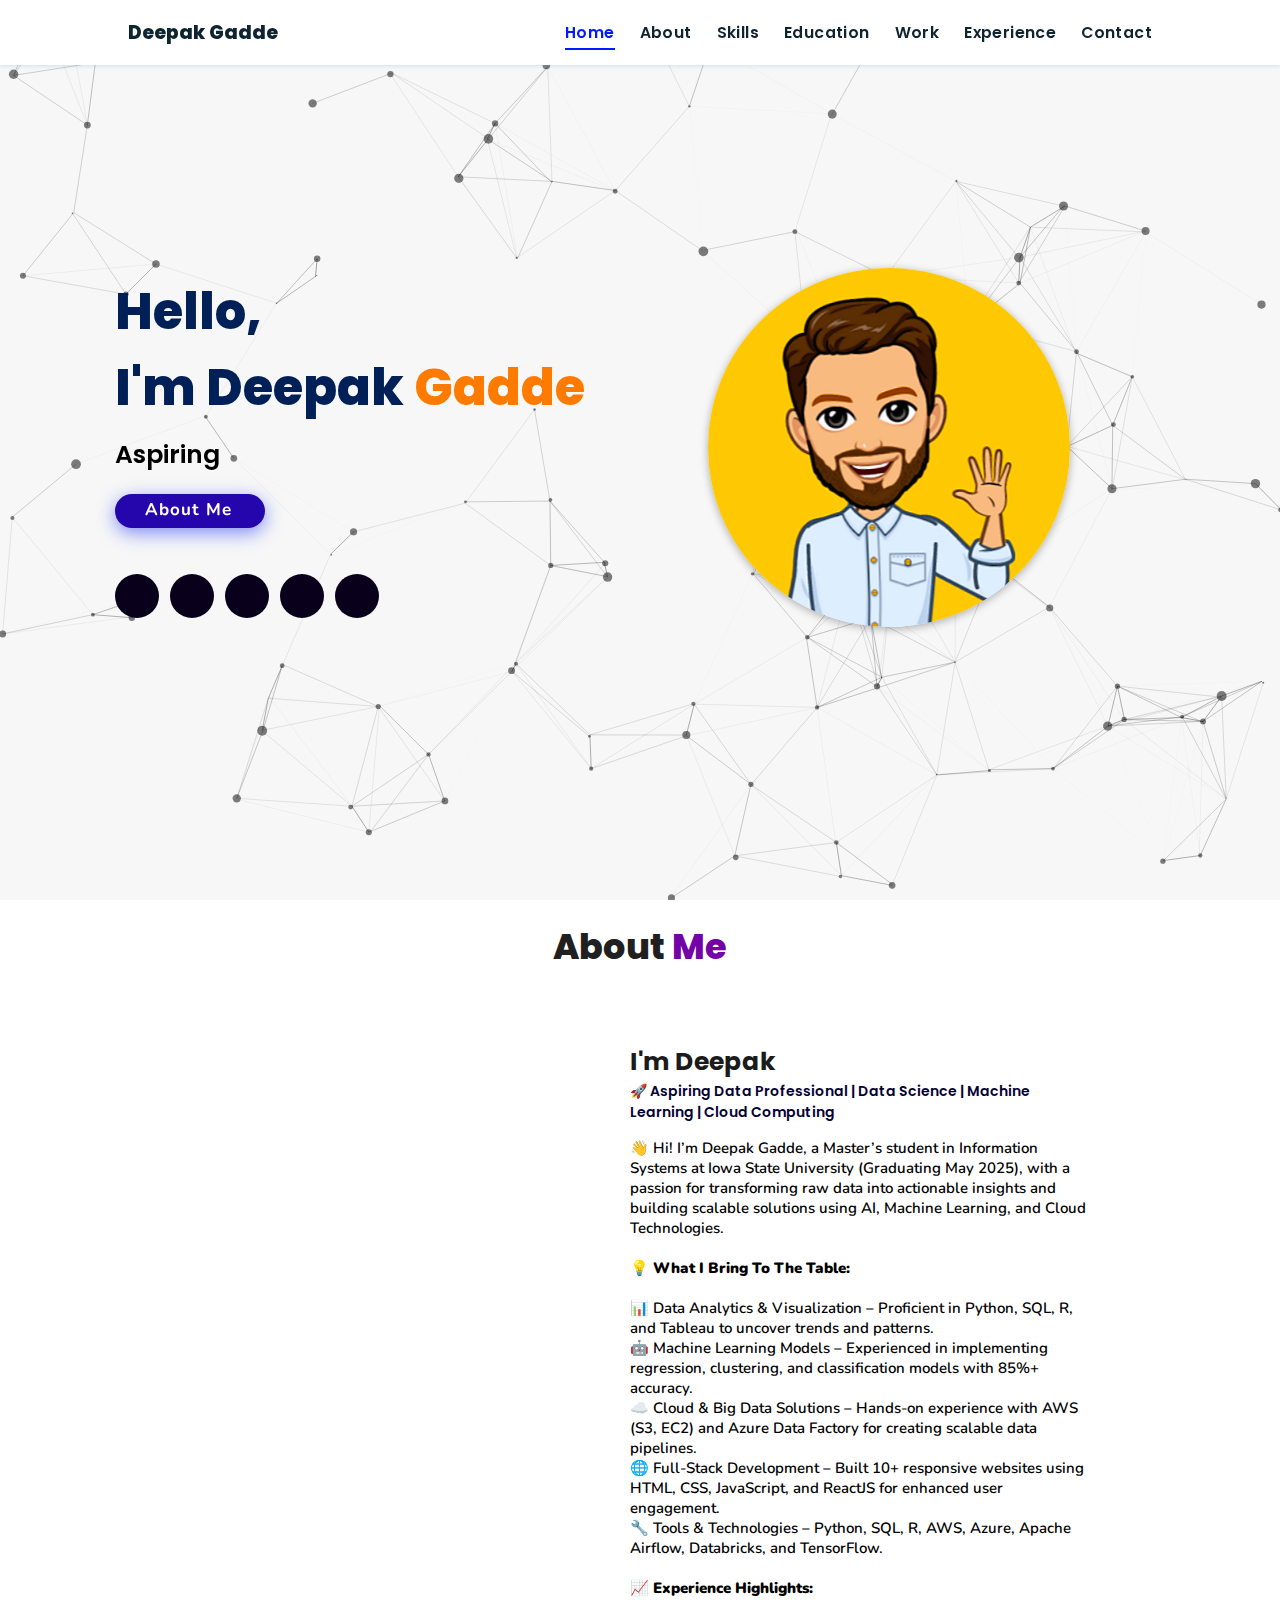
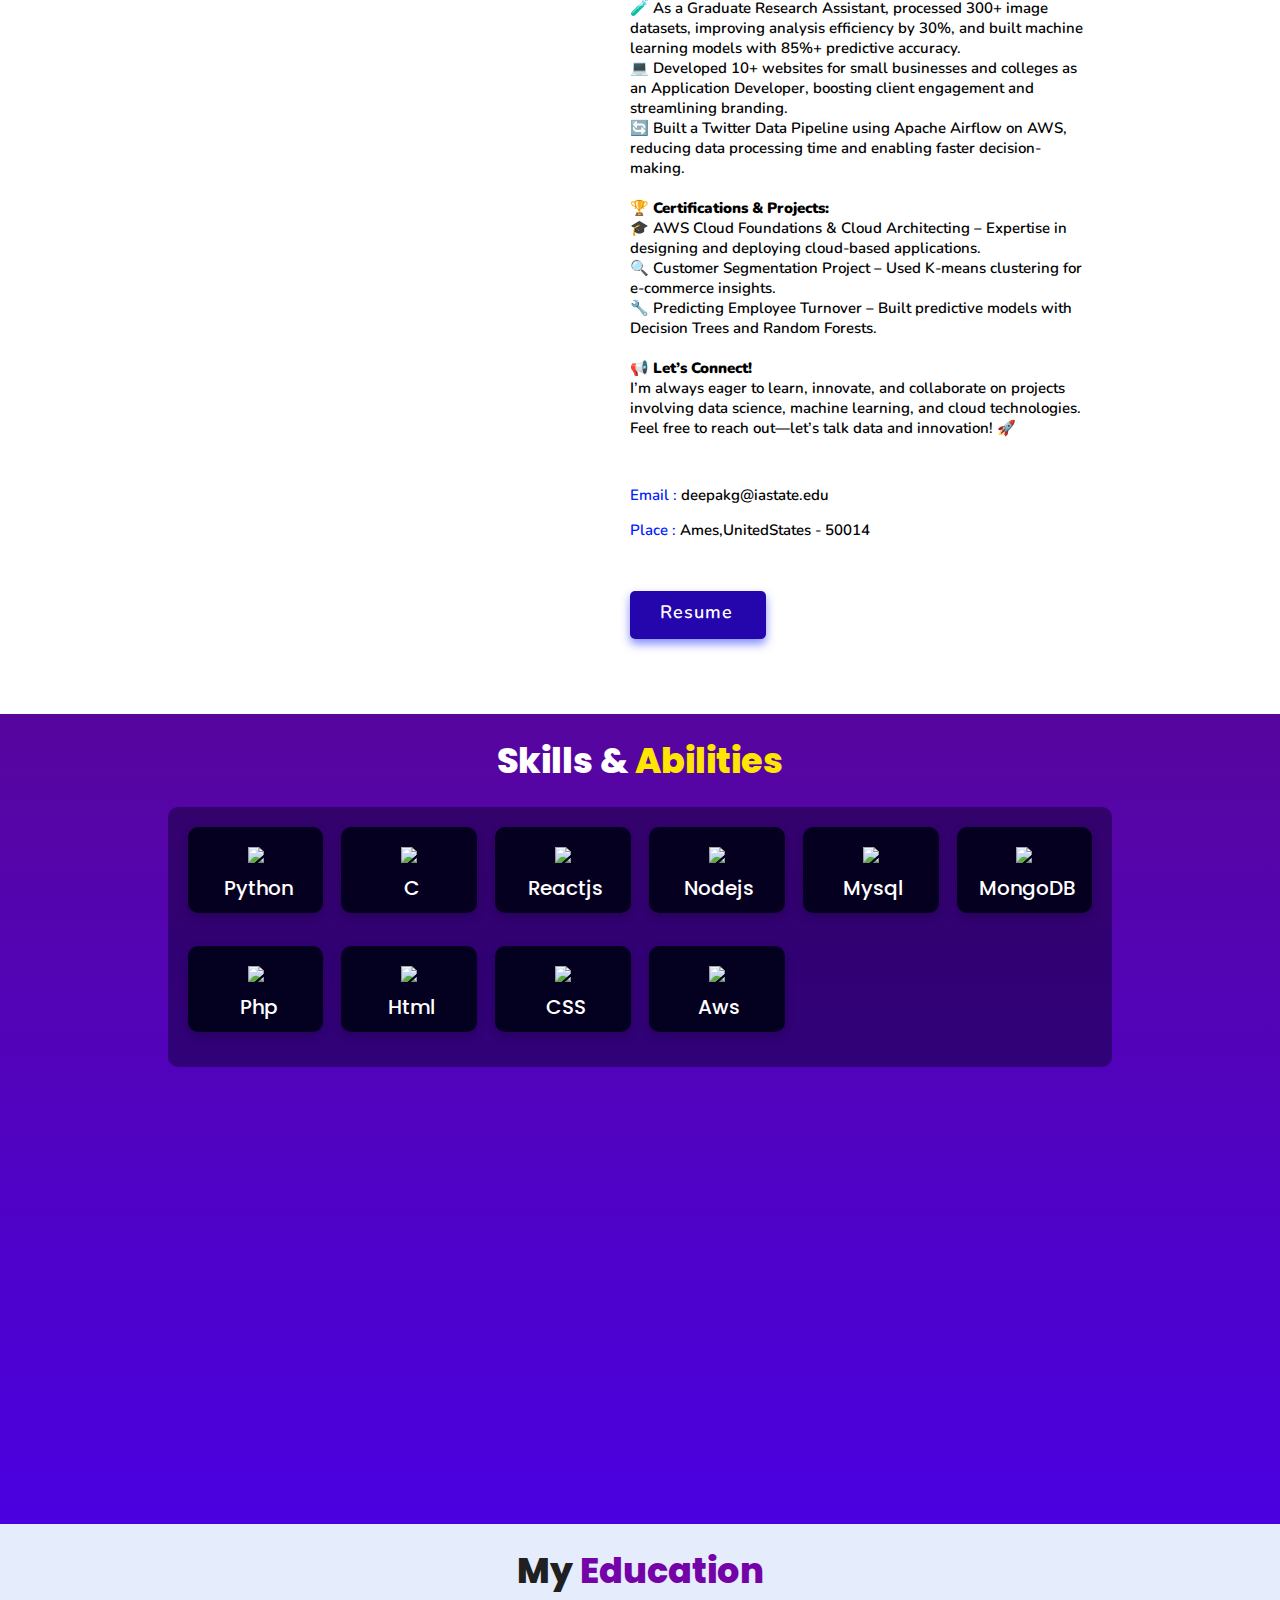
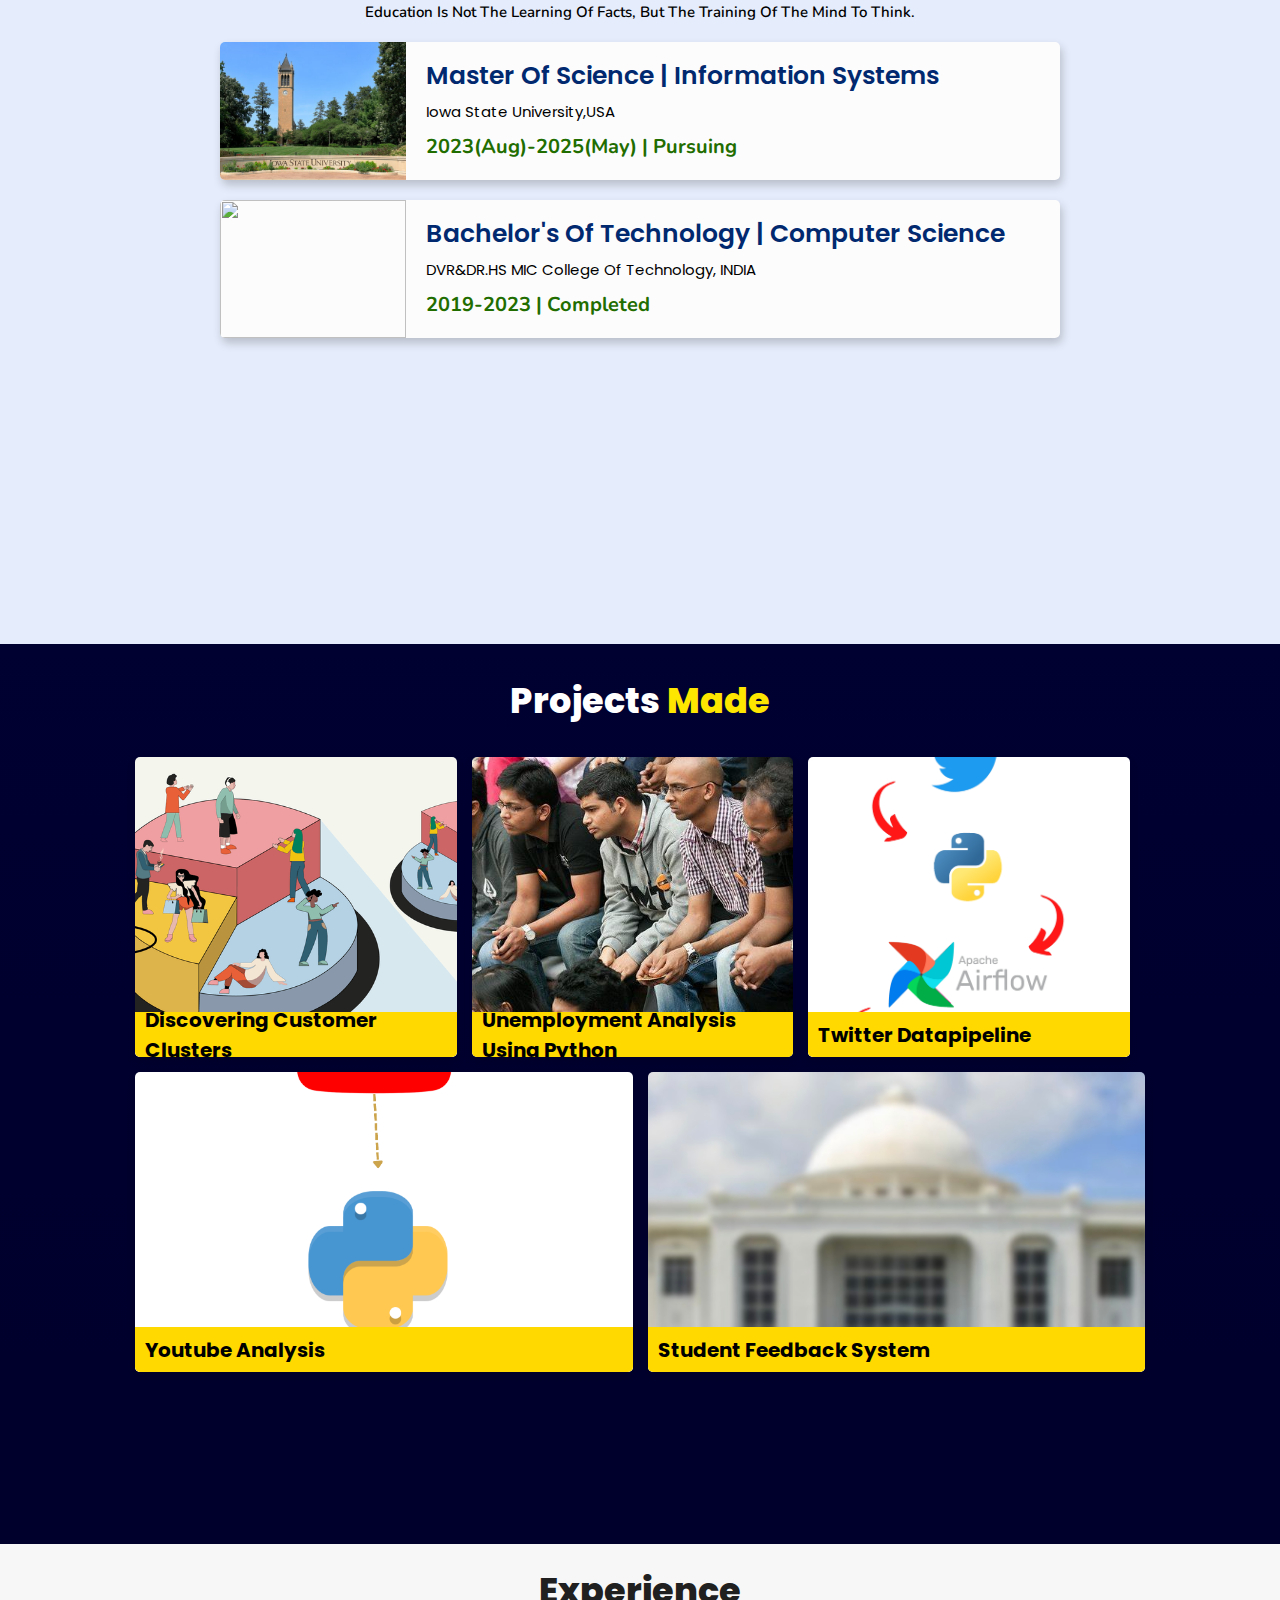
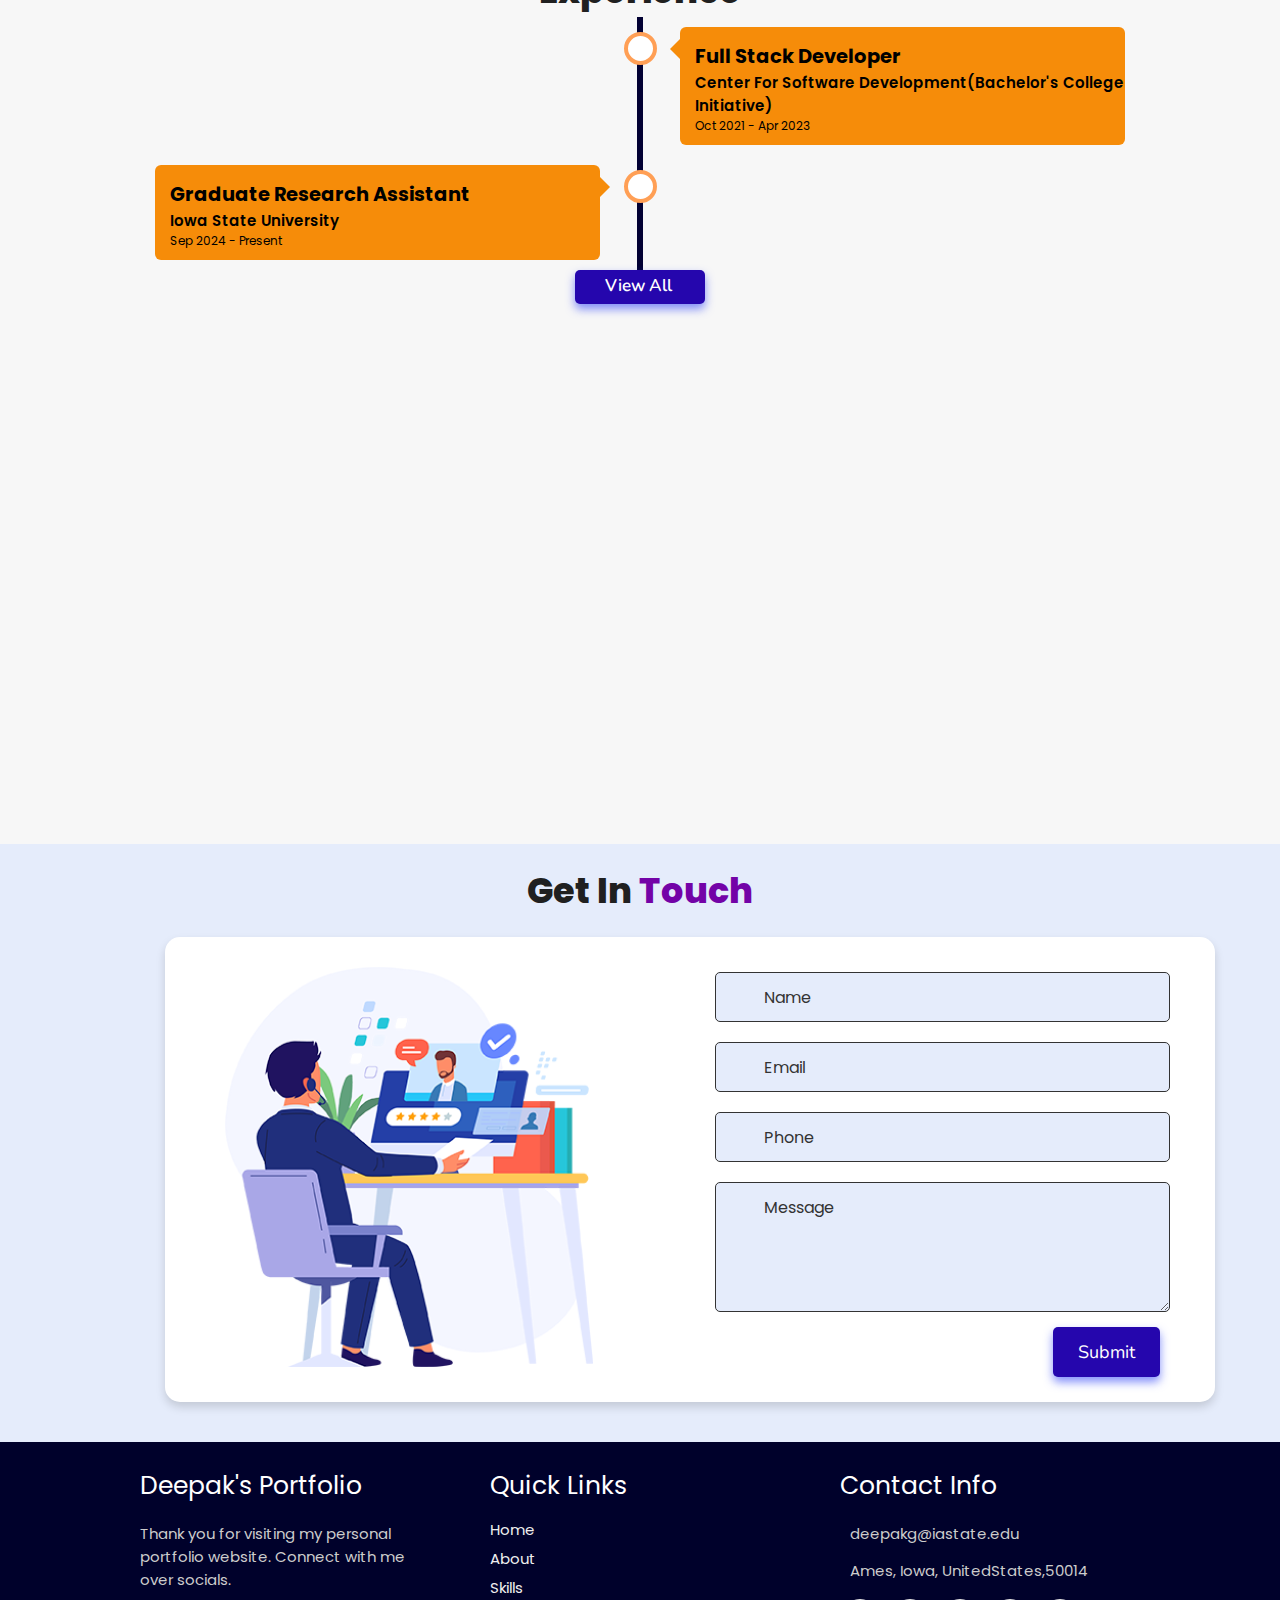
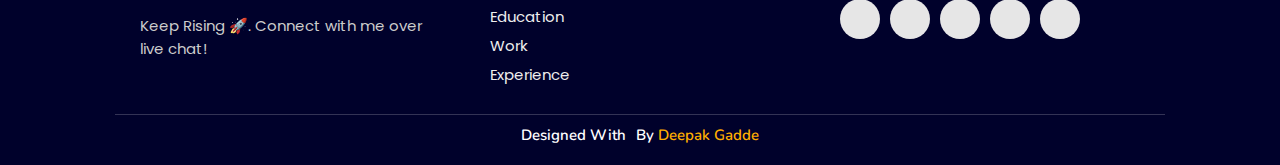
==== commit 2fb4945f: "Update index.html" ====
--- a/index.html
+++ b/index.html
@@ -83,7 +83,7 @@
         
         <p>👋 Hi! I’m Deepak Gadde, a Master’s student in Information Systems at Iowa State University (Graduating May 2025), with a passion for transforming raw data into actionable insights and building scalable solutions using AI, Machine Learning, and Cloud Technologies.
 <br><br>
-💡 What I Bring to the Table:
+<strong>💡 What I Bring to the Table:</strong>
 <br><br>
 📊 Data Analytics & Visualization – Proficient in Python, SQL, R, and Tableau to uncover trends and patterns.<br>
 🤖 Machine Learning Models – Experienced in implementing regression, clustering, and classification models with 85%+ accuracy.<br>
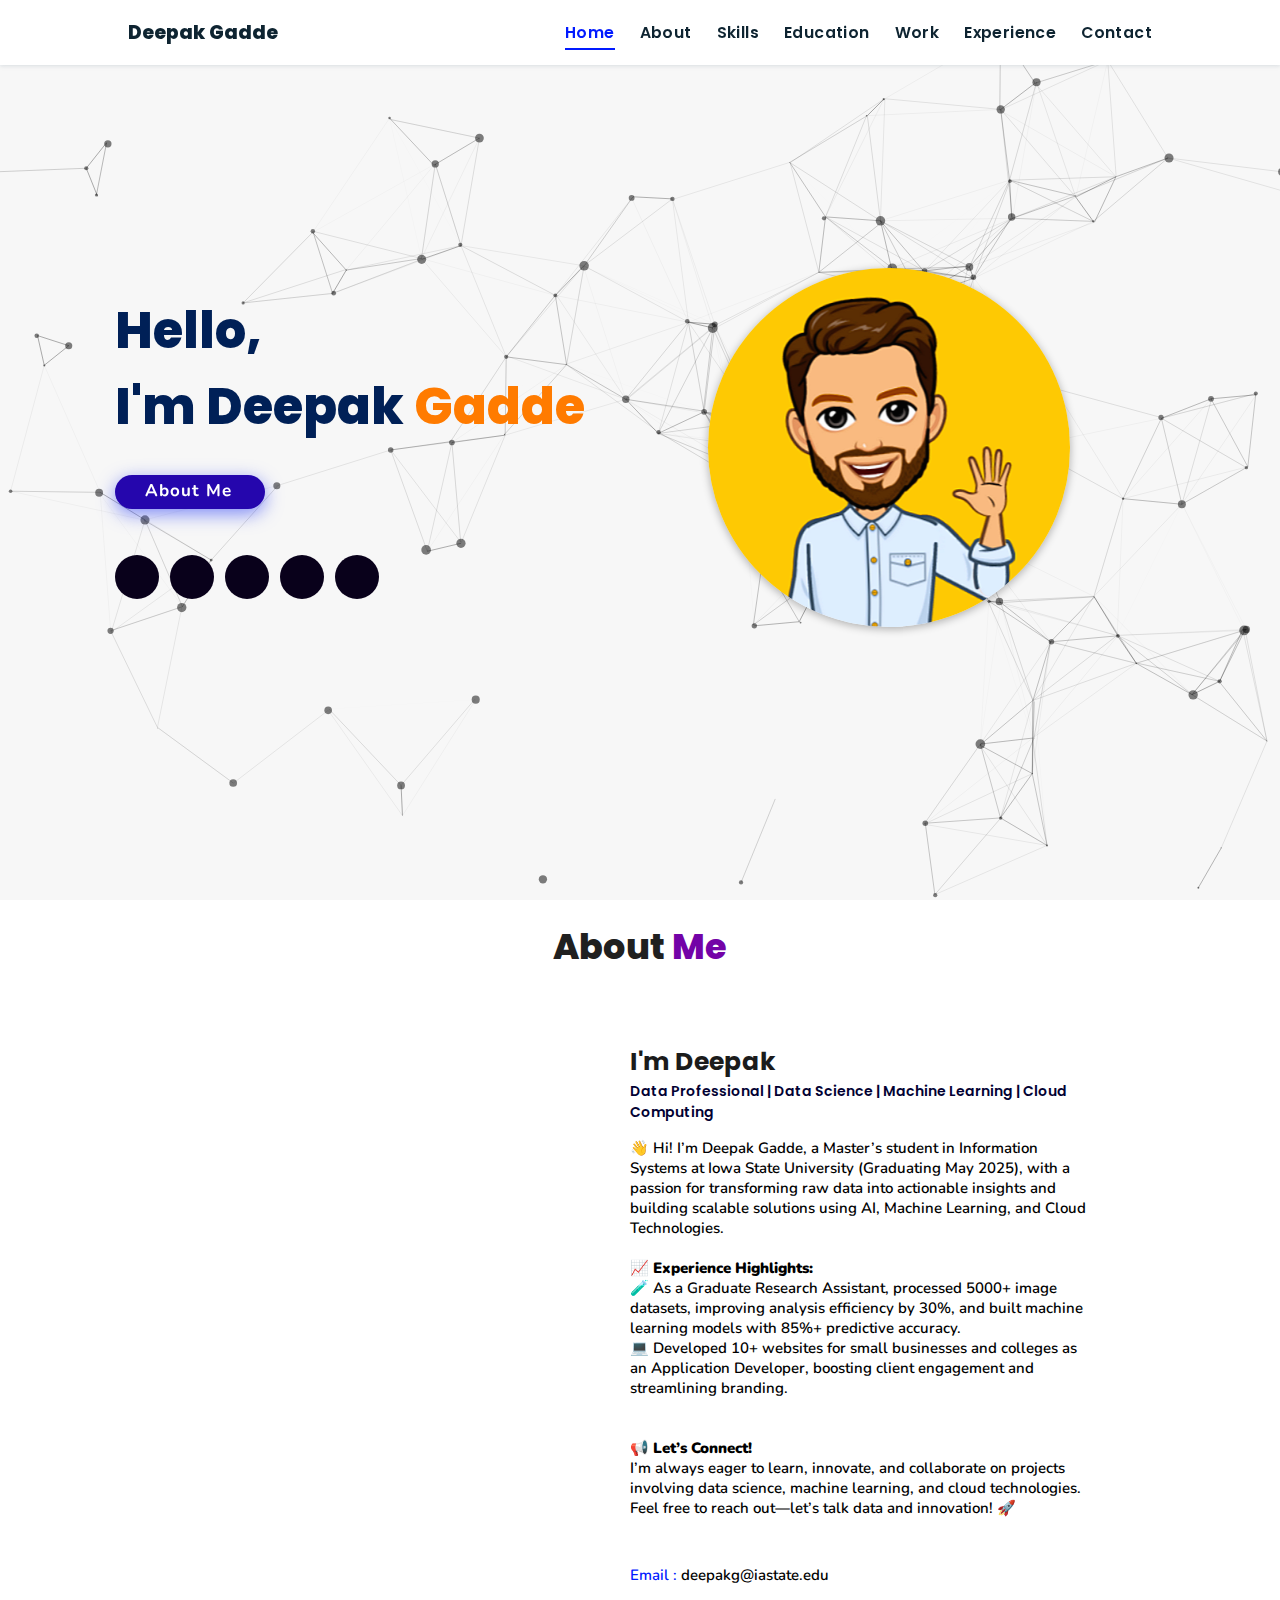
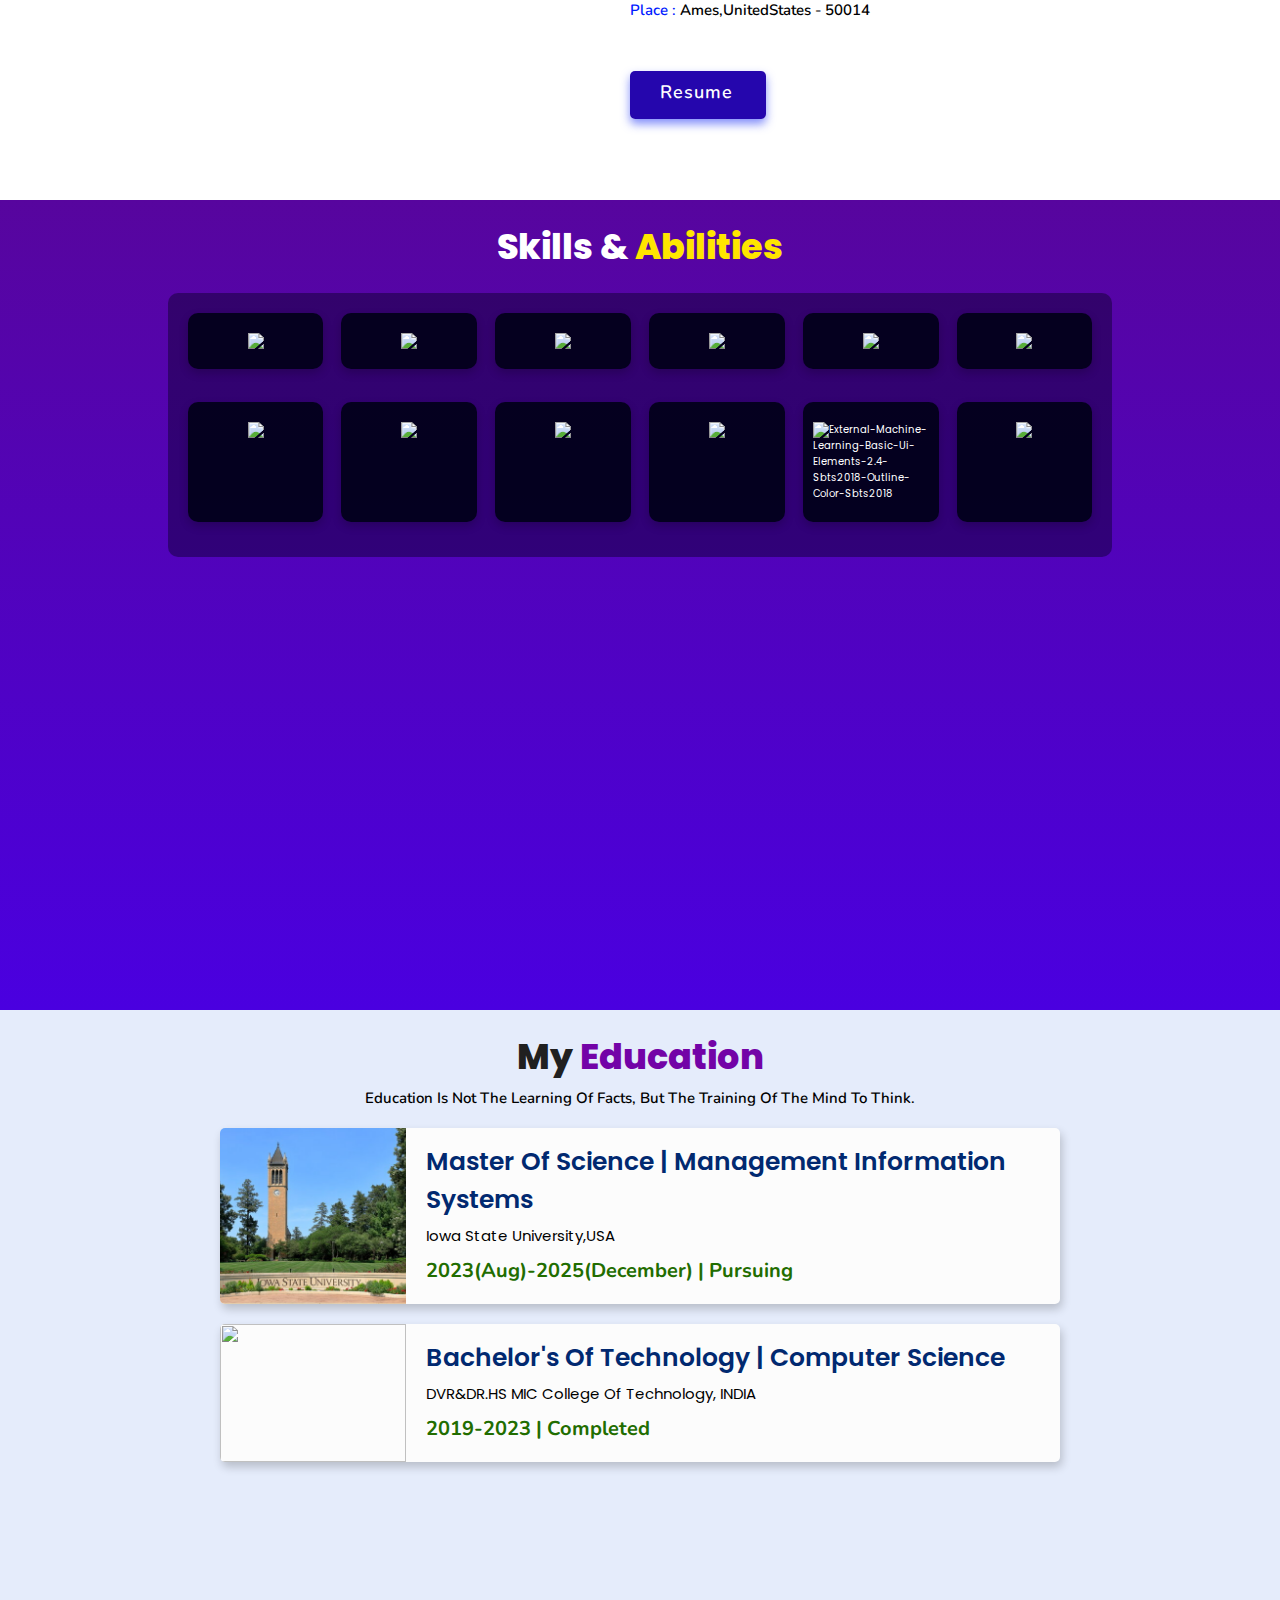
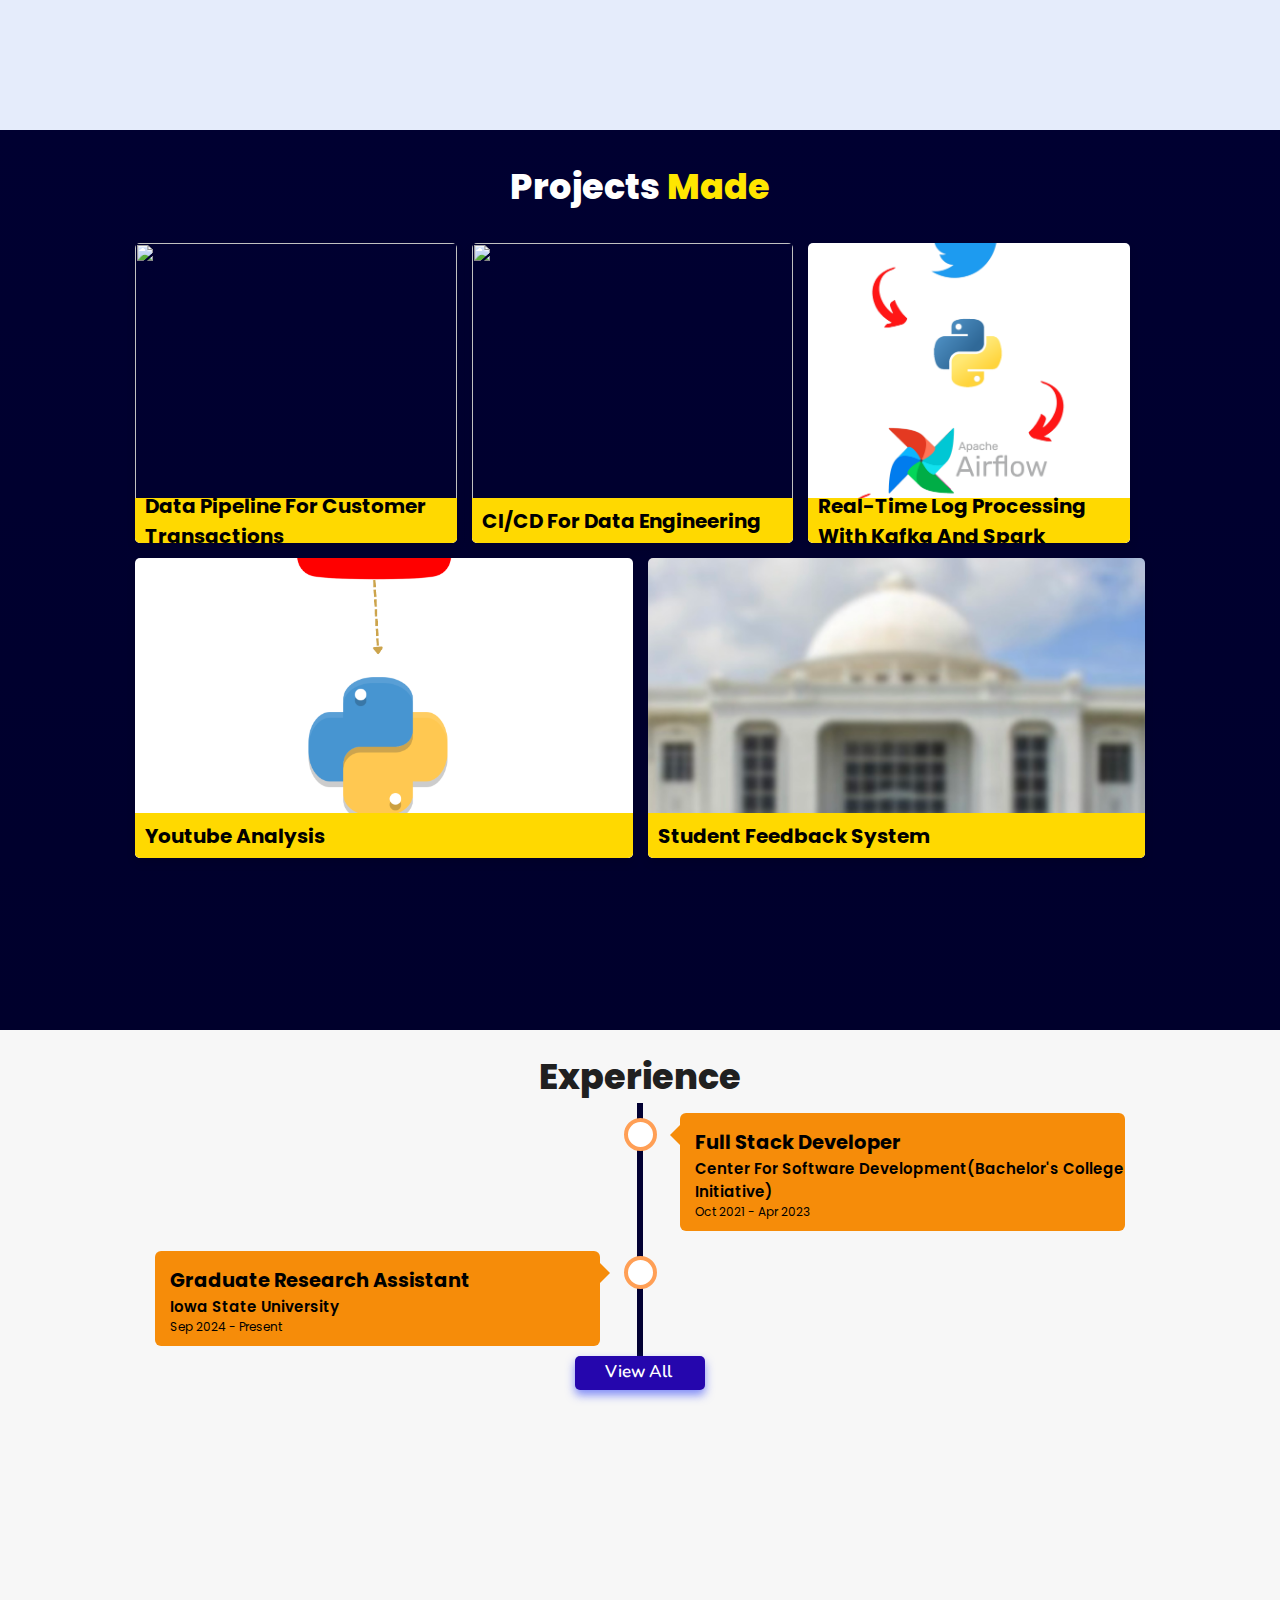
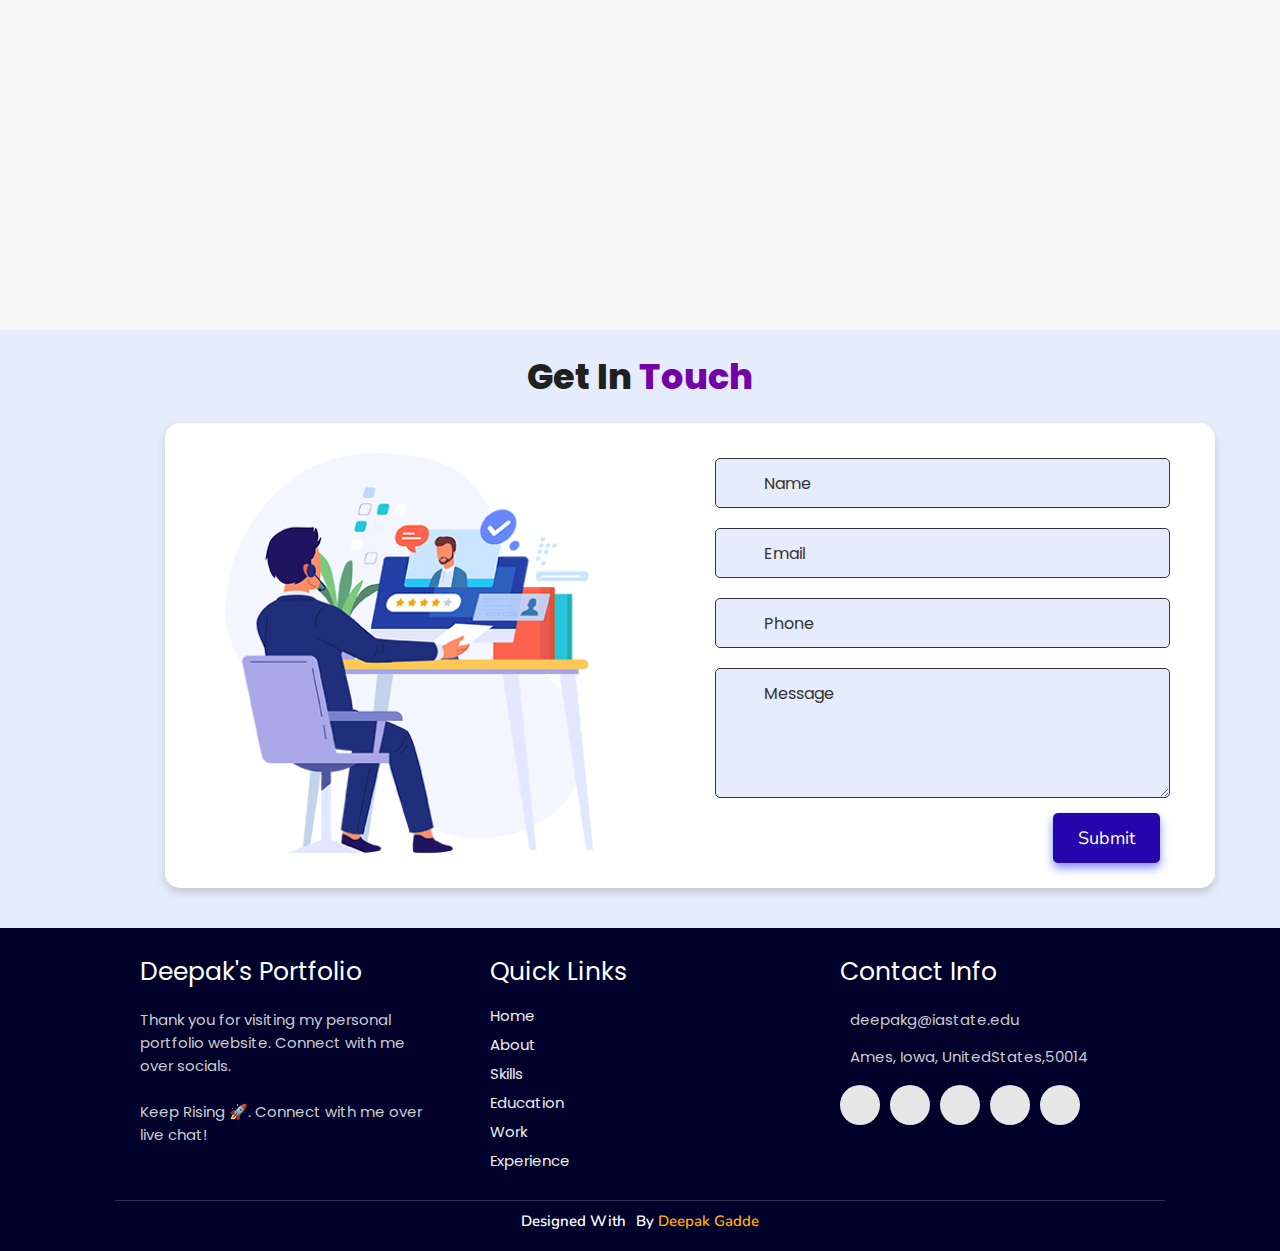
==== commit e28ef547: "Add files via upload" ====
--- a/index.html
+++ b/index.html
@@ -47,7 +47,7 @@
 
     <div class="content">
     <h2>Hello,<br/> I'm Deepak <span>Gadde</span></h2>
-    <p>Aspiring <span class="typing-text"></span></p>
+    <p> <span class="typing-text"></span></p>
     <a href="#about" class="btn"><span>About Me</span>
       <i class="fas fa-arrow-circle-down"></i>
     </a>
@@ -75,34 +75,20 @@
     <div class="row">
 
     <div class="image">
-        <img draggable="false" class="tilt" src="./assets/images/photo-output.HEIC" alt="">
+        <img draggable="false" class="tilt" src="./assets/images/deepak.jpg" alt="">
     </div>
     <div class="content">
         <h3>I'm Deepak </h3>
-        <span class="tag">🚀 Aspiring Data Professional | Data Science | Machine Learning | Cloud Computing</span>
+        <span class="tag">Data Professional | Data Science | Machine Learning | Cloud Computing</span>
         
         <p>👋 Hi! I’m Deepak Gadde, a Master’s student in Information Systems at Iowa State University (Graduating May 2025), with a passion for transforming raw data into actionable insights and building scalable solutions using AI, Machine Learning, and Cloud Technologies.
 <br><br>
-<strong>💡 What I Bring to the Table:</strong>
-<br><br>
-📊 Data Analytics & Visualization – Proficient in Python, SQL, R, and Tableau to uncover trends and patterns.<br>
-🤖 Machine Learning Models – Experienced in implementing regression, clustering, and classification models with 85%+ accuracy.<br>
-☁️ Cloud & Big Data Solutions – Hands-on experience with AWS (S3, EC2) and Azure Data Factory for creating scalable data pipelines.<br>
-🌐 Full-Stack Development – Built 10+ responsive websites using HTML, CSS, JavaScript, and ReactJS for enhanced user engagement.<br>
-🔧 Tools & Technologies – Python, SQL, R, AWS, Azure, Apache Airflow, Databricks, and TensorFlow.
-<br><br>
 <strong>📈 Experience Highlights:</strong>
 <br>
-🧪 As a Graduate Research Assistant, processed 300+ image datasets, improving analysis efficiency by 30%, and built machine learning models with 85%+ predictive accuracy.<br>
+🧪 As a Graduate Research Assistant, processed 5000+ image datasets, improving analysis efficiency by 30%, and built machine learning models with 85%+ predictive accuracy.<br>
 💻 Developed 10+ websites for small businesses and colleges as an Application Developer, boosting client engagement and streamlining branding.<br>
-🔄 Built a Twitter Data Pipeline using Apache Airflow on AWS, reducing data processing time and enabling faster decision-making.
 <br><br>
-<strong>🏆 Certifications & Projects:</strong>
-<br>
-🎓 AWS Cloud Foundations & Cloud Architecting – Expertise in designing and deploying cloud-based applications.<br>
-🔍 Customer Segmentation Project – Used K-means clustering for e-commerce insights.<br>
-🔧 Predicting Employee Turnover – Built predictive models with Decision Trees and Random Forests.
-<br><br>
+
 <strong>📢 Let’s Connect!</strong><br>
 I’m always eager to learn, innovate, and collaborate on projects involving data science, machine learning, and cloud technologies. Feel free to reach out—let’s talk data and innovation! 🚀</p>
    <br><br>     
@@ -118,7 +104,7 @@
         </div>
         
         <div class="resumebtn">
-            <a href="https://drive.google.com/file/d/1uhk9C5ehlZlVR6Irl1rBupCfFhFD1ezU/view?usp=share_link" target="_blank" class="btn"><span>Resume</span>
+            <a href="https://drive.google.com/file/d/1Z9-SMqiVge3VeFOYDKG1Ph7H4vEi1g-G/view?usp=sharing" target="_blank" class="btn"><span>Resume</span>
                 <i class="fas fa-chevron-right"></i>
             </a>
         </div>
@@ -138,65 +124,78 @@
 
             <div class="bar">
               <div class="info">
-                <img src="https://img.icons8.com/color/60/python--v1.png"/>
-                <span>Python</span>
-              </div>
-            </div> 
-            <div class="bar">
-              <div class="info">
-                <img src="https://img.icons8.com/badges/60/circled-c.png"/>
-                <span>c</span>
-              </div>
-            </div> 
-            <div class="bar">
-              <div class="info">
-                <img src="https://img.icons8.com/color/60/react-native.png"/>
-                <span>Reactjs</span>
+                <img src="https://img.icons8.com/color/70/python--v1.png"/>
+                <span></span>
+              </div>
+            </div> 
+            <div class="bar">
+              <div class="info">
+                <img src="https://img.icons8.com/badges/70/circled-c.png"/>
+                <span></span>
+              </div>
+            </div> 
+            <div class="bar">
+              <div class="info">
+                <img src="https://img.icons8.com/color/70/react-native.png"/>
+                <span></span>
               </div>
             </div> 
            
             <div class="bar">
               <div class="info">
-                <img src="https://img.icons8.com/fluency/60/node-js.png"/>
-                <span>Nodejs</span>
-              </div>
-            </div> 
-            <div class="bar">
-              <div class="info">
-                <img src="https://img.icons8.com/color/60/mysql-logo.png"/>
-                <span>Mysql</span>
-              </div>
-            </div> 
-            <div class="bar">
-              <div class="info">
-                <img src="https://img.icons8.com/color/60/mongodb.png"/>
-                <span>MongoDB</span>
-              </div>
-            </div> 
-            <div class="bar">
-              <div class="info">
-                <img src="https://img.icons8.com/officel/60/php-logo.png"/>
-                <span>Php</span>
-              </div>
-            </div> 
-            <div class="bar">
-              <div class="info">
-                <img src="https://img.icons8.com/color/60/html-5--v1.png"/>
-                <span>Html</span>
-              </div>
-            </div> 
-            <div class="bar">
-              <div class="info">
-                <img src="https://img.icons8.com/fluency/60/css3.png"/>
-                <span>CSS</span>
-              </div>
-            </div> 
-            <div class="bar">
-              <div class="info">
-                <img src="https://img.icons8.com/color/60/amazon-web-services.png"/>
-                <span>Aws</span>
-              </div>
-            </div> 
+                <img src="https://img.icons8.com/fluency/70/node-js.png"/>
+                <span></span>
+              </div>
+            </div> 
+            <div class="bar">
+              <div class="info">
+                <img src="https://img.icons8.com/color/70/mysql-logo.png"/>
+                <span></span>
+              </div>
+            </div> 
+            <div class="bar">
+              <div class="info">
+                <img src="https://img.icons8.com/color/70/mongodb.png"/>
+                <span></span>
+              </div>
+            </div> 
+            <div class="bar">
+              <div class="info">
+                <img src="https://img.icons8.com/officel/70/php-logo.png"/>
+                <span></span>
+              </div>
+            </div> 
+            <div class="bar">
+              <div class="info">
+                <img src="https://img.icons8.com/color/70/html-5--v1.png"/>
+                <span></span>
+              </div>
+            </div> 
+            <div class="bar">
+              <div class="info">
+                <img src="https://img.icons8.com/fluency/70/css3.png"/>
+                <span></span>
+              </div>
+            </div> 
+            <div class="bar">
+              <div class="info">
+                <img src="https://img.icons8.com/nolan/70/amazon-web-services.png"/>
+                <span></span>
+              </div>
+            </div> 
+            <div class="bar">
+              <div class="info">
+                <img src="https://img.icons8.com/external-sbts2018-outline-color-sbts2018/58/external-machine-learning-basic-ui-elements-2.4-sbts2018-outline-color-sbts2018.png" alt="external-machine-learning-basic-ui-elements-2.4-sbts2018-outline-color-sbts2018"/>
+                <span></span>
+              </div>
+            </div> 
+            <div class="bar">
+              <div class="info">
+                <img src="https://img.icons8.com/color/70/apache-spark.png "/>
+                <span></span>
+              </div>
+            </div> 
+            
             
            
 
@@ -220,9 +219,9 @@
         <img draggable="false" src="./assets/images/education/college.jpg" alt="">
         </div>
         <div class="content">
-        <h3>Master of Science | Information Systems</h3>
+        <h3>Master of Science | Management Information Systems</h3>
         <p>Iowa state University,USA</p>
-        <h4>2023(Aug)-2025(May) | Pursuing</h4>
+        <h4>2023(Aug)-2025(December) | Pursuing</h4>
         </div>
     </div>
 
@@ -249,31 +248,32 @@
 
   <div class="box-container">
          <div class="box tilt">
-      <img draggable="false" src="./assets/images/projects/segmentation.png" alt="" />
-      <div class="content">
-        <div class="tag">
-        <h3>Discovering Customer Clusters</h3>
-        </div>
-        <div class="desc">
-          <p>In this project, I analyzed and segmented a real-world e-commerce customer base using Python, the scikit-learn library, and Plotly.</p>
+      <img draggable="false" src="./assets/images/etl_pipeline.png" alt="" />
+      <div class="content">
+        <div class="tag">
+        <h3>Data Pipeline for Customer Transactions</h3>
+        </div>
+        <div class="desc">
+          <p>Developed an end-to-end ETL pipeline to process and transform online retail transaction data using AWS S3,
+            Glue, and Redshift.</p>
           <div class="btns">
             <a href="#" class="btn" target="_blank"><i class="fas fa-eye"></i> View</a>
-            <a href="https://github.com/deepak2509/CustomerSegmentation-Unsupervised-ML-Model" class="btn" target="_blank">Code <i class="fas fa-code"></i></a>
+            <a href="https://github.com/deepak2509" class="btn" target="_blank">Code <i class="fas fa-code"></i></a>
           </div>
         </div>
       </div>
     </div> 
     <div class="box tilt">
-      <img draggable="false" src="./assets/images/projects/mcms.php.jpeg" alt="" />
-      <div class="content">
-        <div class="tag">
-        <h3>Unemployment Analysis using Python</h3>
-        </div>
-        <div class="desc">
-          <p>Utilized Python to analyze India's unemployment rate during the Covid-19 pandemic.</p>
+      <img draggable="false" src="./assets/images/Screenshot 2025-03-20 at 4.14.15 PM.png" alt="" />
+      <div class="content">
+        <div class="tag">
+        <h3>CI/CD for Data Engineering</h3>
+        </div>
+        <div class="desc">
+          <p>Designed a CI/CD pipeline using GitHub Actions, Terraform, and Docker for seamless ETL deployment</p>
           <div class="btns">
             <a href="#" class="btn" target="_blank"><i class="fas fa-eye"></i> View</a>
-            <a href="https://github.com/deepak2509/DataEngineering-project2-YouTube-analysis" class="btn" target="_blank">Code <i class="fas fa-code"></i></a>
+            <a href="https://github.com/deepak2509" class="btn" target="_blank">Code <i class="fas fa-code"></i></a>
           </div>
         </div>
       </div>
@@ -282,13 +282,14 @@
       <img draggable="false" src="./assets/images/projects/twitter.PNG" alt="" />
       <div class="content">
         <div class="tag">
-        <h3>Twitter Datapipeline</h3>
-        </div>
-        <div class="desc">
-          <p>Orchestrated the design and development of a cutting-edge data pipeline using Apache Airflow on Amazon EC2 to extract user data from the Twitter API.</p>
+        <h3>Real-time Log Processing with Kafka and Spark</h3>
+        </div>
+        <div class="desc">
+          <p>Built a real-time log processing system using Apache Kafka for data streaming and Apache Spark for
+            processing.</p>
           <div class="btns">
             <a href="#" class="btn" target="_blank"><i class="fas fa-eye"></i> View</a>
-            <a href="https://github.com/deepak2509/DataEngineering-project-with-twitter-data" class="btn" target="_blank">Code <i class="fas fa-code"></i></a>
+            <a href="https://github.com/deepak2509" class="btn" target="_blank">Code <i class="fas fa-code"></i></a>
           </div>
         </div>
       </div>
@@ -304,7 +305,7 @@
           <p>Modernized the development and deployment of a scalable infrastructure using AWS Glue, Spark, and Data Lake.</p>
           <div class="btns">
             <a href="#" class="btn" target="_blank"><i class="fas fa-eye"></i> View</a>
-            <a href="https://github.com/deepak2509/DataEngineering-project2-YouTube-analysis" class="btn" target="_blank">Code <i class="fas fa-code"></i></a>
+            <a href="https://github.com/deepak2509" class="btn" target="_blank">Code <i class="fas fa-code"></i></a>
           </div>
         </div>
       </div>
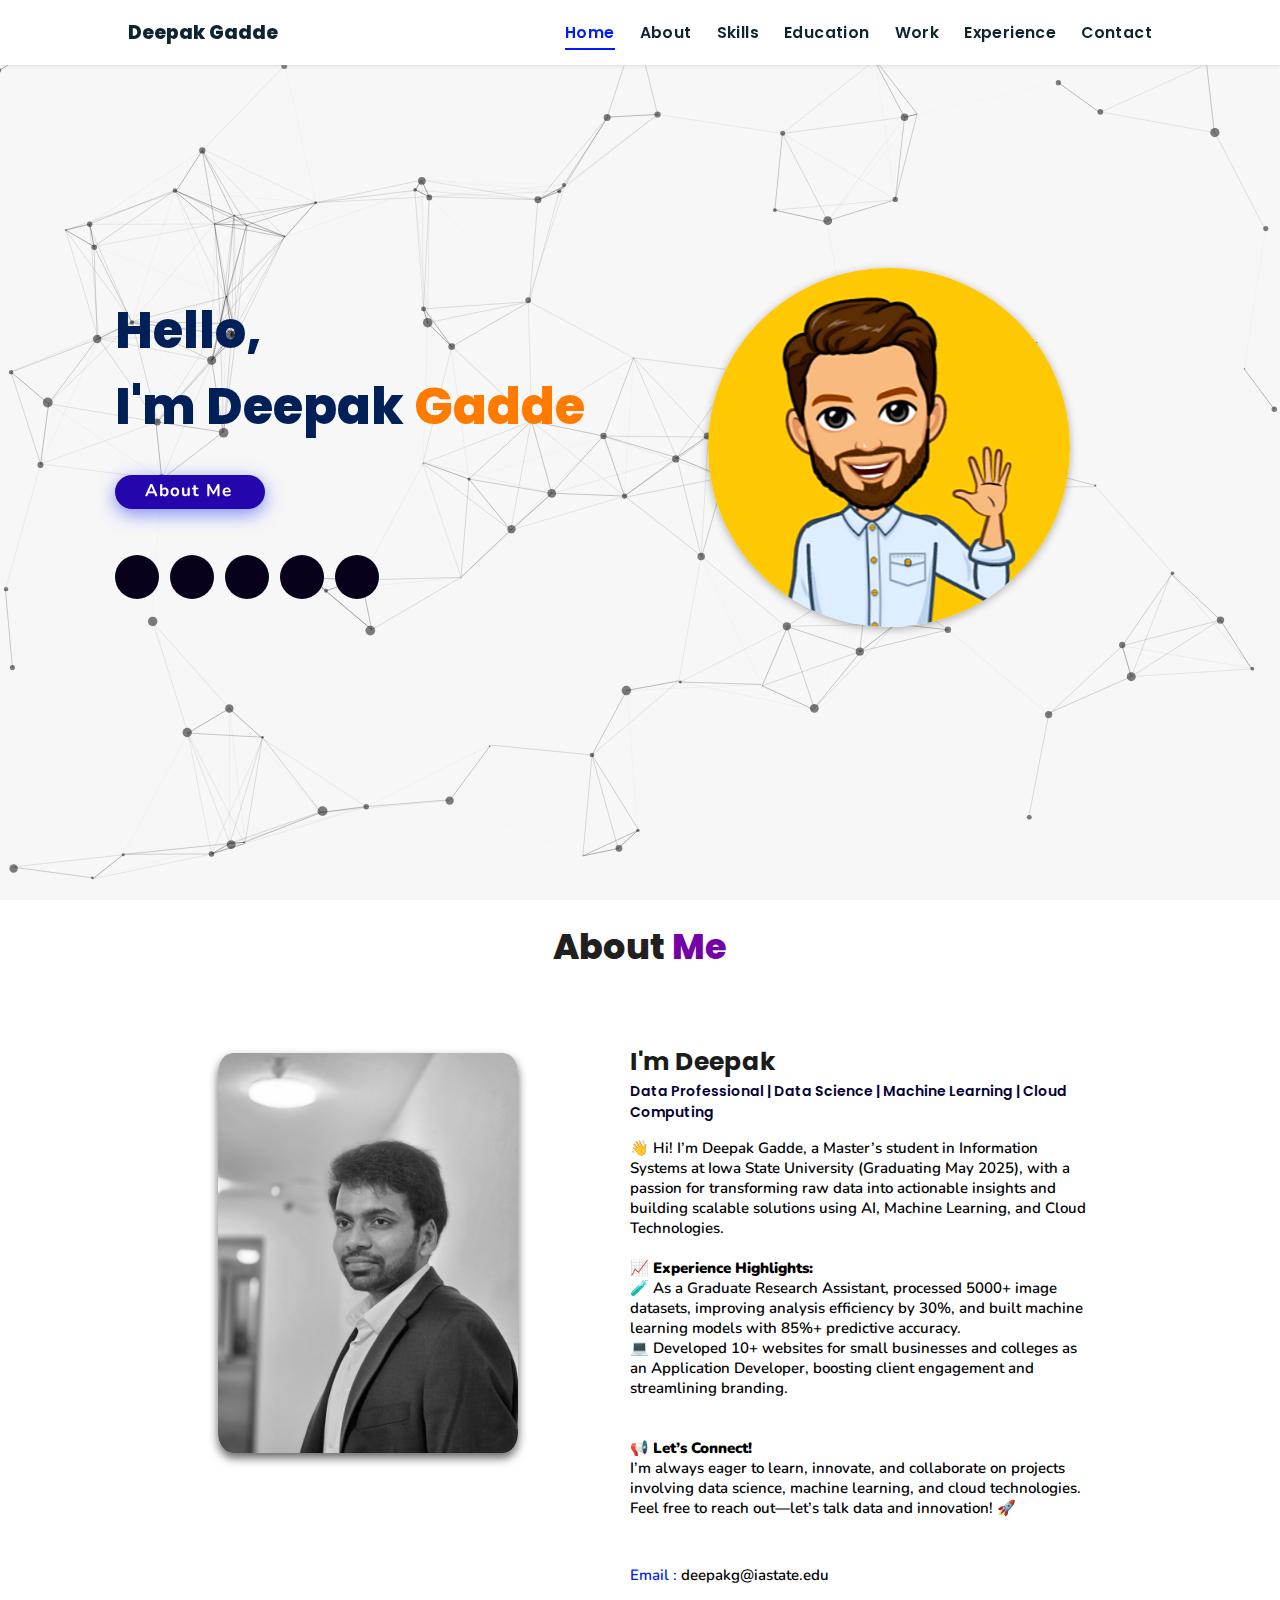
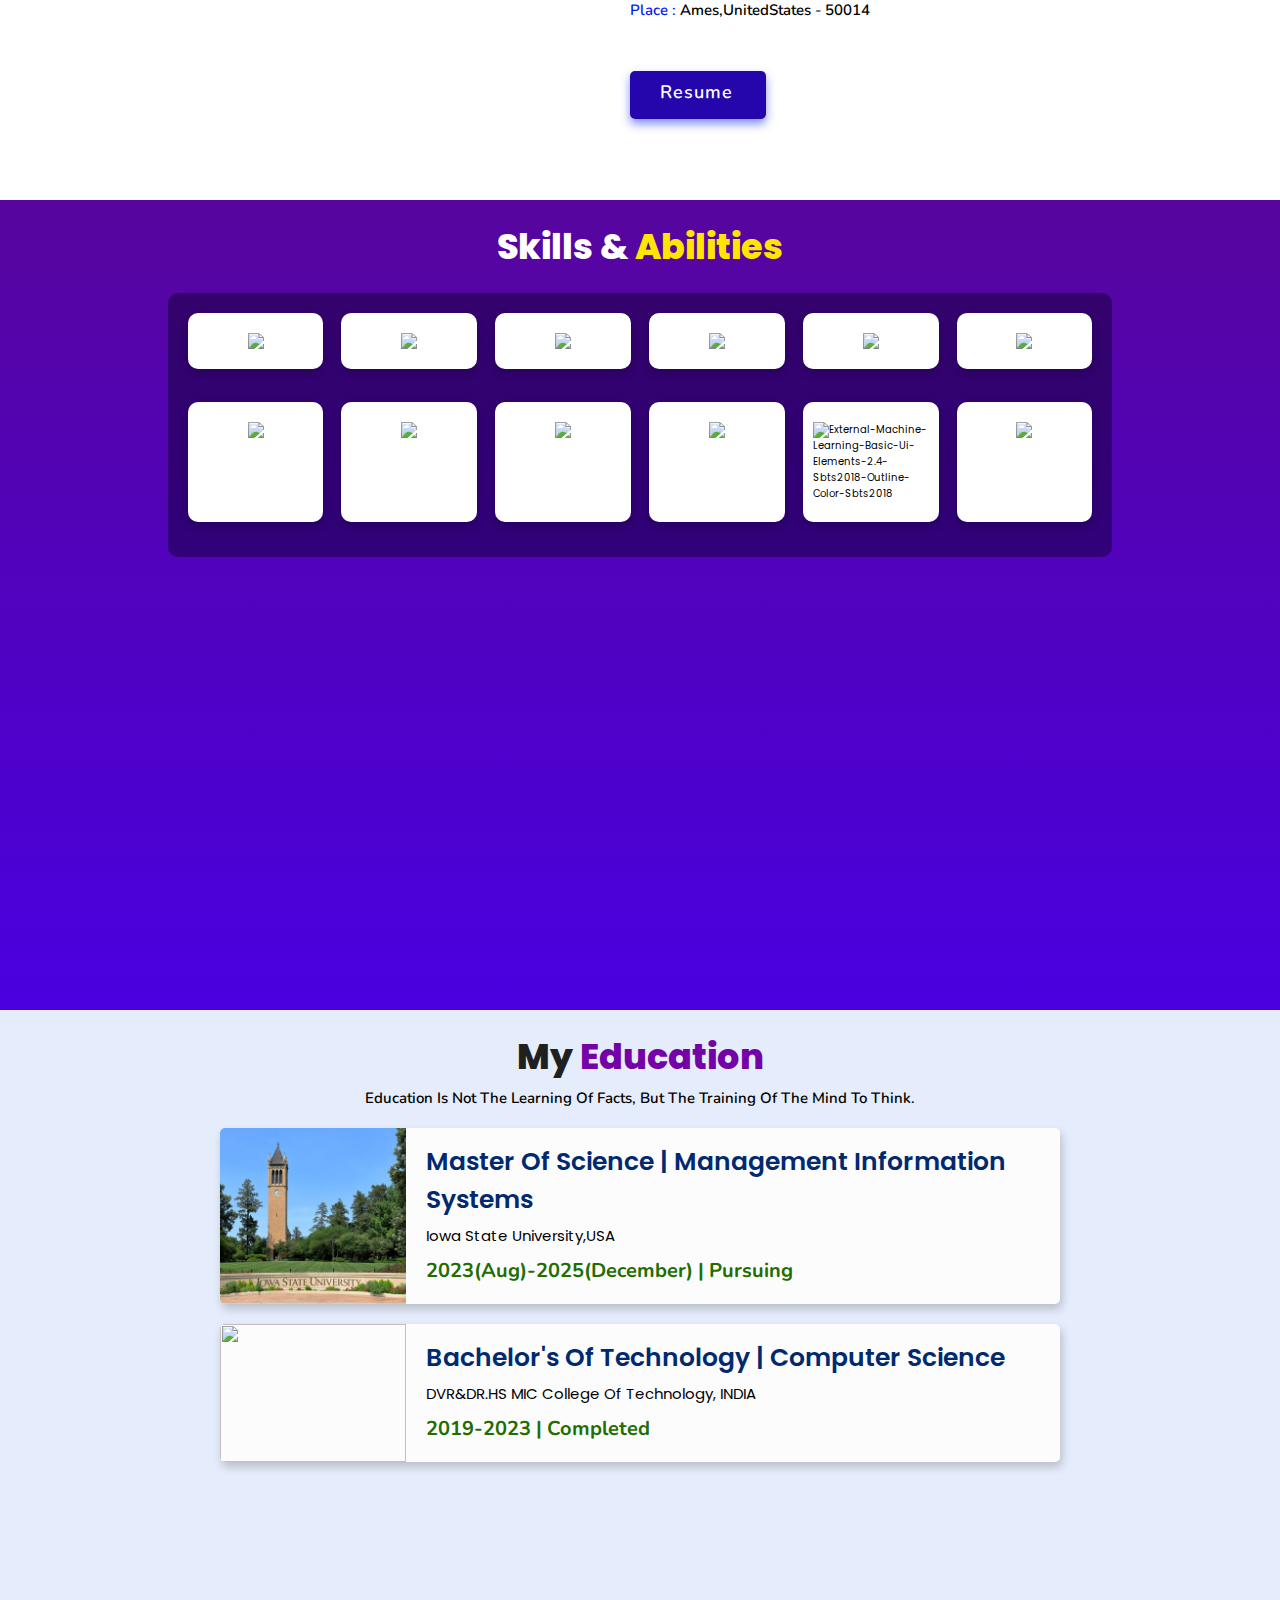
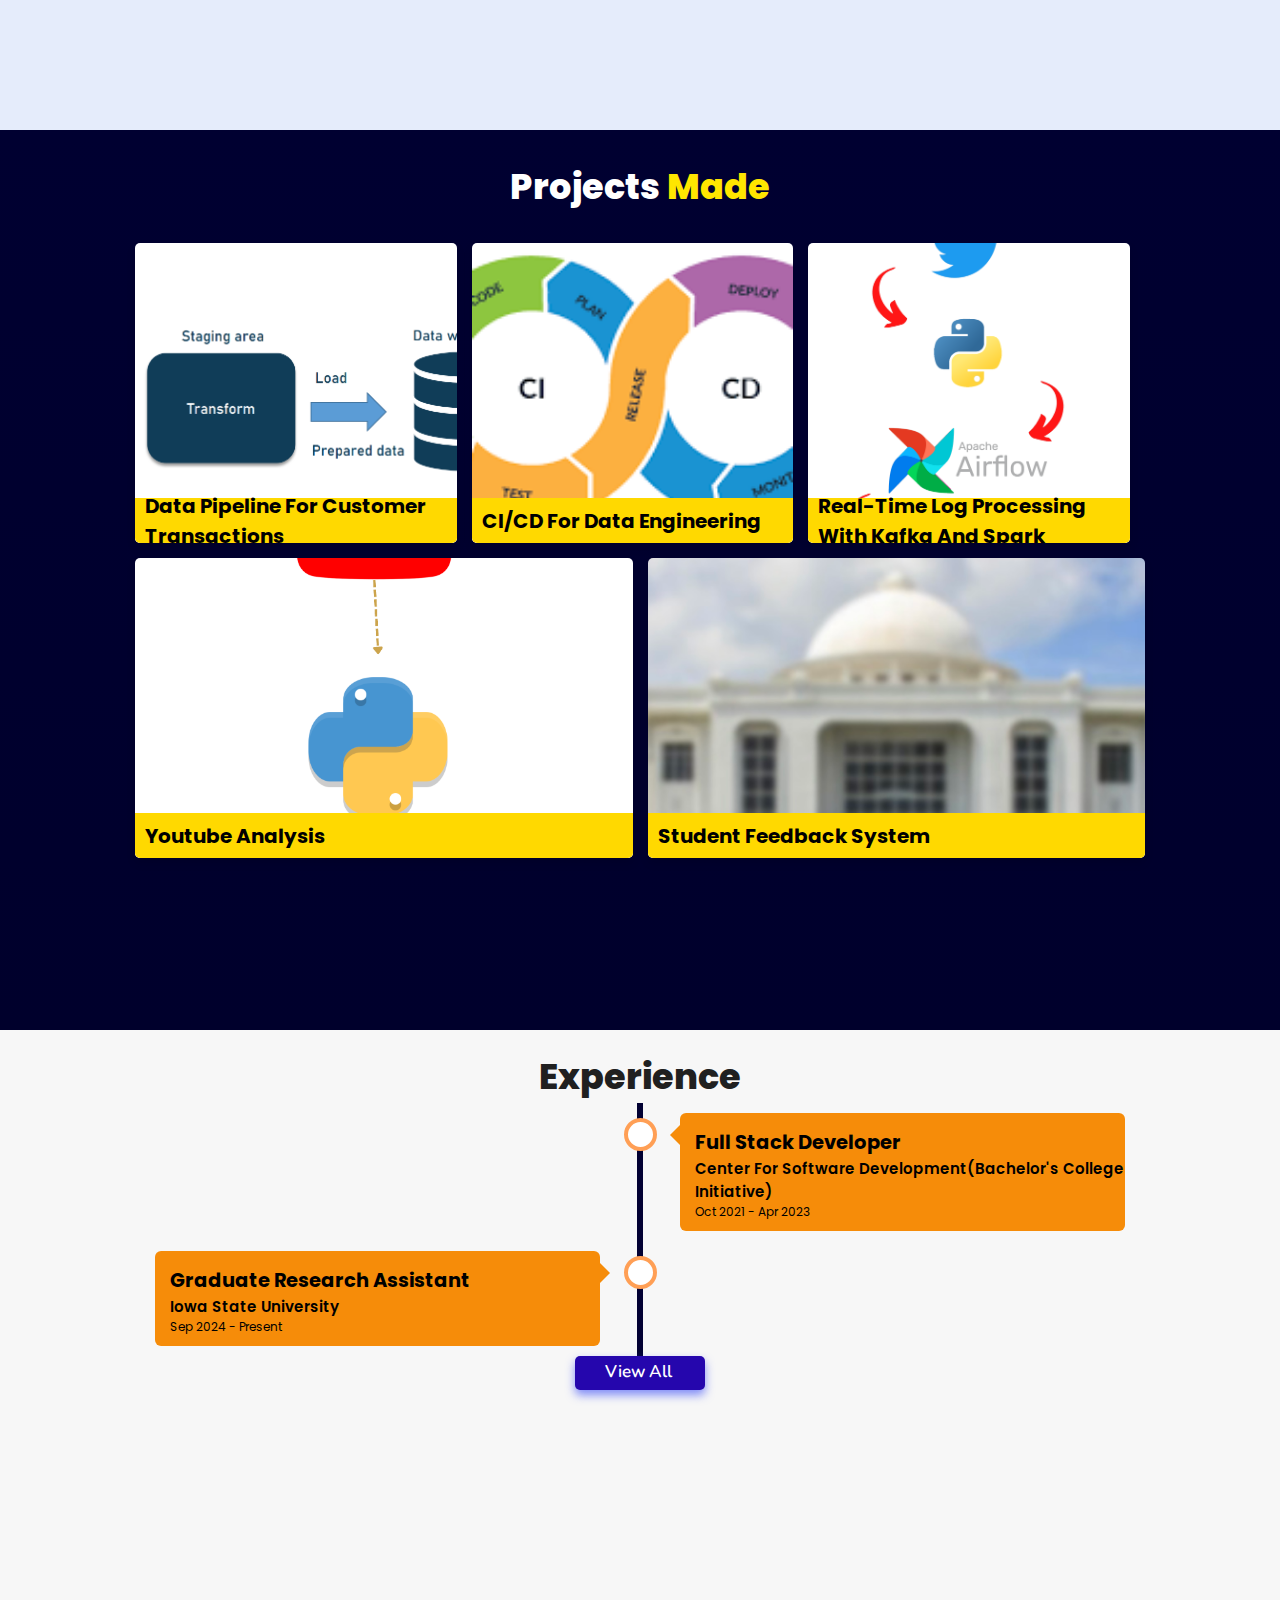
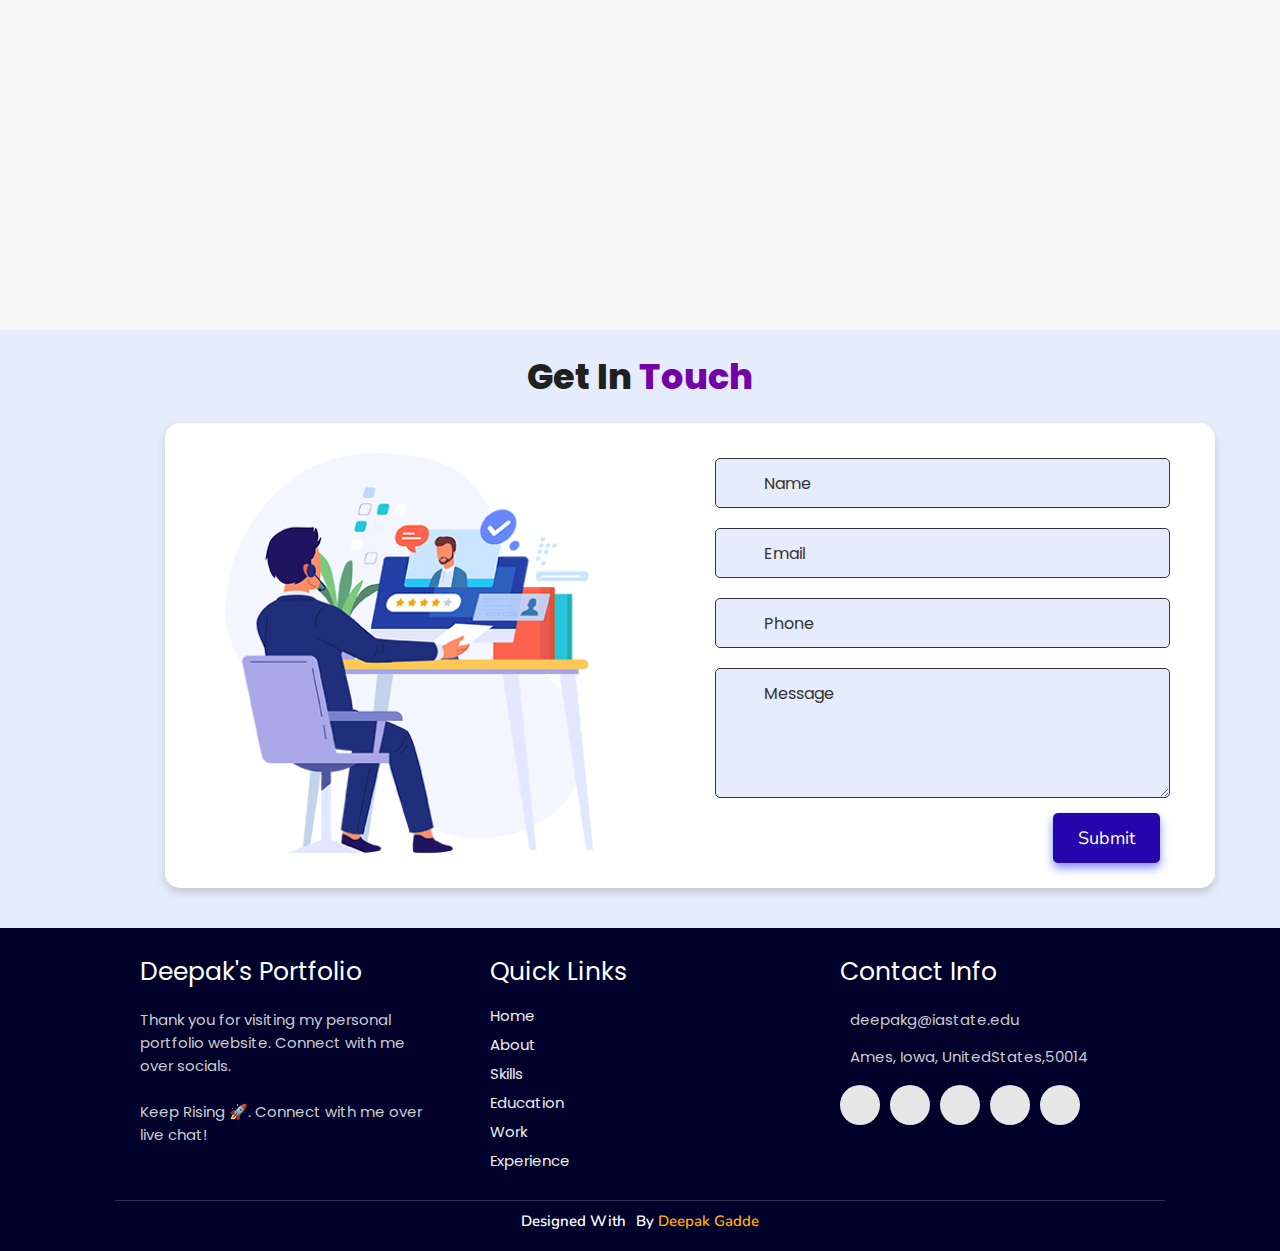
==== commit 06fd5411: "Update index.html" ====
--- a/index.html
+++ b/index.html
@@ -264,7 +264,7 @@
       </div>
     </div> 
     <div class="box tilt">
-      <img draggable="false" src="./assets/images/Screenshot 2025-03-20 at 4.14.15 PM.png" alt="" />
+      <img draggable="false" src="./assets/images/cdpipeline.png" alt="" />
       <div class="content">
         <div class="tag">
         <h3>CI/CD for Data Engineering</h3>
--- a/assets/css/style.css
+++ b/assets/css/style.css
@@ -471,7 +471,7 @@
 }
 .skills .container {
   background: rgba(0, 0, 22, 0.4);
-  color: #fff;
+  color: #000;
   border-radius: 1rem;
   padding: 2rem;
   width: 90%;
@@ -489,12 +489,13 @@
   padding: 10px;
   border-radius: 1rem;
   box-shadow: 0 4px 10px rgba(0, 0, 0, 0.2);
-  background: rgba(0, 0, 22, 0.9);
+  background: #fff;
   transition: 0.2s;
 }
 .skills .container .bar:hover {
   box-shadow: 0 8px 10px rgba(0, 2, 68, 0.8) !important;
   background-color: rgba(0, 0, 0, 0.9) !important;
+  color:#fff;
 }
 .skills .container .bar .info {
   display: flex;
@@ -650,6 +651,7 @@
 }
 .work .heading span {
   color: rgb(255, 230, 0);
+  margin-top: 20px;
 }
 .work .box-container {
   display: flex;
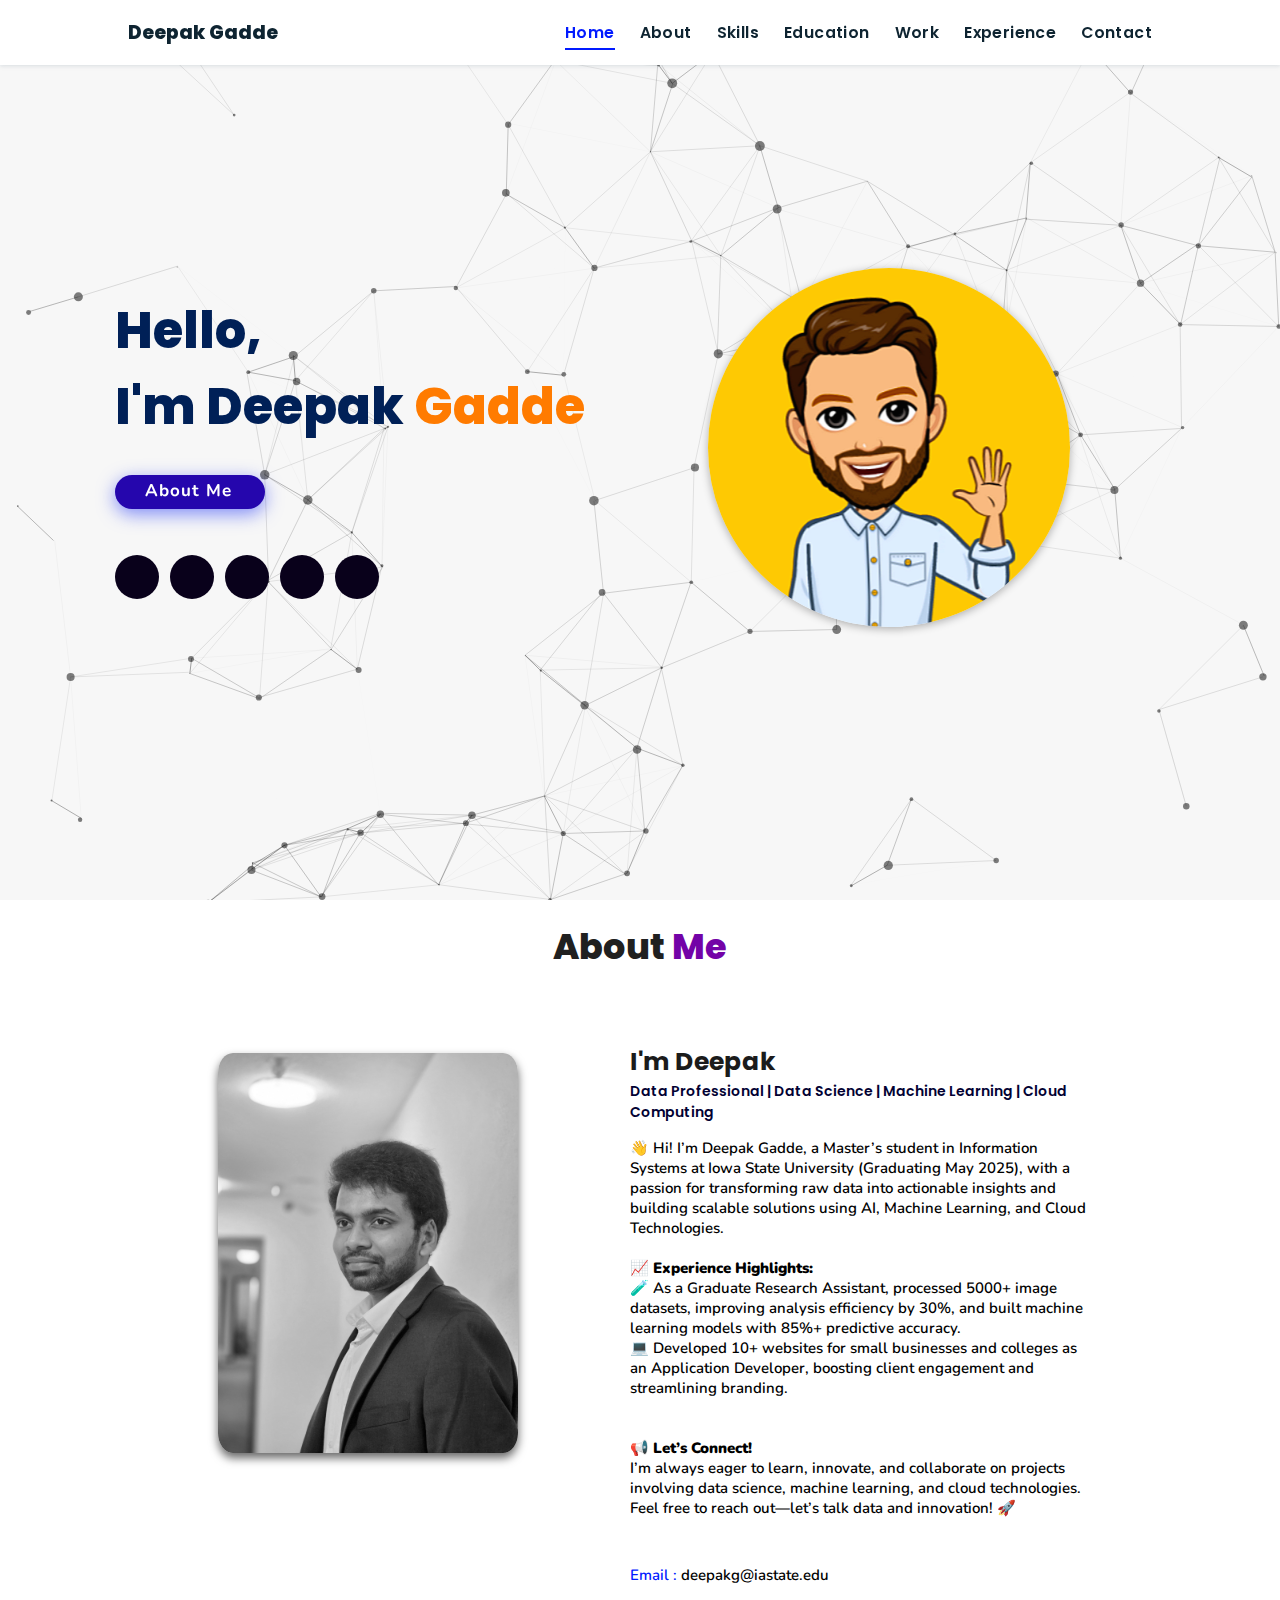
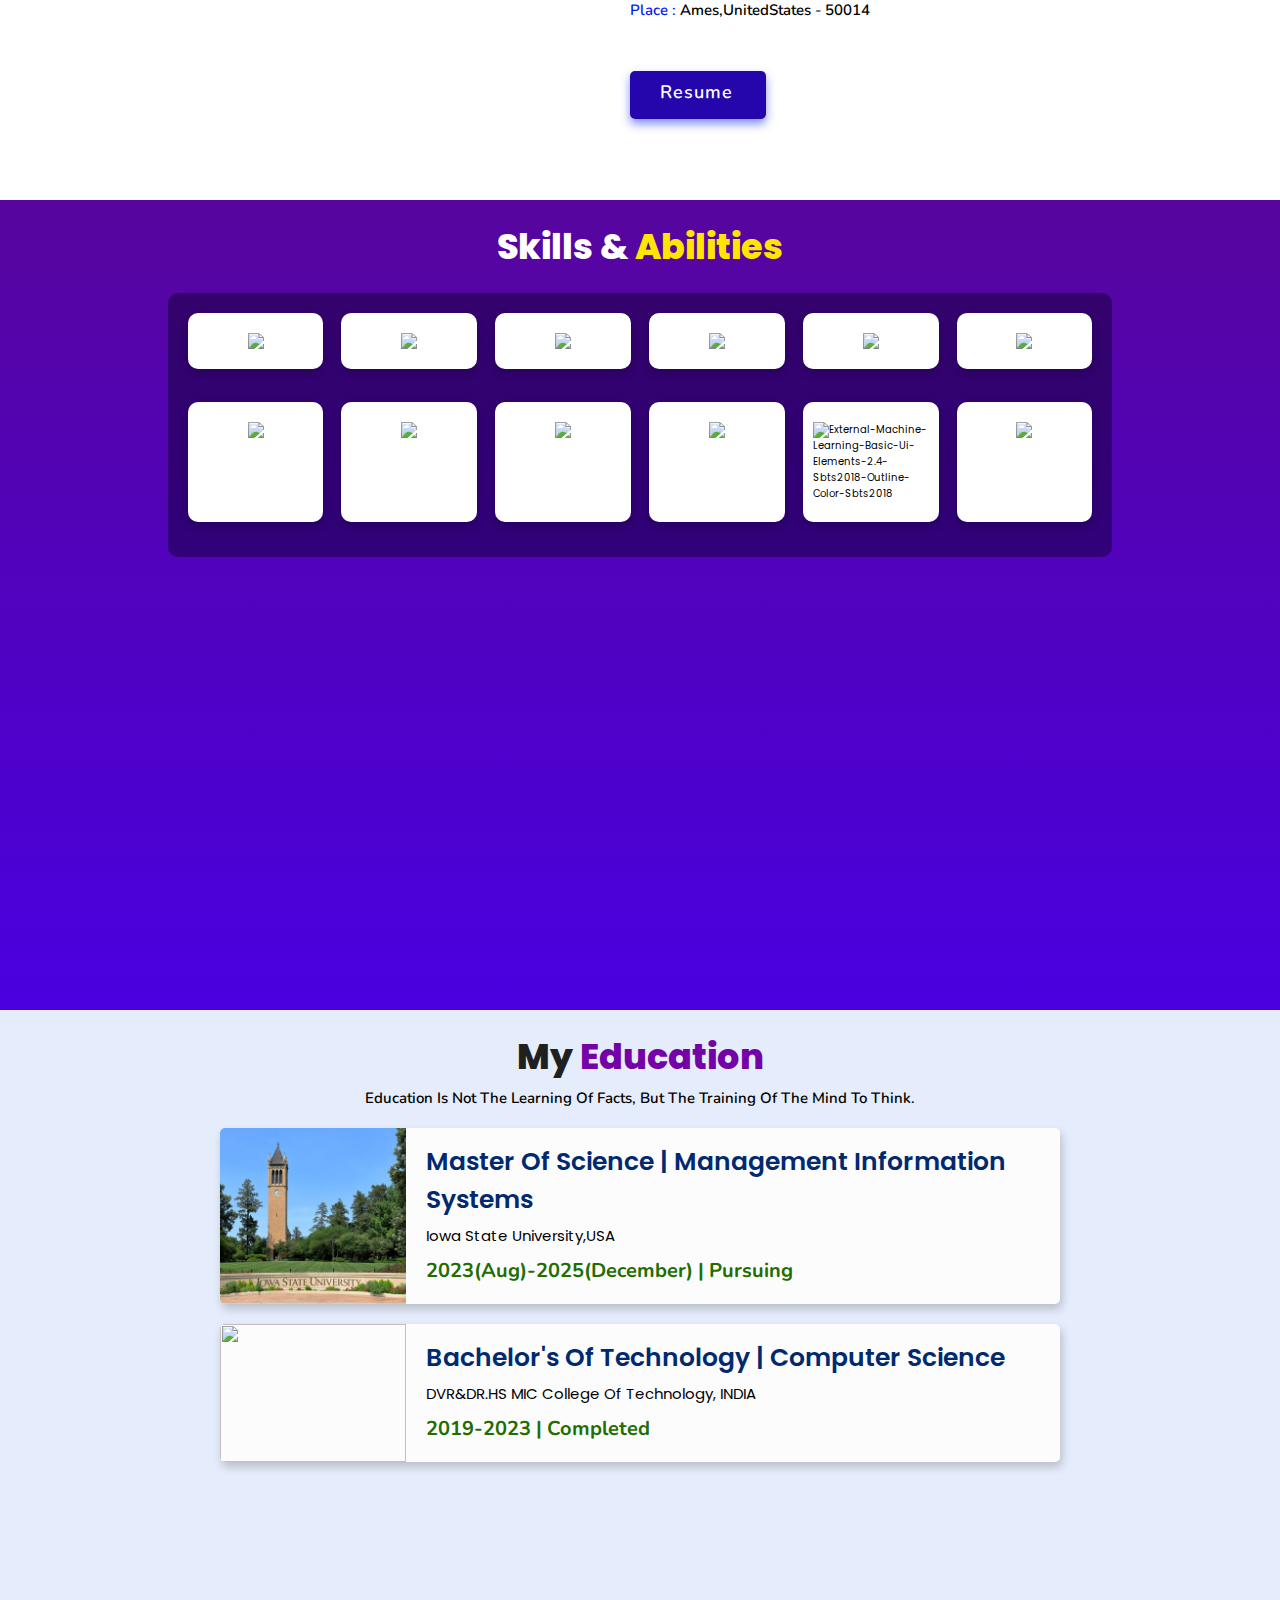
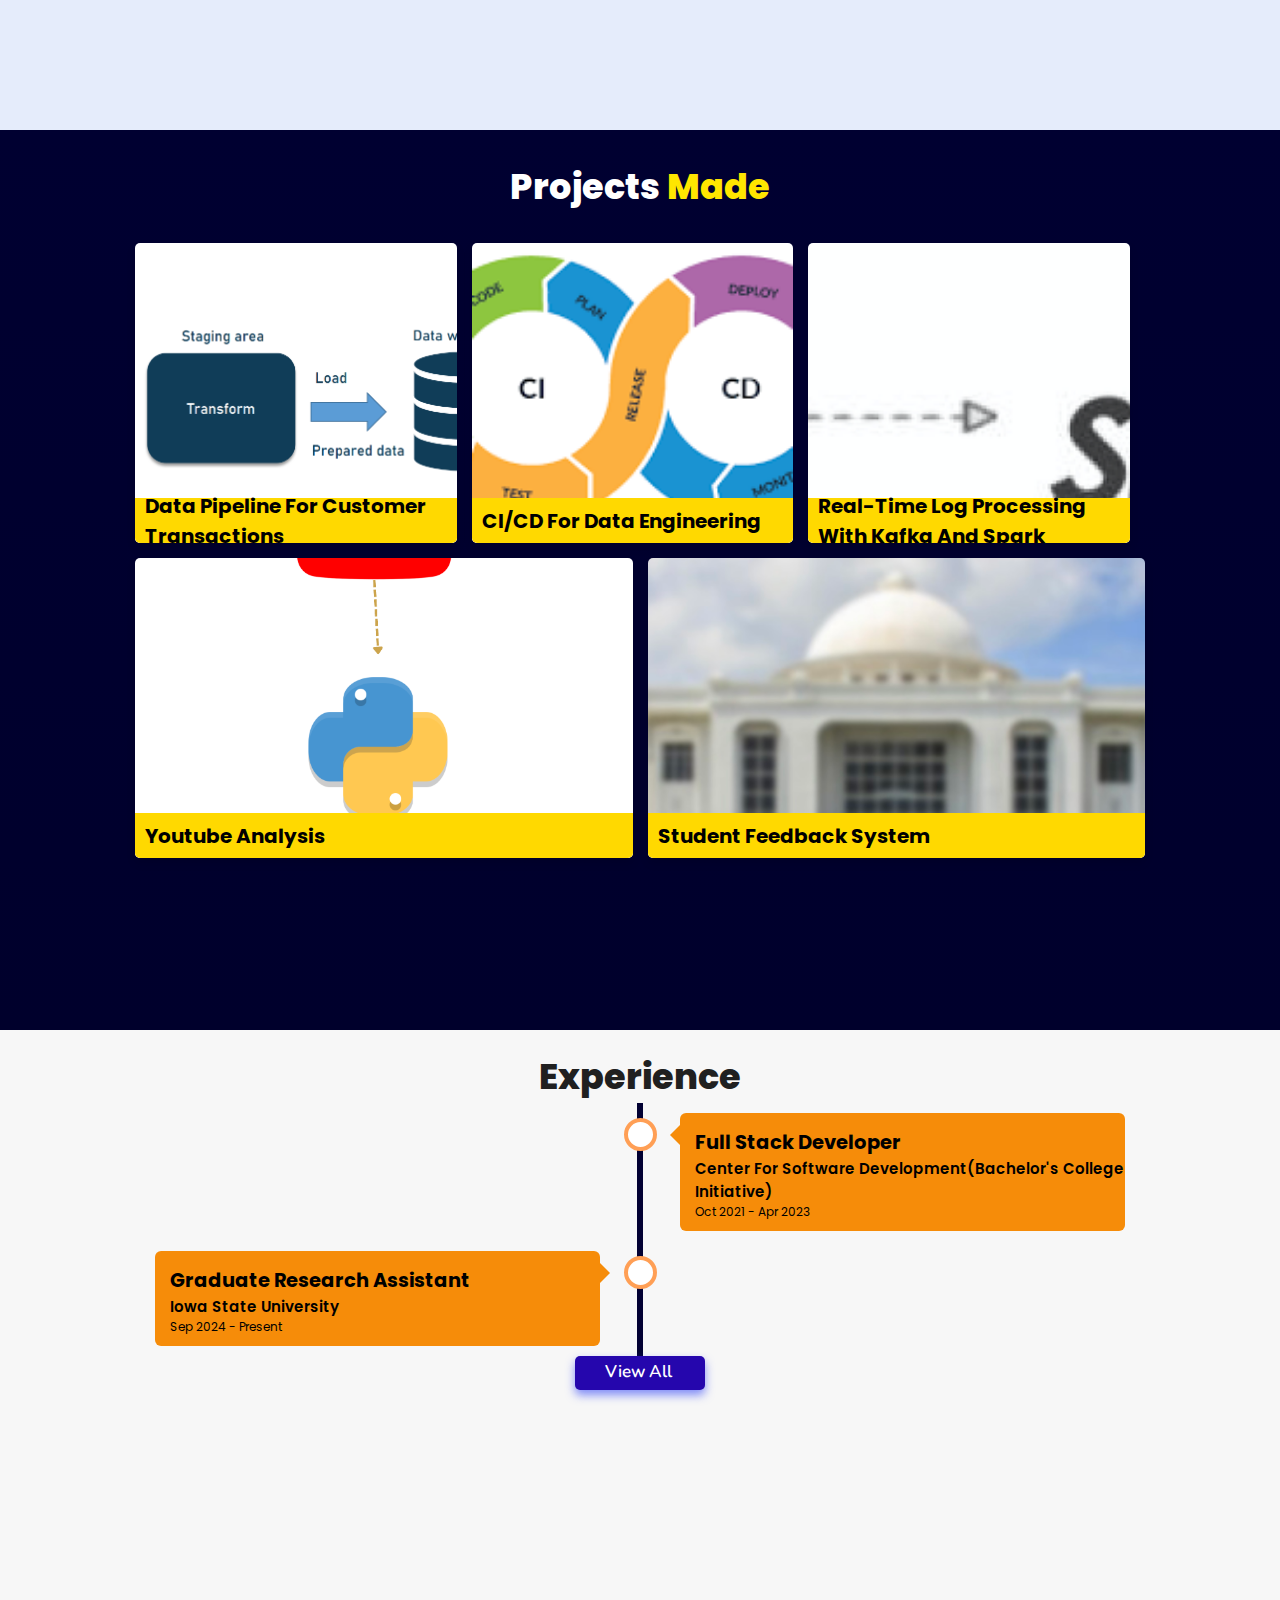
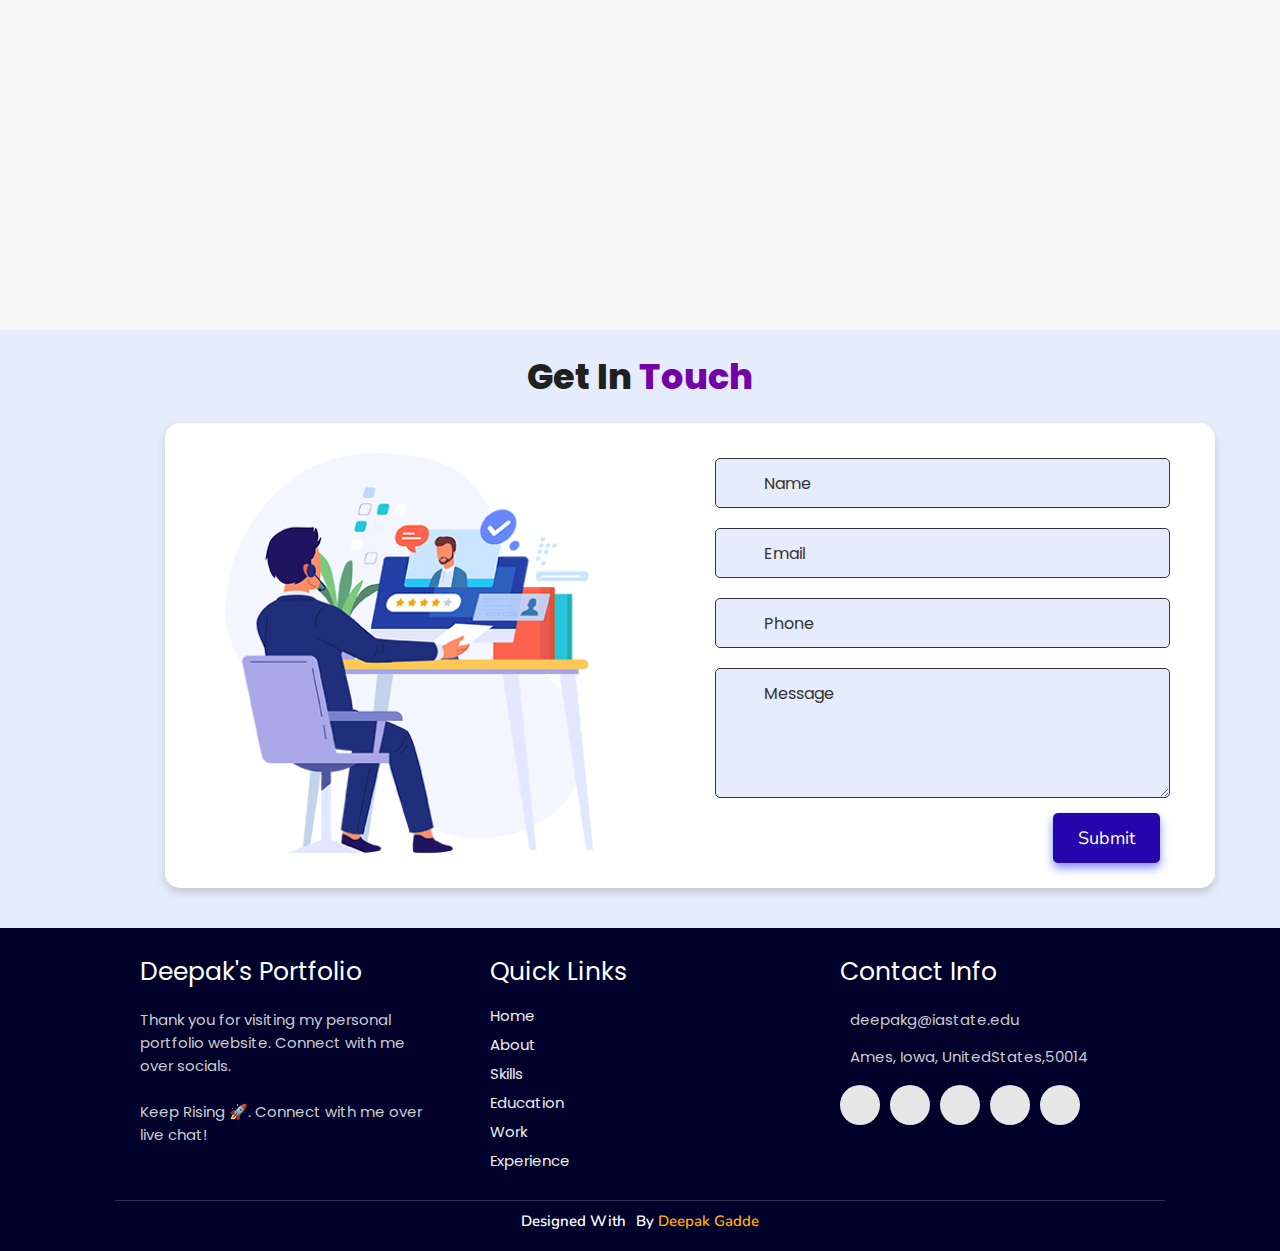
==== commit f9b18c7d: "Update index.html" ====
--- a/index.html
+++ b/index.html
@@ -279,7 +279,7 @@
       </div>
     </div> 
     <div class="box tilt">
-      <img draggable="false" src="./assets/images/projects/twitter.PNG" alt="" />
+      <img draggable="false" src="./assets/images/kafka.png" alt="" />
       <div class="content">
         <div class="tag">
         <h3>Real-time Log Processing with Kafka and Spark</h3>
